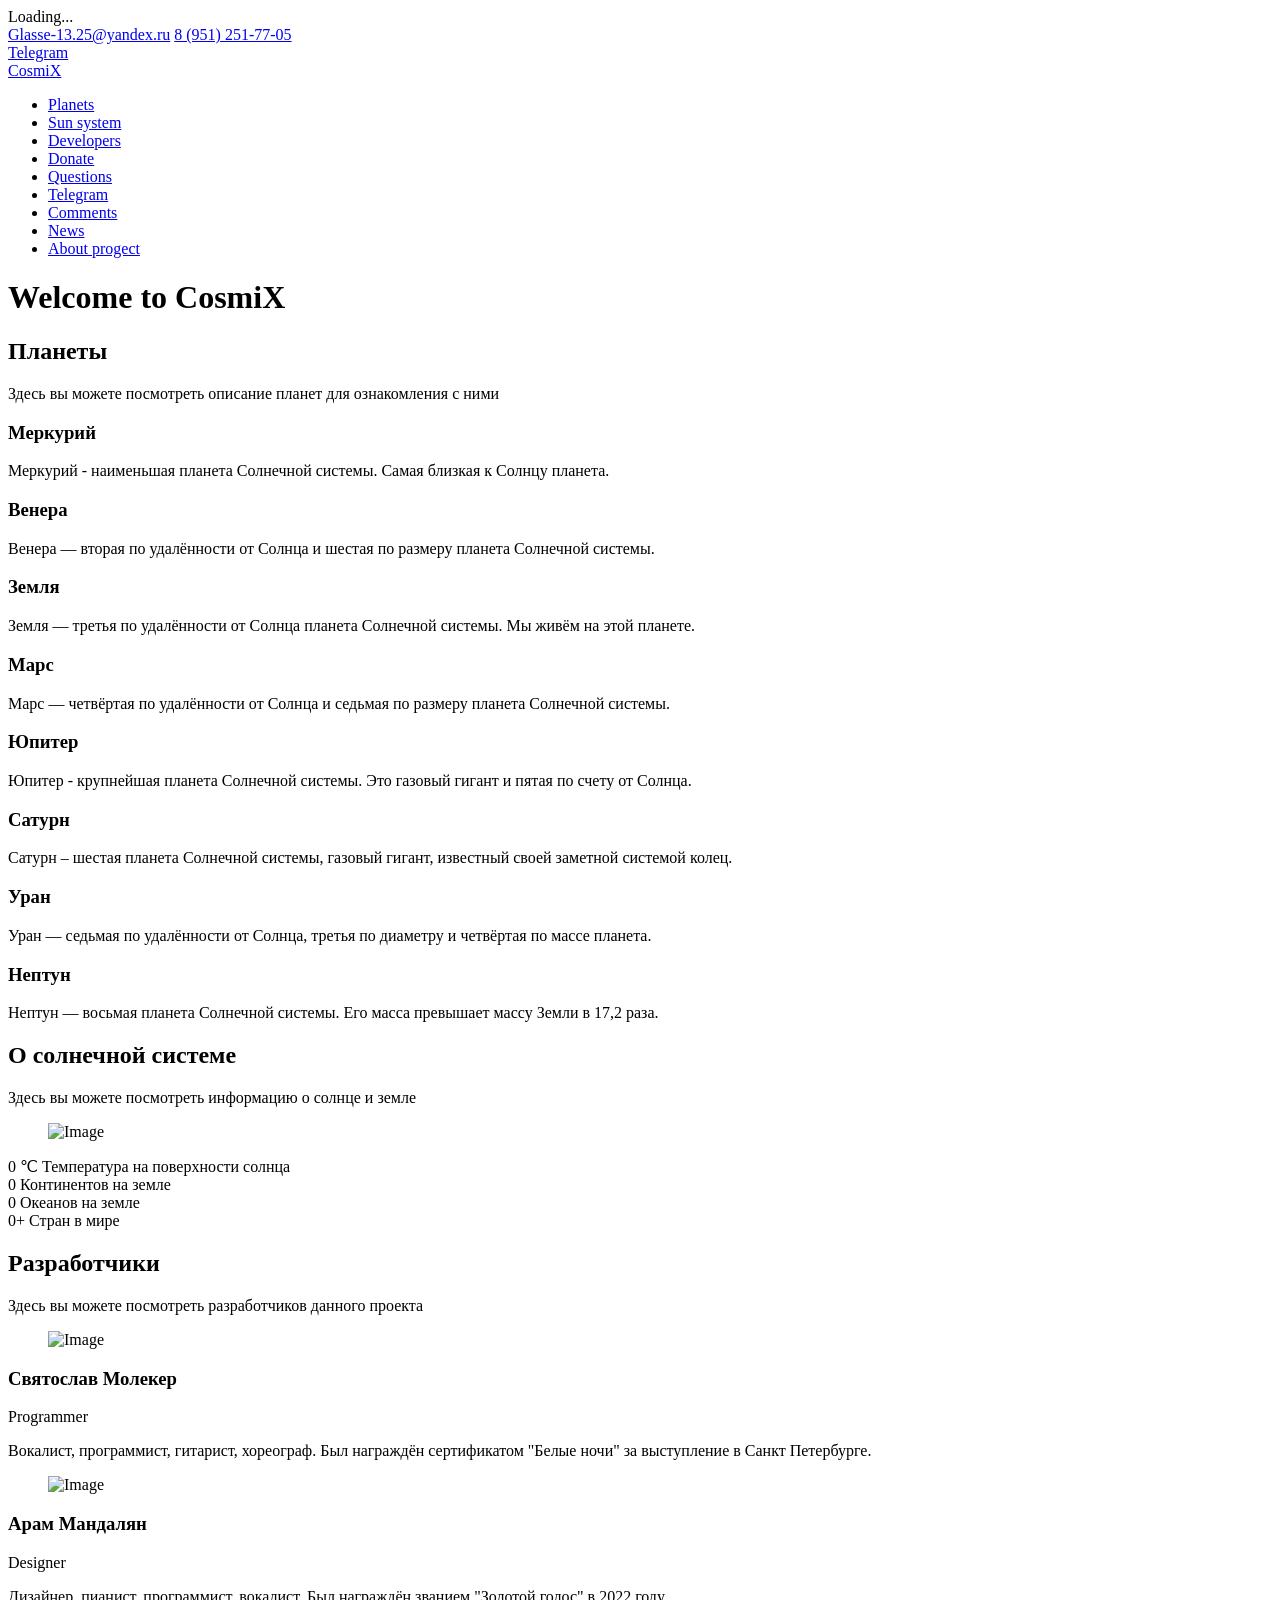
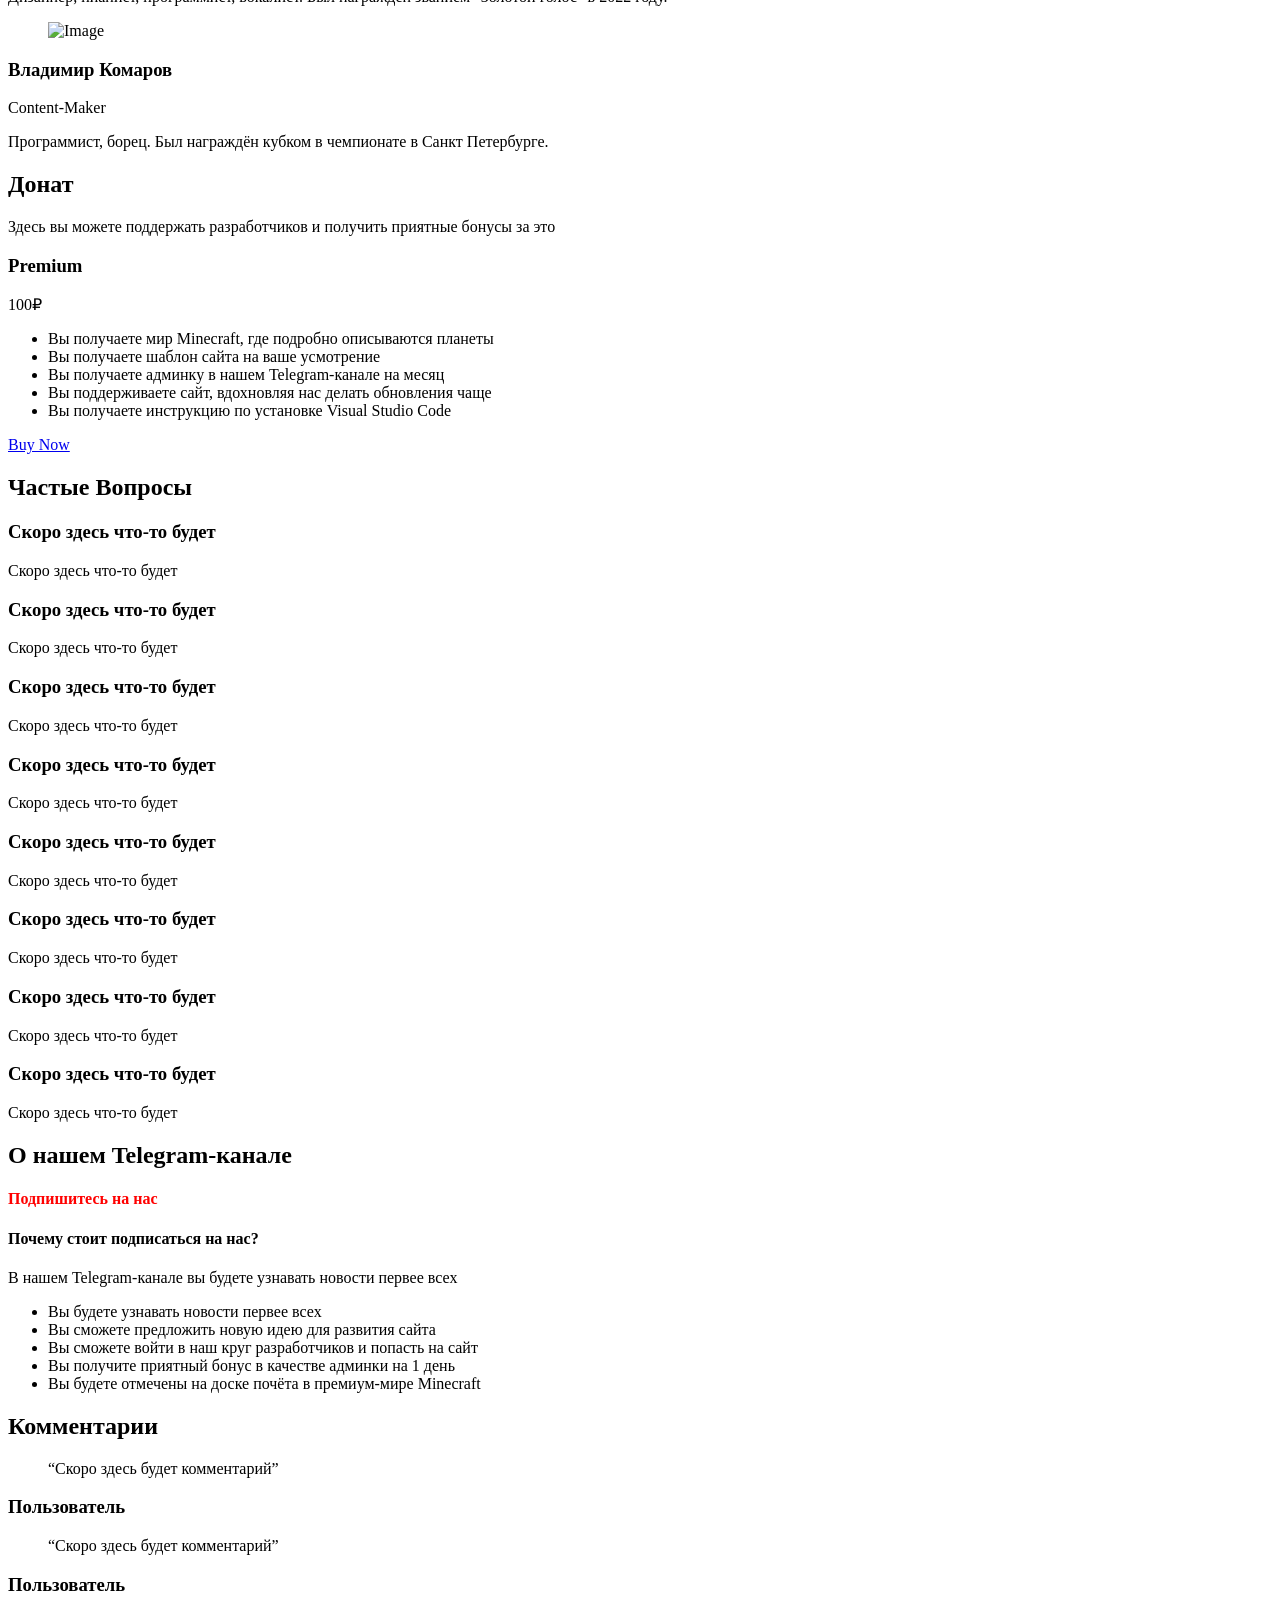
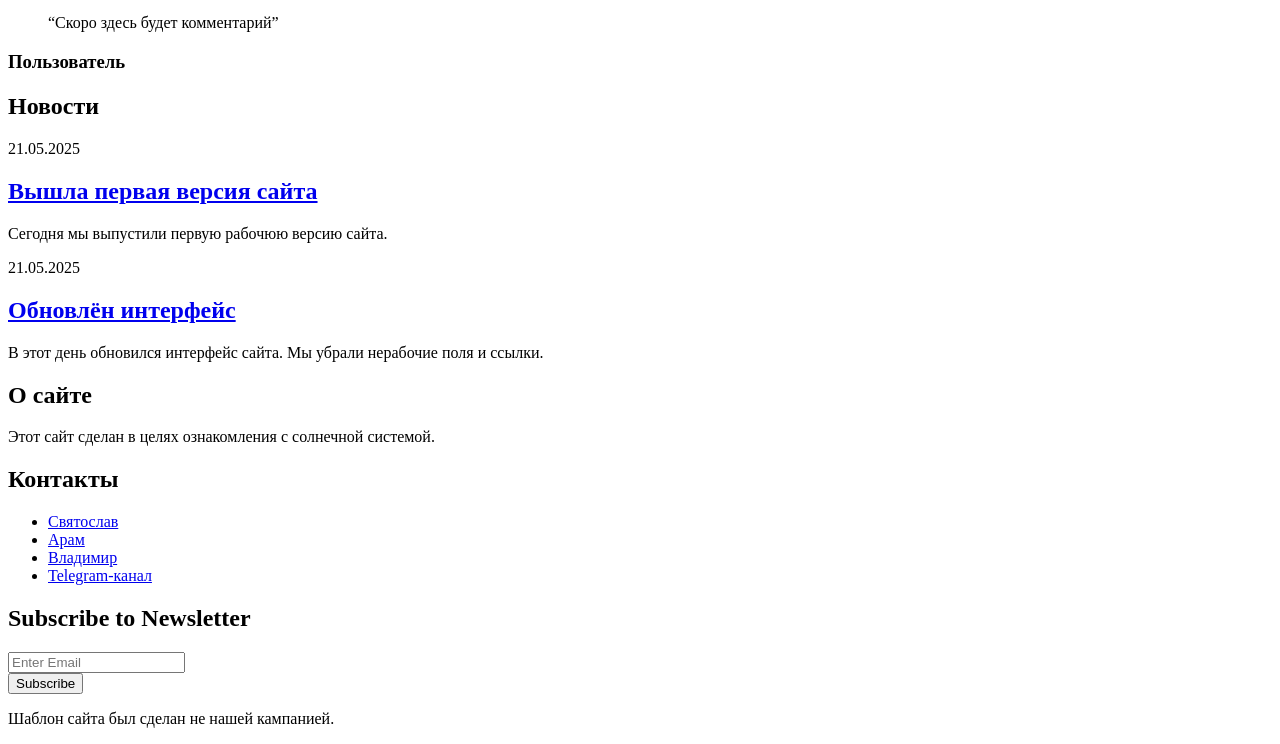
==== index.html @ 46d0bc7a "Add files via upload" ====
<!doctype html>
<html lang="en">

  <head>
    <title>CosmiX &mdash; Сайт про космос</title>
    <meta charset="utf-8">
    <meta name="viewport" content="width=device-width, initial-scale=1, shrink-to-fit=no">
    
    <link href="https://fonts.googleapis.com/css?family=Rubik:300,400,700|Oswald:400,700" rel="stylesheet">

    <link rel="stylesheet" href="fonts/icomoon/style.css">

    <link rel="stylesheet" href="css/bootstrap.min.css">
    <link rel="stylesheet" href="css/jquery.fancybox.min.css">
    <link rel="stylesheet" href="css/owl.carousel.min.css">
    <link rel="stylesheet" href="css/owl.theme.default.min.css">
    <link rel="stylesheet" href="fonts/flaticon/font/flaticon.css">
    <link rel="stylesheet" href="css/aos.css">
    <link rel="stylesheet" href="css/start.css">

    <!-- MAIN CSS -->
    <link rel="stylesheet" href="css/style.css">

  </head>

  <body data-spy="scroll" data-target=".site-navbar-target" data-offset="300">

    <div id="overlayer"></div>
    <div class="loader">
      <div class="spinner-border text-primary" role="status">
        <span class="sr-only">Loading...</span>
      </div>
    </div>

    <div class="site-wrap" id="home-section">

      <div class="site-mobile-menu site-navbar-target">
        <div class="site-mobile-menu-header" >
          <div class="site-mobile-menu-close mt-3">
            <span class="icon-close2 js-menu-toggle"></span>
          </div>
        </div>
        <div class="site-mobile-menu-body"></div>
      </div>


      <div class="top-bar">
        <div class="container">
          <div class="row">
            <div class="col-12">
              <a href="#" class=""><span class="mr-2  icon-envelope-open-o"></span> <span class="d-none d-md-inline-block">Glasse-13.25@yandex.ru</span></a>
              <span class="mx-md-2 d-inline-block"></span>
              <a href="#" class=""><span class="mr-2  icon-phone"></span> <span class="d-none d-md-inline-block">8 (951) 251-77-05</span></a>


              <div class="float-right">

                <a href="https://t.me/Glasse1325" class=""><span class="mr-2  icon-telegram"></span> <span class="d-none d-md-inline-block">Telegram</span></a>

              </div>

            </div>

          </div>

        </div>
      </div>

      <header class="site-navbar js-sticky-header site-navbar-target" role="banner">

        <div class="container">
          <div class="row align-items-center position-relative">


            <div class="site-logo">
              <a href="index.html" class="text-black"><span class="text-primary">CosmiX</a>
            </div>

            <div class="col-12">
              <nav class="site-navigation text-right ml-auto " role="navigation">

                <ul class="site-menu main-menu js-clone-nav ml-auto d-none d-lg-block">
                  <li><a href="#services-section" class="nav-link">Planets</a></li>


                    <li><a href="#about-section" class="nav-link">Sun system</a></li>

                      <li><a href="#team-section" class="nav-link">Developers</a></li>
                      <li><a href="#pricing-section" class="nav-link">Donate</a></li>
                      <li><a href="#faq-section" class="nav-link">Questions</a></li>


                  <li><a href="#why-us-section" class="nav-link">Telegram</a></li>

                  <li><a href="#testimonials-section" class="nav-link">Comments</a></li>
                  <li><a href="#blog-section" class="nav-link">News</a></li>
                  <li><a href="about_progect.html">About progect</a></li>
                </ul>
              </nav>

            </div>

            <div class="toggle-button d-inline-block d-lg-none"><a href="#" class="site-menu-toggle py-5 js-menu-toggle text-black"><span class="icon-menu h3"></span></a></div>

          </div>
        </div>

      </header>

      <div class="ftco-blocks-cover-1">
        <div class="ftco-cover-1 overlay" style="background-image: url('Cargo)">
          <div class="container">
            <div class="row align-items-center">
              <div class="col-lg-6">
                <h1>Welcome to CosmiX</h1>
                </form>
              </div>
            </div>
          </div>
        </div>
        </div>

      </div>

      <div class="site-section bg-light" id="services-section">
        <div class="container">
          <div class="row mb-5 justify-content-center">
            <div class="col-md-7 text-center">
              <div class="block-heading-1">
                <h2>Планеты</h2>
                <p>Здесь вы можете посмотреть описание планет для ознакомления с ними</p>
              </div>
            </div>
          </div>
          <div class="owl-carousel owl-all">
            <div class="block__35630">
              <div class="icon mb-0">
              </div>
              <h3 class="mb-3">Меркурий</h3>
              <p>Меркурий - наименьшая планета Солнечной системы. Самая близкая к Солнцу планета.</p>
            </div>

            <div class="block__35630">
              <div class="icon mb-0">
              </div>
              <h3 class="mb-3">Венера</h3>
              <p>Венера — вторая по удалённости от Солнца и шестая по размеру планета Солнечной системы.</p>
            </div>

            <div class="block__35630">
              <div class="icon mb-0">
              </div>
              <h3 class="mb-3">Земля</h3>
              <p>Земля — третья по удалённости от Солнца планета Солнечной системы. Мы живём на этой планете.</p>
            </div>

            <div class="block__35630">
              <div class="icon mb-0">
              </div>
              <h3 class="mb-3">Марс</h3>
              <p>Марс — четвёртая по удалённости от Солнца и седьмая по размеру планета Солнечной системы.</p>
            </div>

            <div class="block__35630">
              <div class="icon mb-0">
              </div>
              <h3 class="mb-3">Юпитер</h3>
              <p>Юпитер - крупнейшая планета Солнечной системы. Это газовый гигант и пятая по счету от Солнца.</p>
            </div>

            <div class="block__35630">
              <div class="icon mb-0">
              </div>
              <h3 class="mb-3">Сатурн</h3>
              <p>Сатурн – шестая планета Солнечной системы, газовый гигант, известный своей заметной системой колец.</p>
            </div>

            <div class="block__35630">
              <div class="icon mb-0">
              </div>
              <h3 class="mb-3">Уран</h3>
              <p>Уран —  седьмая по удалённости от Солнца, третья по диаметру и четвёртая по массе планета.</p>
            </div>

            <div></div>

            <div class="block__35630">
              <div class="icon mb-0">
              </div>
              <h3 class="mb-3">Нептун</h3>
              <p>Нептун — восьмая планета Солнечной системы. Его масса превышает массу Земли в 17,2 раза.</p>
            </div>

          </div>
        </div>
      </div>




      <div class="site-section" id="about-section">

        <div class="container">
          <div class="row mb-5 justify-content-center">
            <div class="col-md-7 text-center">
              <div class="block-heading-1" data-aos="fade-up" data-aos-delay="">
                <h2>О солнечной системе</h2>
                <p>Здесь вы можете посмотреть информацию о солнце и земле</p>
              </div>
            </div>
          </div>
        </div>

      </div>



      <div class="site-section bg-light" id="about-section">
        <div class="container">
          <div class="row justify-content-center mb-4 block-img-video-1-wrap">
            <div class="col-md-12 mb-5">
              <figure class="block-img-video-1" data-aos="fade">
                <img src="images/Video.jpg" alt="Image" class="img-fluid">
              </a>
              </figure>
            </div>
          </div>
          <div class="row">
            <div class="col-12">
              <div class="row">
                <div class="col-6 col-md-6 mb-4 col-lg-0 col-lg-3" data-aos="fade-up" data-aos-delay="">
                  <div class="block-counter-1">
                    <span class="number"><span data-number="5500">0</span> ℃</span>
                    <span class="caption">Температура на поверхности солнца</span>
                  </div>
                </div>
                <div class="col-6 col-md-6 mb-4 col-lg-0 col-lg-3" data-aos="fade-up" data-aos-delay="100">
                  <div class="block-counter-1">
                    <span class="number"><span data-number="6">0</span></span>
                    <span class="caption">Континентов на земле</span>
                  </div>
                </div>
                <div class="col-6 col-md-6 mb-4 col-lg-0 col-lg-3" data-aos="fade-up" data-aos-delay="200">
                  <div class="block-counter-1">
                    <span class="number"><span data-number="5">0</span></span>
                    <span class="caption">Океанов на земле</span>
                  </div>
                </div>
                <div class="col-6 col-md-6 mb-4 col-lg-0 col-lg-3" data-aos="fade-up" data-aos-delay="300">
                  <div class="block-counter-1">
                    <span class="number"><span data-number="195">0</span>+</span>
                    <span class="caption">Стран в мире</span>
                  </div>
                </div>
              </div>
            </div>
          </div>
        </div>
      </div>

      <div class="site-section" id="team-section">
        <div class="container">
          <div class="row mb-5 justify-content-center">
            <div class="col-md-7 text-center">
              <div class="block-heading-1" data-aos="fade-up" data-aos-delay="">
                <h2>Разработчики</h2>
                <p>Здесь вы можете посмотреть разработчиков данного проекта</p>
              </div>
            </div>
          </div>

          <div class="owl-carousel owl-all">
            <div class="block-team-member-1 text-center rounded h-100">
              <figure>
                <img src="images/Svyatoslav.jpg" alt="Image" class="img-fluid rounded-circle">
              </figure>
              <h3 class="font-size-20 text-black">Святослав Молекер</h3>
              <span class="d-block font-gray-5 letter-spacing-1 text-uppercase font-size-12 mb-3">Programmer</span>
              <p class="mb-4">Вокалист, программист, гитарист, хореограф. Был награждён сертификатом "Белые ночи" за выступление в Санкт Петербурге.</p>
              <div class="block-social-1">

                <a href="https://t.me/Glasse1325" target="_blank" class="btn border-w-2 rounded primary-primary-outline--hover"><span class="icon-telegram"></span></a>

              </div>
            </div>

            <div class="block-team-member-1 text-center rounded h-100">
              <figure>
                <img src="images/Aram.jpg" alt="Image" class="img-fluid rounded-circle">
              </figure>
              <h3 class="font-size-20 text-black">Арам Мандалян</h3>
              <span class="d-block font-gray-5 letter-spacing-1 text-uppercase font-size-12 mb-3">Designer</span>
              <p class="mb-4">Дизайнер, пианист, программист, вокалист. Был награждён званием "Золотой голос" в 2022 году.</p>
              <div class="block-social-1">

                <a href="https://t.me/@anna007555" target="_blank" class="btn border-w-2 rounded primary-primary-outline--hover"><span class="icon-telegram"></span></a>

              </div>
            </div>

            <div class="block-team-member-1 text-center rounded h-100">
              <figure>
                <img src="images/Vladimir.jpg" alt="Image" class="img-fluid rounded-circle">
              </figure>
              <h3 class="font-size-20 text-black">Владимир Комаров</h3>
              <span class="d-block font-gray-5 letter-spacing-1 text-uppercase font-size-12 mb-3">Content-Maker</span>
              <p class="mb-4">Программист, борец. Был награждён кубком в чемпионате в Санкт Петербурге.</p>
              <div class="block-social-1">

                <a href="https://t.me/Komar12355" target="_blank" class="btn border-w-2 rounded primary-primary-outline--hover"><span class="icon-telegram"></span></a>

              </div>
            </div>
          </div>



        </div>
      </div>




      <div class="site-section bg-light" id="pricing-section">
        <div class="container">
          <div class="row mb-5 justify-content-center text-center">
            <div class="col-md-7">
              <div class="block-heading-1" data-aos="fade-up" data-aos-delay="">
                <h2>Донат</h2>
                <p>Здесь вы можете поддержать разработчиков и получить приятные бонусы за это</p>
              </div>
            </div>
          </div>
          <div class="row mb-5">
            <div class="col-md-6 mb-4 mb-lg-0 col-lg-4" data-aos="fade-up">
            </div>

            <div class="col-md-6 mb-4 mb-lg-0 col-lg-4" data-aos="fade-up" data-aos-delay="100">
              <div class="pricing">
                <h3 class="text-center text-black">Premium</h3>
                <div class="price text-center mb-4 ">
                  <span><span>100₽</span></span>
                </div>
                <ul class="list-unstyled ul-check success mb-5">

                  <li>Вы получаете мир Minecraft, где подробно описываются планеты</li>
                  <li>Вы получаете шаблон сайта на ваше усмотрение</li>
                  <li>Вы получаете админку в нашем Telegram-канале на месяц</li>
                  <li>Вы поддерживаете сайт, вдохновляя нас делать обновления чаще</li>
                  <li class="remove">Вы получаете инструкцию по установке Visual Studio Code</li>
                </ul>
                <p class="text-center">
                  <a href="#" class="btn btn-primary btn-md text-white">Buy Now</a>
                </p>
              </div>
            </div>

            <div class="col-md-6 mb-4 mb-lg-0 col-lg-4" data-aos="fade-up" data-aos-delay="200">
              </div>
            </div>
          </div>


        </div>
      </div>


      <div class="site-section" id="faq-section">
        <div class="container">
          <div class="row mb-5">
            <div class="block-heading-1 col-12 text-center">
              <h2>Частые Вопросы</h2>
            </div>
          </div>
          <div class="row">
            <div class="col-lg-6">

              <div class="mb-5" data-aos="fade-up" data-aos-delay="100">
                <h3 class="text-black h4 mb-4"><span class="icon-question_answer text-primary mr-2"></span>Скоро здесь что-то будет</h3>
                <p>Скоро здесь что-то будет</p>
              </div>

              <div class="mb-5" data-aos="fade-up" data-aos-delay="100">
                <h3 class="text-black h4 mb-4"><span class="icon-question_answer text-primary mr-2"></span>Скоро здесь что-то будет</h3>
                <p>Скоро здесь что-то будет</p>
              </div>

              <div class="mb-5" data-aos="fade-up" data-aos-delay="100">
                <h3 class="text-black h4 mb-4"><span class="icon-question_answer text-primary mr-2"></span>Скоро здесь что-то будет</h3>
                <p>Скоро здесь что-то будет</p>
              </div>

              <div class="mb-5" data-aos="fade-up" data-aos-delay="100">
                <h3 class="text-black h4 mb-4"><span class="icon-question_answer text-primary mr-2"></span>Скоро здесь что-то будет</h3>
                <p>Скоро здесь что-то будет</p>
              </div>
            </div>
            <div class="col-lg-6">

              <div class="mb-5" data-aos="fade-up" data-aos-delay="100">
                <h3 class="text-black h4 mb-4"><span class="icon-question_answer text-primary mr-2"></span>Скоро здесь что-то будет</h3>
                <p>Скоро здесь что-то будет</p>
              </div>

              <div class="mb-5" data-aos="fade-up" data-aos-delay="100">
                <h3 class="text-black h4 mb-4"><span class="icon-question_answer text-primary mr-2"></span>Скоро здесь что-то будет</h3>
                <p>Скоро здесь что-то будет</p>
              </div>

              <div class="mb-5" data-aos="fade-up" data-aos-delay="100">
                <h3 class="text-black h4 mb-4"><span class="icon-question_answer text-primary mr-2"></span>Скоро здесь что-то будет</h3>
                <p>Скоро здесь что-то будет</p>
              </div>

              <div class="mb-5" data-aos="fade-up" data-aos-delay="100">
                <h3 class="text-black h4 mb-4"><span class="icon-question_answer text-primary mr-2"></span>Скоро здесь что-то будет</h3>
                <p>Скоро здесь что-то будет</p>
              </div>
            </div>
          </div>
        </div>
      </div>

      <div class="block__73694 site-section border-top" id="why-us-section">
        <div class="container">
          <div class="row d-flex no-gutters align-items-stretch">

            <div class="col-12 col-lg-6 block__73422 order-lg-2" style="background-image: url('images/Telegram.jpg')" data-aos="fade-left" data-aos-delay="">
            </div>



            <div class="col-lg-5 mr-auto p-lg-5 mt-4 mt-lg-0 order-lg-1" data-aos="fade-right" data-aos-delay="">
              <h2 class="mb-4 text-black">О нашем Telegram-канале</h2>
              <h4 class="text-primary-red" style="color: red;">Подпишитесь на нас</h4>
              <h4 style="color: black;">Почему стоит подписаться на нас?</h4>
              <p>В нашем Telegram-канале вы будете узнавать новости первее всех</p>

              <ul class="ul-check primary list-unstyled mt-5">
                <li>Вы будете узнавать новости первее всех</li>
                <li>Вы сможете предложить новую идею для развития сайта</li>
                <li>Вы сможете войти в наш круг разработчиков и попасть на сайт</li>
                <li>Вы получите приятный бонус в качестве админки на 1 день</li>
                <li>Вы будете отмечены на доске почёта в премиум-мире Minecraft</li>
              </ul>

            </div>

          </div>
        </div>
      </div>


      <div class="site-section bg-light block-13" id="testimonials-section" data-aos="fade">
        <div class="container">

          <div class="text-center mb-5">
            <div class="block-heading-1">
              <h2>Комментарии</h2>
            </div>
          </div>

          <div class="owl-carousel nonloop-block-13">
            <div>
              <div class="block-testimony-1 text-center">

                <blockquote class="mb-4">
                  <p>&ldquo;Скоро здесь будет комментарий&rdquo;</p>
                </blockquote>

                <figure>
                </figure>
                <h3 class="font-size-20 text-black">Пользователь</h3>
              </div>
            </div>

            <div>
              <div class="block-testimony-1 text-center">

                <blockquote class="mb-4">
                  <p>&ldquo;Скоро здесь будет комментарий&rdquo;</p>
                </blockquote>

                <figure>
                </figure>
                <h3 class="font-size-20 text-black">Пользователь</h3>
              </div>
            </div>

            <div>
              <div class="block-testimony-1 text-center">

                <blockquote class="mb-4">
                  <p>&ldquo;Скоро здесь будет комментарий&rdquo;</p>
                </blockquote>

                <figure>
                </figure>
                <h3 class="font-size-20 text-black">Пользователь</h3>
              </div>
            </div>



          </div>

        </div>
      </div>

      <div class="site-section py-5" id="blog-section">
        <div class="container">
          <div class="row justify-content-center text-center mb-5">
            <div class="col-lg-4 mb-5 mb-lg-0">
              <div class="block-heading-1" data-aos="fade-right" data-aos-delay="">
                <h2>Новости</h2>
              </div>
            </div>
          </div>
          <div class="row">
            <div class="col-lg-6">
              <div class="mb-5 d-flex blog-entry" data-aos="fade-right" data-aos-delay="">
                <div class="blog-excerpt">
                  <span class="d-block text-muted">21.05.2025</span>
                  <h2 class="h4  mb-3"><a href="single.html">Вышла первая версия сайта</a></h2>

                  <p>Сегодня мы выпустили первую рабочюю версию сайта.</p>
                </div>
              </div>
            </div>

            <div class="col-lg-6">
              <div class="mb-5 d-flex blog-entry" data-aos="fade-right" data-aos-delay="">
                <div class="blog-excerpt">
                  <span class="d-block text-muted">21.05.2025</span>
                  <h2 class="h4  mb-3"><a href="single.html">Обновлён интерфейс</a></h2>

                  <p>В этот день обновился интерфейс сайта. Мы убрали нерабочие поля и ссылки.</p>
                </div>
              </div>
            </div>

          </div>
        </div>
      </div>
    </div>


    <footer class="site-footer">
      <div class="container">
        <div class="row">
          <div class="col-md-6">
            <div class="row">
              <div class="col-md-7">
                <h2 class="footer-heading mb-4">О сайте</h2>
                <p>Этот сайт сделан в целях ознакомления с солнечной системой.</p>
              </div>
              <div class="col-md-4 ml-auto">
                <h2 class="footer-heading mb-4">Контакты</h2>
                <ul class="list-unstyled">
                  <li><a href="https://t.me/Glasse1325" target="_blank">Святослав</a></li>
                  <li><a href="https://t.me/anna007555" target="_blank">Арам</a></li>
                  <li><a href="https://t.me/Komar12355" target="_blank">Владимир</a></li>
                  <li><a href="#" target="_blank">Telegram-канал</a></li>
                </ul>
              </div>

            </div>
          </div>
          <div class="col-md-4 ml-auto">

            <div class="mb-5">
              <h2 class="footer-heading mb-4">Subscribe to Newsletter</h2>
              <form action="#" method="post" class="footer-suscribe-form">
                <div class="input-group mb-3">
                  <input type="text" class="form-control border-secondary text-white bg-transparent" placeholder="Enter Email" aria-label="Enter Email" aria-describedby="button-addon2">
                  <div class="input-group-append">
                    <button class="btn btn-primary text-white" type="button" id="button-addon2">Subscribe</button>
                  </div>
                </div>
            </div>
            </form>
          </div>
        </div>
        <div class="row pt-5 mt-5 text-center">
          <div class="col-md-12">
            <div class="border-top pt-5">
              <p class="copyright">
            <!-- Link back to Colorlib can't be removed. Template is licensed under CC BY 3.0. -->
            Шаблон сайта был сделан не нашей кампанией. <a style="color: white;" target="_blank" href="https://freehtmlthemes.ru/templates/bootstrap">Сайт с шаблонами</a>
            <!-- Link back to Colorlib can't be removed. Template is licensed under CC BY 3.0. -->
            </p>
            </div>
          </div>

        </div>
      </div>
    </footer>

    </div>

    <script src="js/jquery-3.3.1.min.js"></script>
    <script src="js/popper.min.js"></script>
    <script src="js/bootstrap.min.js"></script>
    <script src="js/owl.carousel.min.js"></script>
    <script src="js/jquery.sticky.js"></script>
    <script src="js/jquery.waypoints.min.js"></script>
    <script src="js/jquery.animateNumber.min.js"></script>
    <script src="js/jquery.fancybox.min.js"></script>
    <script src="js/jquery.easing.1.3.js"></script>
    <script src="js/aos.js"></script>

    <script src="js/main.js"></script>


  </body>

</html>
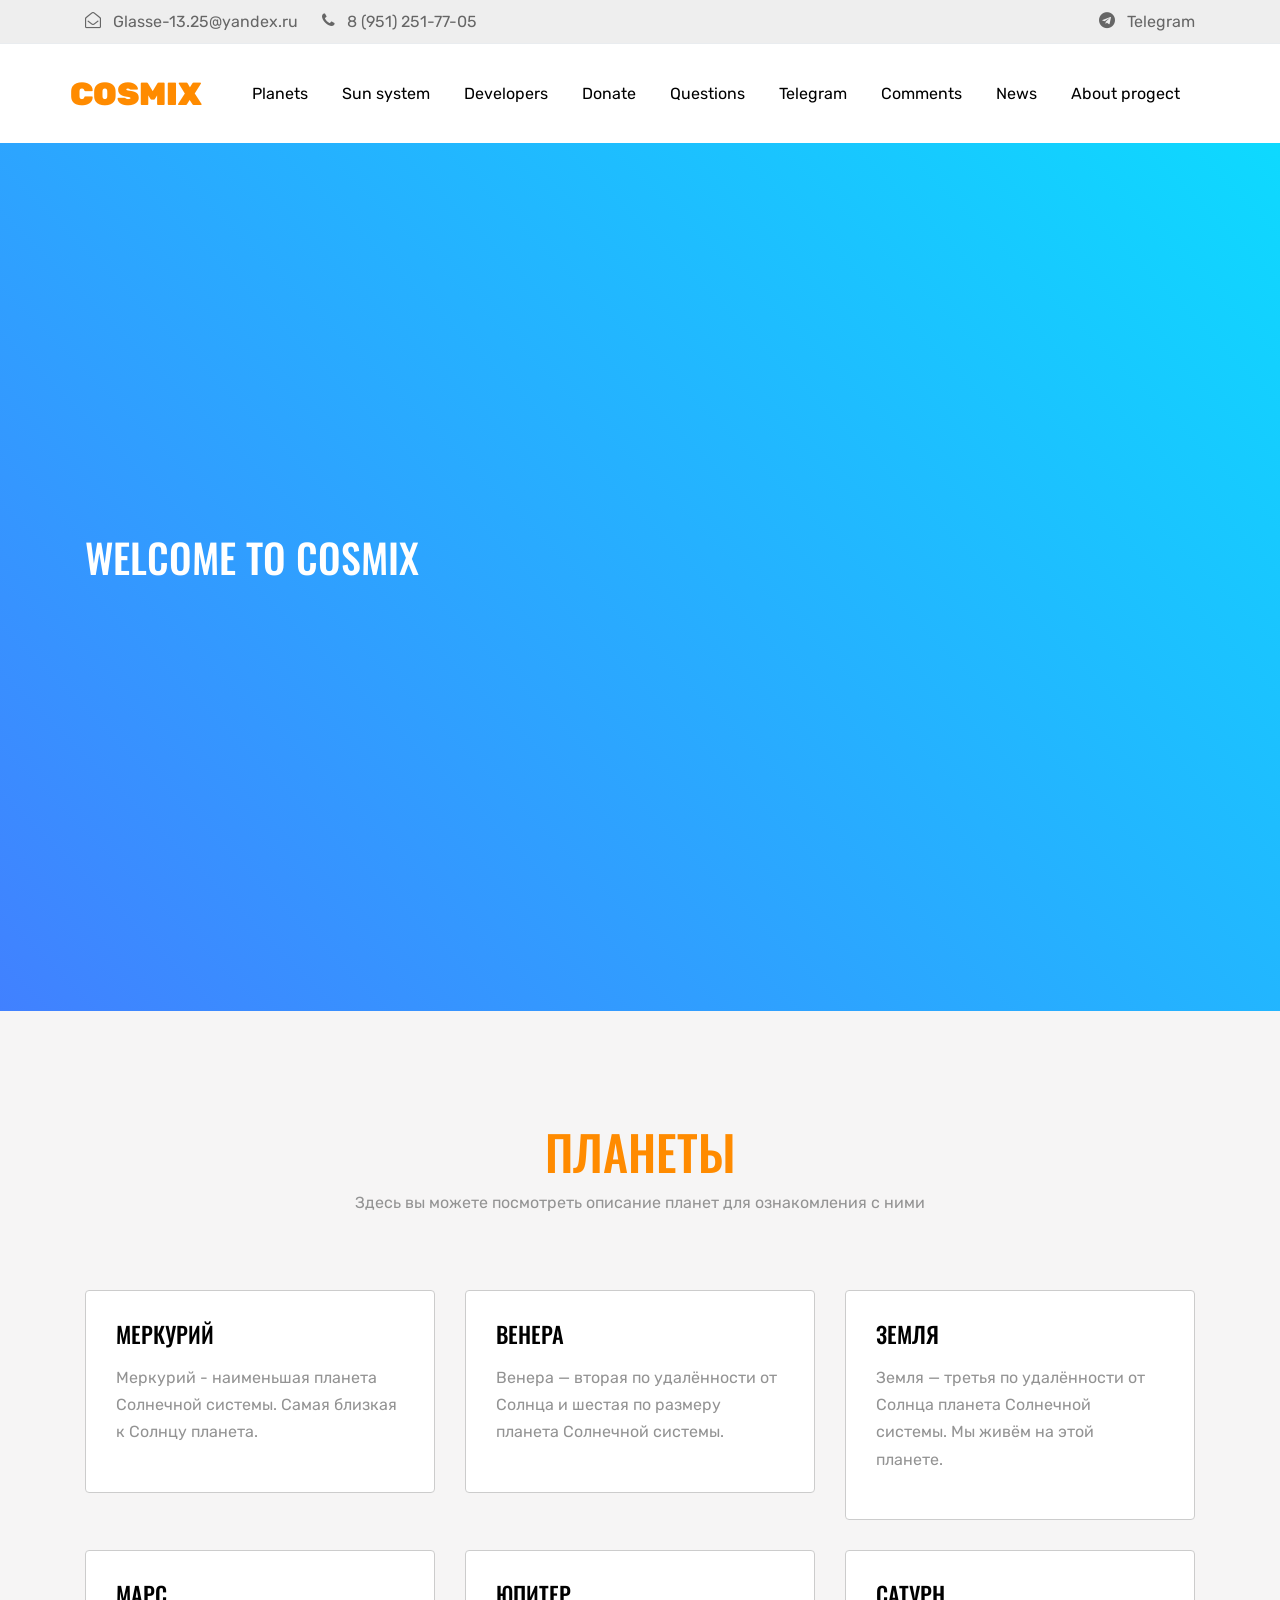
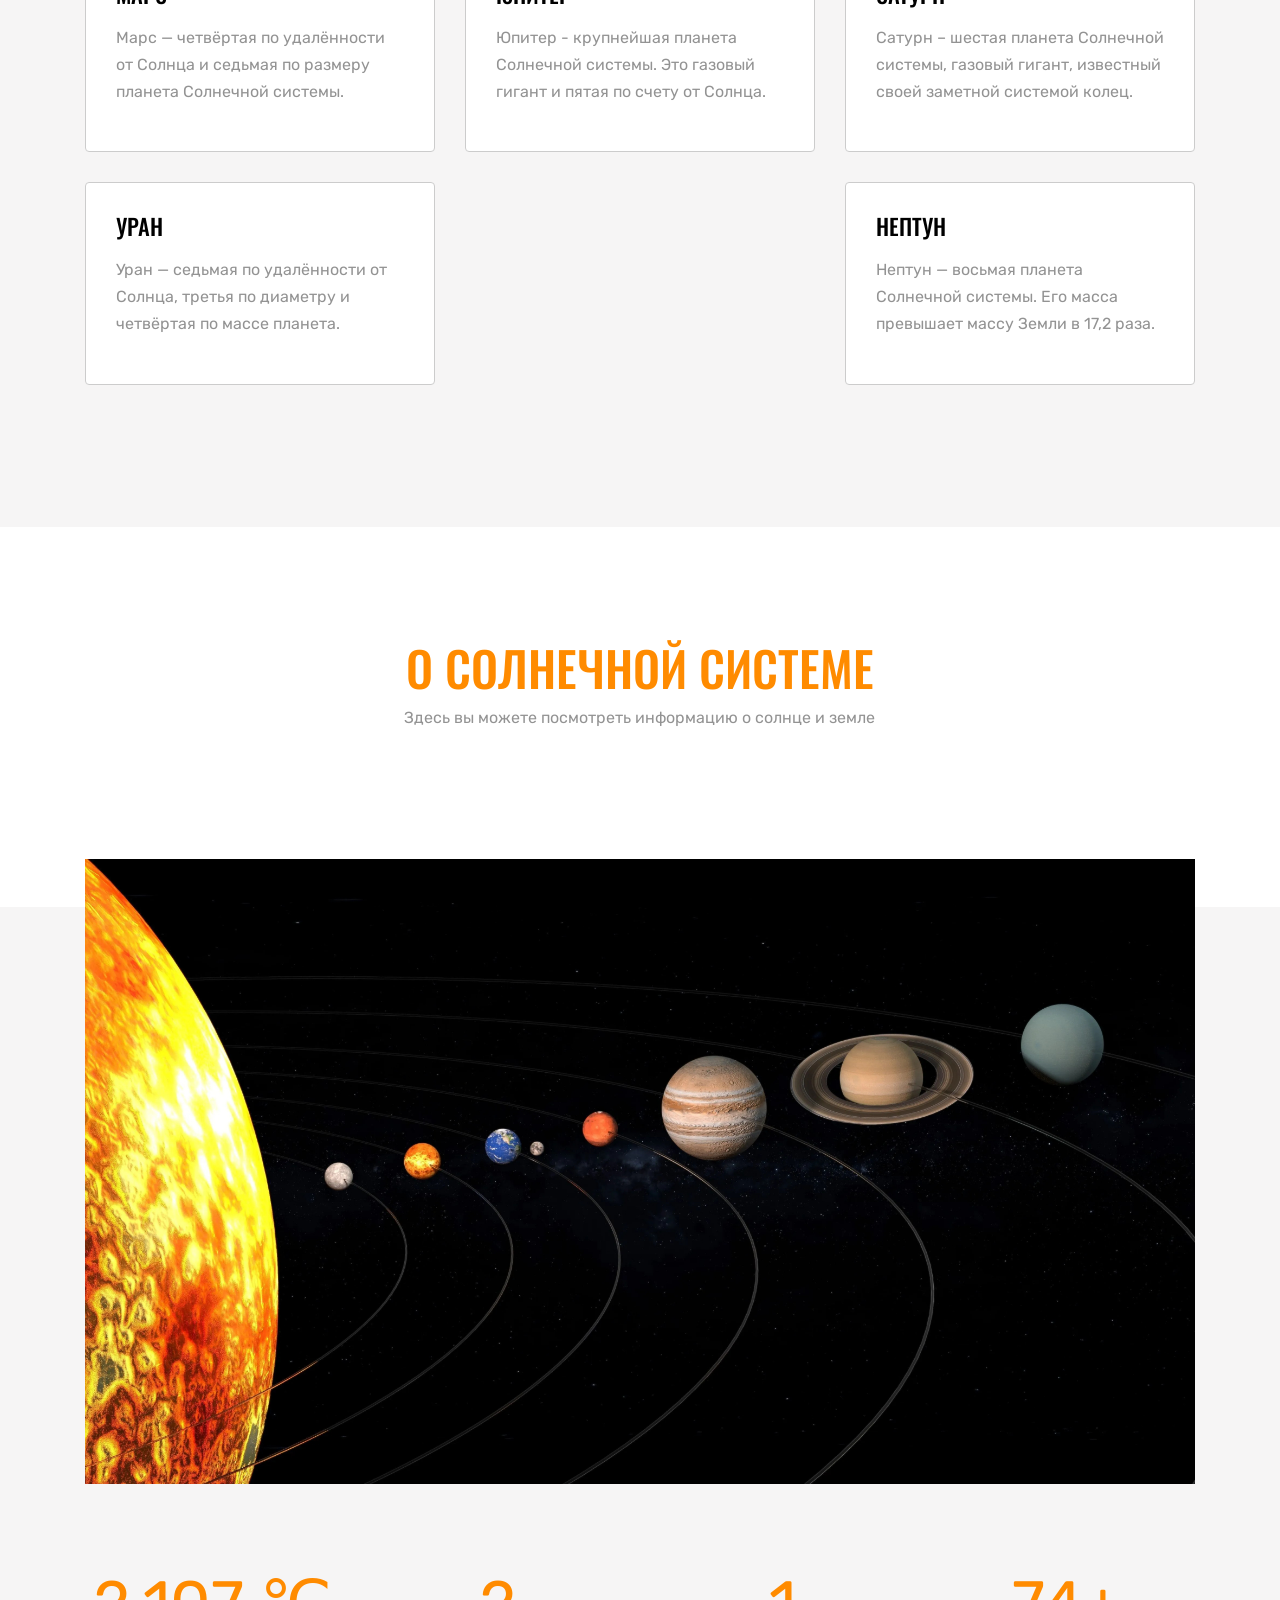
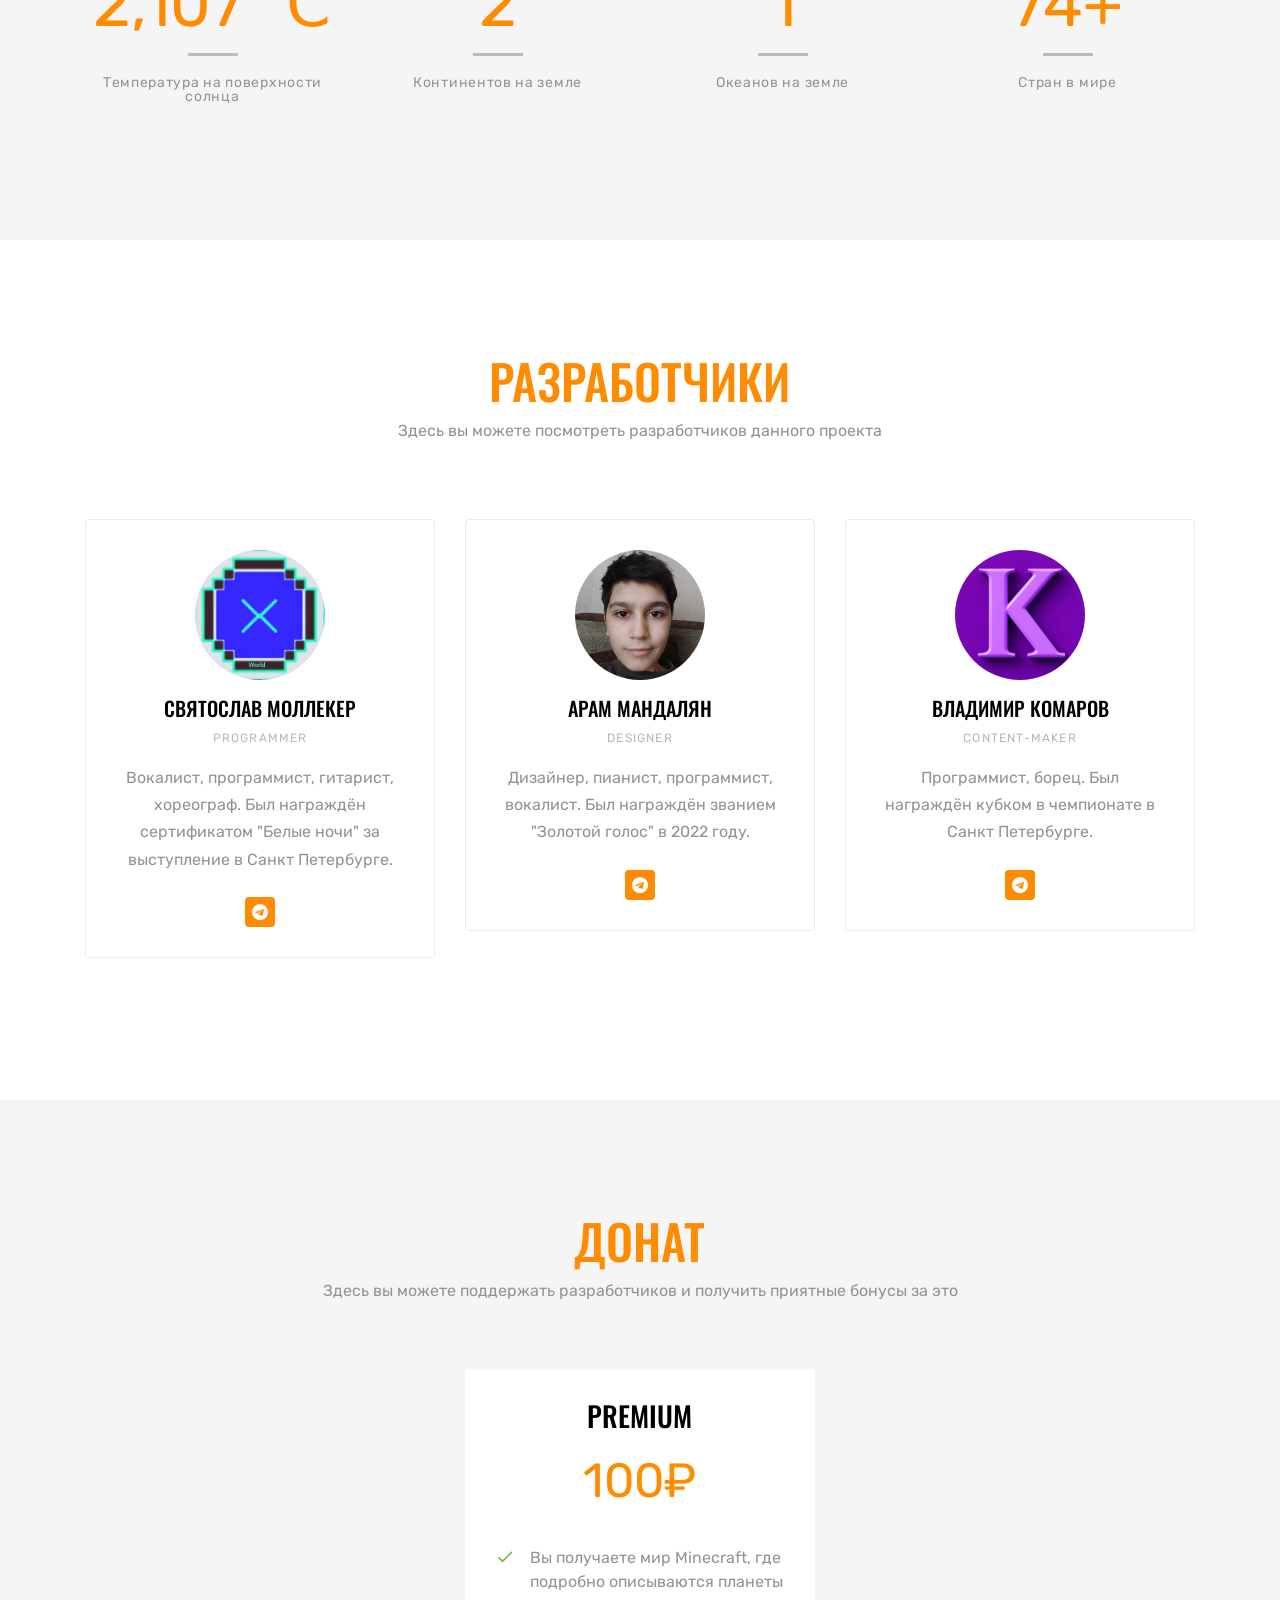
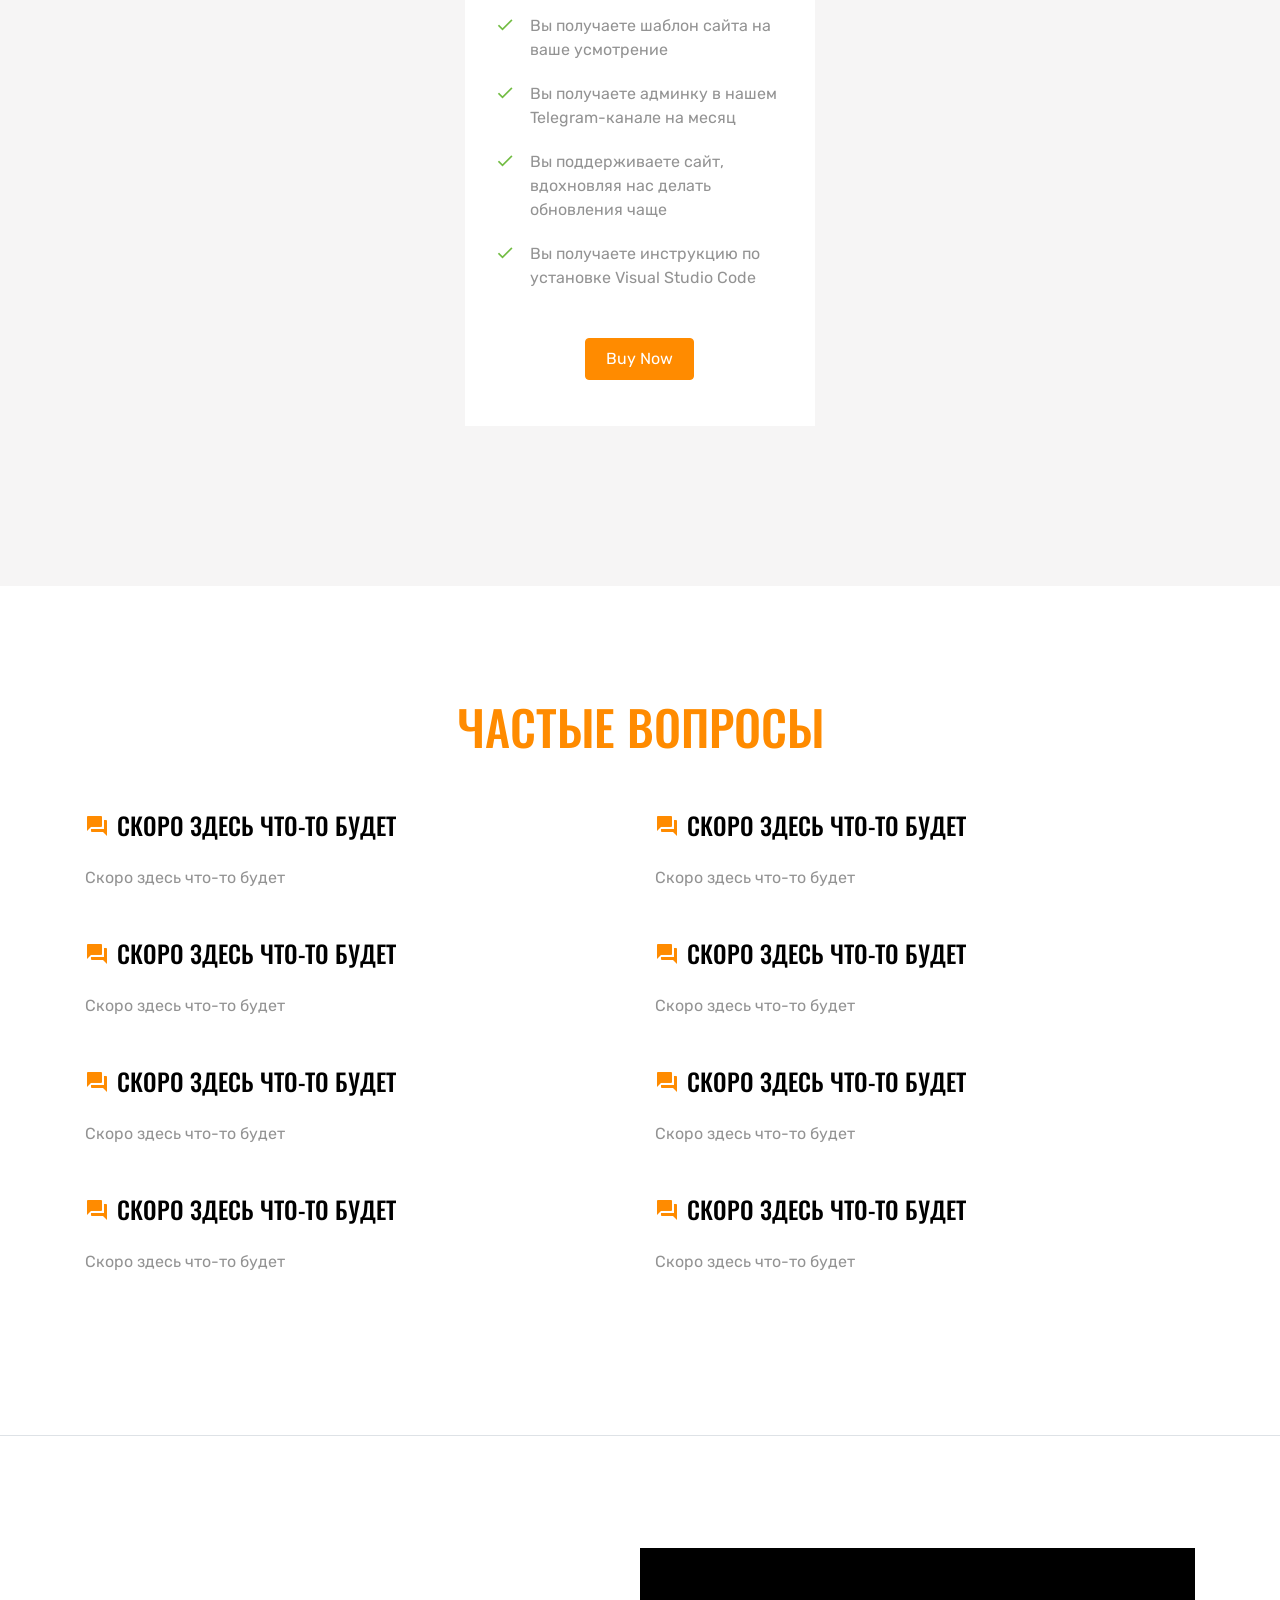
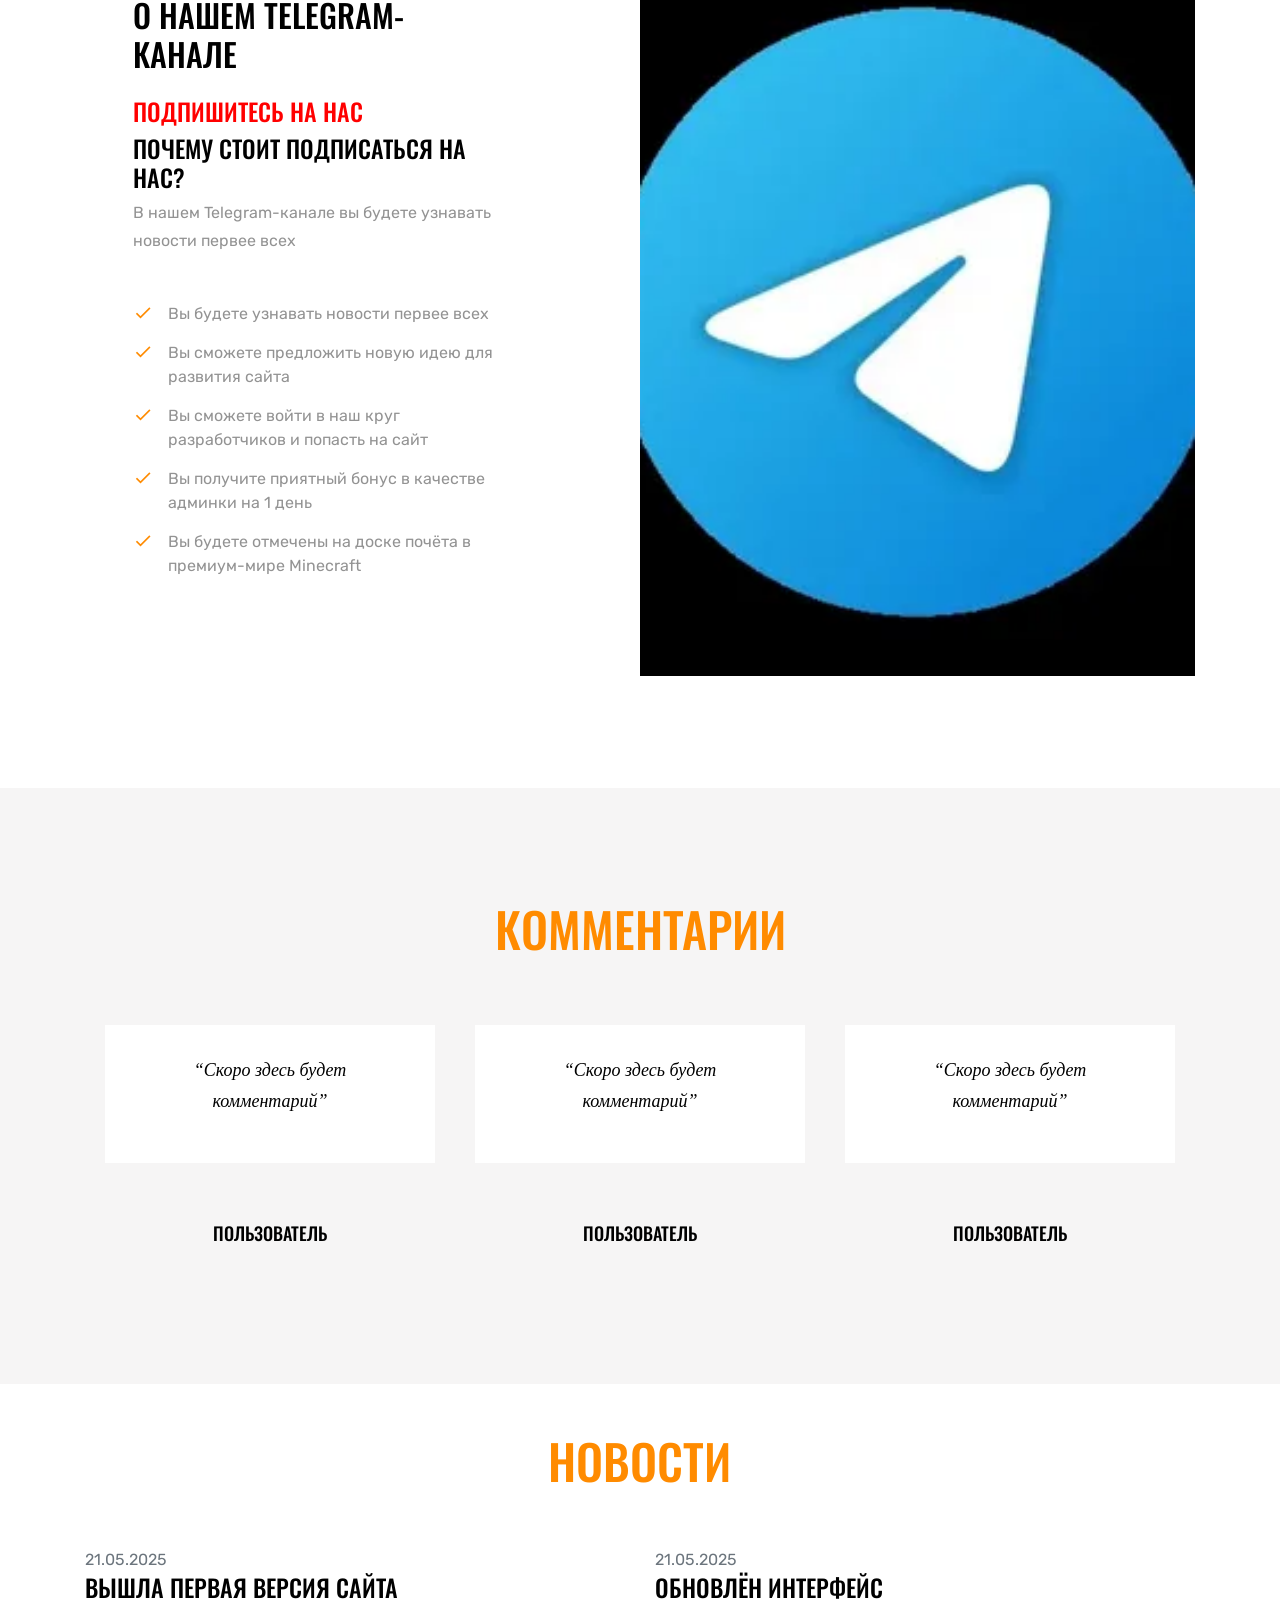
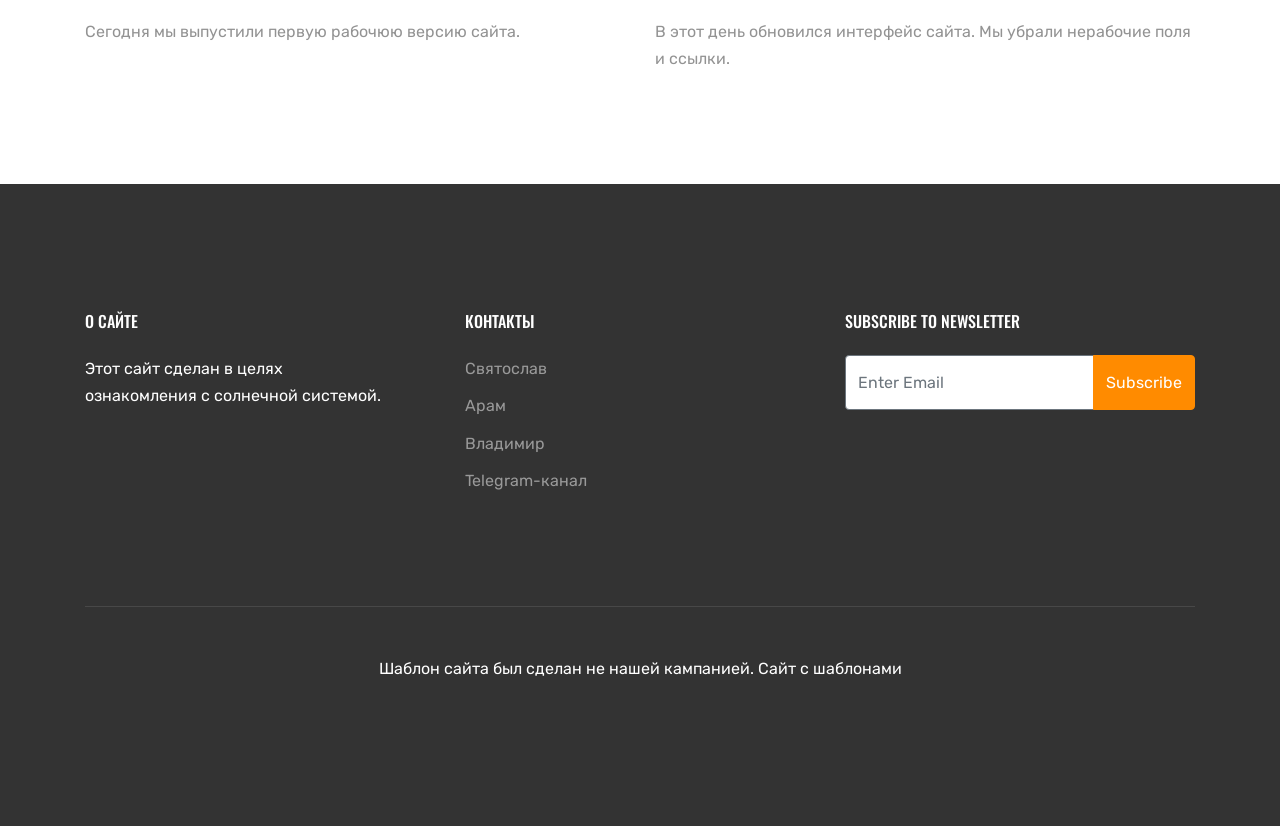
==== commit 1800d440: "Update index.html" ====
--- a/index.html
+++ b/index.html
@@ -274,7 +274,7 @@
               <figure>
                 <img src="images/Svyatoslav.jpg" alt="Image" class="img-fluid rounded-circle">
               </figure>
-              <h3 class="font-size-20 text-black">Святослав Молекер</h3>
+              <h3 class="font-size-20 text-black">Святослав Моллекер</h3>
               <span class="d-block font-gray-5 letter-spacing-1 text-uppercase font-size-12 mb-3">Programmer</span>
               <p class="mb-4">Вокалист, программист, гитарист, хореограф. Был награждён сертификатом "Белые ночи" за выступление в Санкт Петербурге.</p>
               <div class="block-social-1">
--- a/fonts/icomoon/style.css
+++ b/fonts/icomoon/style.css
@@ -0,0 +1,4919 @@
+@font-face {
+  font-family: 'icomoon';
+  src:  url('fonts/icomoon.eot?10si43');
+  src:  url('fonts/icomoon.eot?10si43#iefix') format('embedded-opentype'),
+    url('fonts/icomoon.ttf?10si43') format('truetype'),
+    url('fonts/icomoon.woff?10si43') format('woff'),
+    url('fonts/icomoon.svg?10si43#icomoon') format('svg');
+  font-weight: normal;
+  font-style: normal;
+}
+
+[class^="icon-"], [class*=" icon-"] {
+  /* use !important to prevent issues with browser extensions that change fonts */
+  font-family: 'icomoon' !important;
+  speak: none;
+  font-style: normal;
+  font-weight: normal;
+  font-variant: normal;
+  text-transform: none;
+  line-height: 1;
+
+  /* Better Font Rendering =========== */
+  -webkit-font-smoothing: antialiased;
+  -moz-osx-font-smoothing: grayscale;
+}
+
+.icon-asterisk:before {
+  content: "\f069";
+}
+.icon-plus:before {
+  content: "\f067";
+}
+.icon-question:before {
+  content: "\f128";
+}
+.icon-minus:before {
+  content: "\f068";
+}
+.icon-glass:before {
+  content: "\f000";
+}
+.icon-music:before {
+  content: "\f001";
+}
+.icon-search:before {
+  content: "\f002";
+}
+.icon-envelope-o:before {
+  content: "\f003";
+}
+.icon-heart:before {
+  content: "\f004";
+}
+.icon-star:before {
+  content: "\f005";
+}
+.icon-star-o:before {
+  content: "\f006";
+}
+.icon-user:before {
+  content: "\f007";
+}
+.icon-film:before {
+  content: "\f008";
+}
+.icon-th-large:before {
+  content: "\f009";
+}
+.icon-th:before {
+  content: "\f00a";
+}
+.icon-th-list:before {
+  content: "\f00b";
+}
+.icon-check:before {
+  content: "\f00c";
+}
+.icon-close:before {
+  content: "\f00d";
+}
+.icon-remove:before {
+  content: "\f00d";
+}
+.icon-times:before {
+  content: "\f00d";
+}
+.icon-search-plus:before {
+  content: "\f00e";
+}
+.icon-search-minus:before {
+  content: "\f010";
+}
+.icon-power-off:before {
+  content: "\f011";
+}
+.icon-signal:before {
+  content: "\f012";
+}
+.icon-cog:before {
+  content: "\f013";
+}
+.icon-gear:before {
+  content: "\f013";
+}
+.icon-trash-o:before {
+  content: "\f014";
+}
+.icon-home:before {
+  content: "\f015";
+}
+.icon-file-o:before {
+  content: "\f016";
+}
+.icon-clock-o:before {
+  content: "\f017";
+}
+.icon-road:before {
+  content: "\f018";
+}
+.icon-download:before {
+  content: "\f019";
+}
+.icon-arrow-circle-o-down:before {
+  content: "\f01a";
+}
+.icon-arrow-circle-o-up:before {
+  content: "\f01b";
+}
+.icon-inbox:before {
+  content: "\f01c";
+}
+.icon-play-circle-o:before {
+  content: "\f01d";
+}
+.icon-repeat:before {
+  content: "\f01e";
+}
+.icon-rotate-right:before {
+  content: "\f01e";
+}
+.icon-refresh:before {
+  content: "\f021";
+}
+.icon-list-alt:before {
+  content: "\f022";
+}
+.icon-lock:before {
+  content: "\f023";
+}
+.icon-flag:before {
+  content: "\f024";
+}
+.icon-headphones:before {
+  content: "\f025";
+}
+.icon-volume-off:before {
+  content: "\f026";
+}
+.icon-volume-down:before {
+  content: "\f027";
+}
+.icon-volume-up:before {
+  content: "\f028";
+}
+.icon-qrcode:before {
+  content: "\f029";
+}
+.icon-barcode:before {
+  content: "\f02a";
+}
+.icon-tag:before {
+  content: "\f02b";
+}
+.icon-tags:before {
+  content: "\f02c";
+}
+.icon-book:before {
+  content: "\f02d";
+}
+.icon-bookmark:before {
+  content: "\f02e";
+}
+.icon-print:before {
+  content: "\f02f";
+}
+.icon-camera:before {
+  content: "\f030";
+}
+.icon-font:before {
+  content: "\f031";
+}
+.icon-bold:before {
+  content: "\f032";
+}
+.icon-italic:before {
+  content: "\f033";
+}
+.icon-text-height:before {
+  content: "\f034";
+}
+.icon-text-width:before {
+  content: "\f035";
+}
+.icon-align-left:before {
+  content: "\f036";
+}
+.icon-align-center:before {
+  content: "\f037";
+}
+.icon-align-right:before {
+  content: "\f038";
+}
+.icon-align-justify:before {
+  content: "\f039";
+}
+.icon-list:before {
+  content: "\f03a";
+}
+.icon-dedent:before {
+  content: "\f03b";
+}
+.icon-outdent:before {
+  content: "\f03b";
+}
+.icon-indent:before {
+  content: "\f03c";
+}
+.icon-video-camera:before {
+  content: "\f03d";
+}
+.icon-image:before {
+  content: "\f03e";
+}
+.icon-photo:before {
+  content: "\f03e";
+}
+.icon-picture-o:before {
+  content: "\f03e";
+}
+.icon-pencil:before {
+  content: "\f040";
+}
+.icon-map-marker:before {
+  content: "\f041";
+}
+.icon-adjust:before {
+  content: "\f042";
+}
+.icon-tint:before {
+  content: "\f043";
+}
+.icon-edit:before {
+  content: "\f044";
+}
+.icon-pencil-square-o:before {
+  content: "\f044";
+}
+.icon-share-square-o:before {
+  content: "\f045";
+}
+.icon-check-square-o:before {
+  content: "\f046";
+}
+.icon-arrows:before {
+  content: "\f047";
+}
+.icon-step-backward:before {
+  content: "\f048";
+}
+.icon-fast-backward:before {
+  content: "\f049";
+}
+.icon-backward:before {
+  content: "\f04a";
+}
+.icon-play:before {
+  content: "\f04b";
+}
+.icon-pause:before {
+  content: "\f04c";
+}
+.icon-stop:before {
+  content: "\f04d";
+}
+.icon-forward:before {
+  content: "\f04e";
+}
+.icon-fast-forward:before {
+  content: "\f050";
+}
+.icon-step-forward:before {
+  content: "\f051";
+}
+.icon-eject:before {
+  content: "\f052";
+}
+.icon-chevron-left:before {
+  content: "\f053";
+}
+.icon-chevron-right:before {
+  content: "\f054";
+}
+.icon-plus-circle:before {
+  content: "\f055";
+}
+.icon-minus-circle:before {
+  content: "\f056";
+}
+.icon-times-circle:before {
+  content: "\f057";
+}
+.icon-check-circle:before {
+  content: "\f058";
+}
+.icon-question-circle:before {
+  content: "\f059";
+}
+.icon-info-circle:before {
+  content: "\f05a";
+}
+.icon-crosshairs:before {
+  content: "\f05b";
+}
+.icon-times-circle-o:before {
+  content: "\f05c";
+}
+.icon-check-circle-o:before {
+  content: "\f05d";
+}
+.icon-ban:before {
+  content: "\f05e";
+}
+.icon-arrow-left:before {
+  content: "\f060";
+}
+.icon-arrow-right:before {
+  content: "\f061";
+}
+.icon-arrow-up:before {
+  content: "\f062";
+}
+.icon-arrow-down:before {
+  content: "\f063";
+}
+.icon-mail-forward:before {
+  content: "\f064";
+}
+.icon-share:before {
+  content: "\f064";
+}
+.icon-expand:before {
+  content: "\f065";
+}
+.icon-compress:before {
+  content: "\f066";
+}
+.icon-exclamation-circle:before {
+  content: "\f06a";
+}
+.icon-gift:before {
+  content: "\f06b";
+}
+.icon-leaf:before {
+  content: "\f06c";
+}
+.icon-fire:before {
+  content: "\f06d";
+}
+.icon-eye:before {
+  content: "\f06e";
+}
+.icon-eye-slash:before {
+  content: "\f070";
+}
+.icon-exclamation-triangle:before {
+  content: "\f071";
+}
+.icon-warning:before {
+  content: "\f071";
+}
+.icon-plane:before {
+  content: "\f072";
+}
+.icon-calendar:before {
+  content: "\f073";
+}
+.icon-random:before {
+  content: "\f074";
+}
+.icon-comment:before {
+  content: "\f075";
+}
+.icon-magnet:before {
+  content: "\f076";
+}
+.icon-chevron-up:before {
+  content: "\f077";
+}
+.icon-chevron-down:before {
+  content: "\f078";
+}
+.icon-retweet:before {
+  content: "\f079";
+}
+.icon-shopping-cart:before {
+  content: "\f07a";
+}
+.icon-folder:before {
+  content: "\f07b";
+}
+.icon-folder-open:before {
+  content: "\f07c";
+}
+.icon-arrows-v:before {
+  content: "\f07d";
+}
+.icon-arrows-h:before {
+  content: "\f07e";
+}
+.icon-bar-chart:before {
+  content: "\f080";
+}
+.icon-bar-chart-o:before {
+  content: "\f080";
+}
+.icon-twitter-square:before {
+  content: "\f081";
+}
+.icon-facebook-square:before {
+  content: "\f082";
+}
+.icon-camera-retro:before {
+  content: "\f083";
+}
+.icon-key:before {
+  content: "\f084";
+}
+.icon-cogs:before {
+  content: "\f085";
+}
+.icon-gears:before {
+  content: "\f085";
+}
+.icon-comments:before {
+  content: "\f086";
+}
+.icon-thumbs-o-up:before {
+  content: "\f087";
+}
+.icon-thumbs-o-down:before {
+  content: "\f088";
+}
+.icon-star-half:before {
+  content: "\f089";
+}
+.icon-heart-o:before {
+  content: "\f08a";
+}
+.icon-sign-out:before {
+  content: "\f08b";
+}
+.icon-linkedin-square:before {
+  content: "\f08c";
+}
+.icon-thumb-tack:before {
+  content: "\f08d";
+}
+.icon-external-link:before {
+  content: "\f08e";
+}
+.icon-sign-in:before {
+  content: "\f090";
+}
+.icon-trophy:before {
+  content: "\f091";
+}
+.icon-github-square:before {
+  content: "\f092";
+}
+.icon-upload:before {
+  content: "\f093";
+}
+.icon-lemon-o:before {
+  content: "\f094";
+}
+.icon-phone:before {
+  content: "\f095";
+}
+.icon-square-o:before {
+  content: "\f096";
+}
+.icon-bookmark-o:before {
+  content: "\f097";
+}
+.icon-phone-square:before {
+  content: "\f098";
+}
+.icon-twitter:before {
+  content: "\f099";
+}
+.icon-facebook:before {
+  content: "\f09a";
+}
+.icon-facebook-f:before {
+  content: "\f09a";
+}
+.icon-github:before {
+  content: "\f09b";
+}
+.icon-unlock:before {
+  content: "\f09c";
+}
+.icon-credit-card:before {
+  content: "\f09d";
+}
+.icon-feed:before {
+  content: "\f09e";
+}
+.icon-rss:before {
+  content: "\f09e";
+}
+.icon-hdd-o:before {
+  content: "\f0a0";
+}
+.icon-bullhorn:before {
+  content: "\f0a1";
+}
+.icon-bell-o:before {
+  content: "\f0a2";
+}
+.icon-certificate:before {
+  content: "\f0a3";
+}
+.icon-hand-o-right:before {
+  content: "\f0a4";
+}
+.icon-hand-o-left:before {
+  content: "\f0a5";
+}
+.icon-hand-o-up:before {
+  content: "\f0a6";
+}
+.icon-hand-o-down:before {
+  content: "\f0a7";
+}
+.icon-arrow-circle-left:before {
+  content: "\f0a8";
+}
+.icon-arrow-circle-right:before {
+  content: "\f0a9";
+}
+.icon-arrow-circle-up:before {
+  content: "\f0aa";
+}
+.icon-arrow-circle-down:before {
+  content: "\f0ab";
+}
+.icon-globe:before {
+  content: "\f0ac";
+}
+.icon-wrench:before {
+  content: "\f0ad";
+}
+.icon-tasks:before {
+  content: "\f0ae";
+}
+.icon-filter:before {
+  content: "\f0b0";
+}
+.icon-briefcase:before {
+  content: "\f0b1";
+}
+.icon-arrows-alt:before {
+  content: "\f0b2";
+}
+.icon-group:before {
+  content: "\f0c0";
+}
+.icon-users:before {
+  content: "\f0c0";
+}
+.icon-chain:before {
+  content: "\f0c1";
+}
+.icon-link:before {
+  content: "\f0c1";
+}
+.icon-cloud:before {
+  content: "\f0c2";
+}
+.icon-flask:before {
+  content: "\f0c3";
+}
+.icon-cut:before {
+  content: "\f0c4";
+}
+.icon-scissors:before {
+  content: "\f0c4";
+}
+.icon-copy:before {
+  content: "\f0c5";
+}
+.icon-files-o:before {
+  content: "\f0c5";
+}
+.icon-paperclip:before {
+  content: "\f0c6";
+}
+.icon-floppy-o:before {
+  content: "\f0c7";
+}
+.icon-save:before {
+  content: "\f0c7";
+}
+.icon-square:before {
+  content: "\f0c8";
+}
+.icon-bars:before {
+  content: "\f0c9";
+}
+.icon-navicon:before {
+  content: "\f0c9";
+}
+.icon-reorder:before {
+  content: "\f0c9";
+}
+.icon-list-ul:before {
+  content: "\f0ca";
+}
+.icon-list-ol:before {
+  content: "\f0cb";
+}
+.icon-strikethrough:before {
+  content: "\f0cc";
+}
+.icon-underline:before {
+  content: "\f0cd";
+}
+.icon-table:before {
+  content: "\f0ce";
+}
+.icon-magic:before {
+  content: "\f0d0";
+}
+.icon-truck:before {
+  content: "\f0d1";
+}
+.icon-pinterest:before {
+  content: "\f0d2";
+}
+.icon-pinterest-square:before {
+  content: "\f0d3";
+}
+.icon-google-plus-square:before {
+  content: "\f0d4";
+}
+.icon-google-plus:before {
+  content: "\f0d5";
+}
+.icon-money:before {
+  content: "\f0d6";
+}
+.icon-caret-down:before {
+  content: "\f0d7";
+}
+.icon-caret-up:before {
+  content: "\f0d8";
+}
+.icon-caret-left:before {
+  content: "\f0d9";
+}
+.icon-caret-right:before {
+  content: "\f0da";
+}
+.icon-columns:before {
+  content: "\f0db";
+}
+.icon-sort:before {
+  content: "\f0dc";
+}
+.icon-unsorted:before {
+  content: "\f0dc";
+}
+.icon-sort-desc:before {
+  content: "\f0dd";
+}
+.icon-sort-down:before {
+  content: "\f0dd";
+}
+.icon-sort-asc:before {
+  content: "\f0de";
+}
+.icon-sort-up:before {
+  content: "\f0de";
+}
+.icon-envelope:before {
+  content: "\f0e0";
+}
+.icon-linkedin:before {
+  content: "\f0e1";
+}
+.icon-rotate-left:before {
+  content: "\f0e2";
+}
+.icon-undo:before {
+  content: "\f0e2";
+}
+.icon-gavel:before {
+  content: "\f0e3";
+}
+.icon-legal:before {
+  content: "\f0e3";
+}
+.icon-dashboard:before {
+  content: "\f0e4";
+}
+.icon-tachometer:before {
+  content: "\f0e4";
+}
+.icon-comment-o:before {
+  content: "\f0e5";
+}
+.icon-comments-o:before {
+  content: "\f0e6";
+}
+.icon-bolt:before {
+  content: "\f0e7";
+}
+.icon-flash:before {
+  content: "\f0e7";
+}
+.icon-sitemap:before {
+  content: "\f0e8";
+}
+.icon-umbrella:before {
+  content: "\f0e9";
+}
+.icon-clipboard:before {
+  content: "\f0ea";
+}
+.icon-paste:before {
+  content: "\f0ea";
+}
+.icon-lightbulb-o:before {
+  content: "\f0eb";
+}
+.icon-exchange:before {
+  content: "\f0ec";
+}
+.icon-cloud-download:before {
+  content: "\f0ed";
+}
+.icon-cloud-upload:before {
+  content: "\f0ee";
+}
+.icon-user-md:before {
+  content: "\f0f0";
+}
+.icon-stethoscope:before {
+  content: "\f0f1";
+}
+.icon-suitcase:before {
+  content: "\f0f2";
+}
+.icon-bell:before {
+  content: "\f0f3";
+}
+.icon-coffee:before {
+  content: "\f0f4";
+}
+.icon-cutlery:before {
+  content: "\f0f5";
+}
+.icon-file-text-o:before {
+  content: "\f0f6";
+}
+.icon-building-o:before {
+  content: "\f0f7";
+}
+.icon-hospital-o:before {
+  content: "\f0f8";
+}
+.icon-ambulance:before {
+  content: "\f0f9";
+}
+.icon-medkit:before {
+  content: "\f0fa";
+}
+.icon-fighter-jet:before {
+  content: "\f0fb";
+}
+.icon-beer:before {
+  content: "\f0fc";
+}
+.icon-h-square:before {
+  content: "\f0fd";
+}
+.icon-plus-square:before {
+  content: "\f0fe";
+}
+.icon-angle-double-left:before {
+  content: "\f100";
+}
+.icon-angle-double-right:before {
+  content: "\f101";
+}
+.icon-angle-double-up:before {
+  content: "\f102";
+}
+.icon-angle-double-down:before {
+  content: "\f103";
+}
+.icon-angle-left:before {
+  content: "\f104";
+}
+.icon-angle-right:before {
+  content: "\f105";
+}
+.icon-angle-up:before {
+  content: "\f106";
+}
+.icon-angle-down:before {
+  content: "\f107";
+}
+.icon-desktop:before {
+  content: "\f108";
+}
+.icon-laptop:before {
+  content: "\f109";
+}
+.icon-tablet:before {
+  content: "\f10a";
+}
+.icon-mobile:before {
+  content: "\f10b";
+}
+.icon-mobile-phone:before {
+  content: "\f10b";
+}
+.icon-circle-o:before {
+  content: "\f10c";
+}
+.icon-quote-left:before {
+  content: "\f10d";
+}
+.icon-quote-right:before {
+  content: "\f10e";
+}
+.icon-spinner:before {
+  content: "\f110";
+}
+.icon-circle:before {
+  content: "\f111";
+}
+.icon-mail-reply:before {
+  content: "\f112";
+}
+.icon-reply:before {
+  content: "\f112";
+}
+.icon-github-alt:before {
+  content: "\f113";
+}
+.icon-folder-o:before {
+  content: "\f114";
+}
+.icon-folder-open-o:before {
+  content: "\f115";
+}
+.icon-smile-o:before {
+  content: "\f118";
+}
+.icon-frown-o:before {
+  content: "\f119";
+}
+.icon-meh-o:before {
+  content: "\f11a";
+}
+.icon-gamepad:before {
+  content: "\f11b";
+}
+.icon-keyboard-o:before {
+  content: "\f11c";
+}
+.icon-flag-o:before {
+  content: "\f11d";
+}
+.icon-flag-checkered:before {
+  content: "\f11e";
+}
+.icon-terminal:before {
+  content: "\f120";
+}
+.icon-code:before {
+  content: "\f121";
+}
+.icon-mail-reply-all:before {
+  content: "\f122";
+}
+.icon-reply-all:before {
+  content: "\f122";
+}
+.icon-star-half-empty:before {
+  content: "\f123";
+}
+.icon-star-half-full:before {
+  content: "\f123";
+}
+.icon-star-half-o:before {
+  content: "\f123";
+}
+.icon-location-arrow:before {
+  content: "\f124";
+}
+.icon-crop:before {
+  content: "\f125";
+}
+.icon-code-fork:before {
+  content: "\f126";
+}
+.icon-chain-broken:before {
+  content: "\f127";
+}
+.icon-unlink:before {
+  content: "\f127";
+}
+.icon-info:before {
+  content: "\f129";
+}
+.icon-exclamation:before {
+  content: "\f12a";
+}
+.icon-superscript:before {
+  content: "\f12b";
+}
+.icon-subscript:before {
+  content: "\f12c";
+}
+.icon-eraser:before {
+  content: "\f12d";
+}
+.icon-puzzle-piece:before {
+  content: "\f12e";
+}
+.icon-microphone:before {
+  content: "\f130";
+}
+.icon-microphone-slash:before {
+  content: "\f131";
+}
+.icon-shield:before {
+  content: "\f132";
+}
+.icon-calendar-o:before {
+  content: "\f133";
+}
+.icon-fire-extinguisher:before {
+  content: "\f134";
+}
+.icon-rocket:before {
+  content: "\f135";
+}
+.icon-maxcdn:before {
+  content: "\f136";
+}
+.icon-chevron-circle-left:before {
+  content: "\f137";
+}
+.icon-chevron-circle-right:before {
+  content: "\f138";
+}
+.icon-chevron-circle-up:before {
+  content: "\f139";
+}
+.icon-chevron-circle-down:before {
+  content: "\f13a";
+}
+.icon-html5:before {
+  content: "\f13b";
+}
+.icon-css3:before {
+  content: "\f13c";
+}
+.icon-anchor:before {
+  content: "\f13d";
+}
+.icon-unlock-alt:before {
+  content: "\f13e";
+}
+.icon-bullseye:before {
+  content: "\f140";
+}
+.icon-ellipsis-h:before {
+  content: "\f141";
+}
+.icon-ellipsis-v:before {
+  content: "\f142";
+}
+.icon-rss-square:before {
+  content: "\f143";
+}
+.icon-play-circle:before {
+  content: "\f144";
+}
+.icon-ticket:before {
+  content: "\f145";
+}
+.icon-minus-square:before {
+  content: "\f146";
+}
+.icon-minus-square-o:before {
+  content: "\f147";
+}
+.icon-level-up:before {
+  content: "\f148";
+}
+.icon-level-down:before {
+  content: "\f149";
+}
+.icon-check-square:before {
+  content: "\f14a";
+}
+.icon-pencil-square:before {
+  content: "\f14b";
+}
+.icon-external-link-square:before {
+  content: "\f14c";
+}
+.icon-share-square:before {
+  content: "\f14d";
+}
+.icon-compass:before {
+  content: "\f14e";
+}
+.icon-caret-square-o-down:before {
+  content: "\f150";
+}
+.icon-toggle-down:before {
+  content: "\f150";
+}
+.icon-caret-square-o-up:before {
+  content: "\f151";
+}
+.icon-toggle-up:before {
+  content: "\f151";
+}
+.icon-caret-square-o-right:before {
+  content: "\f152";
+}
+.icon-toggle-right:before {
+  content: "\f152";
+}
+.icon-eur:before {
+  content: "\f153";
+}
+.icon-euro:before {
+  content: "\f153";
+}
+.icon-gbp:before {
+  content: "\f154";
+}
+.icon-dollar:before {
+  content: "\f155";
+}
+.icon-usd:before {
+  content: "\f155";
+}
+.icon-inr:before {
+  content: "\f156";
+}
+.icon-rupee:before {
+  content: "\f156";
+}
+.icon-cny:before {
+  content: "\f157";
+}
+.icon-jpy:before {
+  content: "\f157";
+}
+.icon-rmb:before {
+  content: "\f157";
+}
+.icon-yen:before {
+  content: "\f157";
+}
+.icon-rouble:before {
+  content: "\f158";
+}
+.icon-rub:before {
+  content: "\f158";
+}
+.icon-ruble:before {
+  content: "\f158";
+}
+.icon-krw:before {
+  content: "\f159";
+}
+.icon-won:before {
+  content: "\f159";
+}
+.icon-bitcoin:before {
+  content: "\f15a";
+}
+.icon-btc:before {
+  content: "\f15a";
+}
+.icon-file:before {
+  content: "\f15b";
+}
+.icon-file-text:before {
+  content: "\f15c";
+}
+.icon-sort-alpha-asc:before {
+  content: "\f15d";
+}
+.icon-sort-alpha-desc:before {
+  content: "\f15e";
+}
+.icon-sort-amount-asc:before {
+  content: "\f160";
+}
+.icon-sort-amount-desc:before {
+  content: "\f161";
+}
+.icon-sort-numeric-asc:before {
+  content: "\f162";
+}
+.icon-sort-numeric-desc:before {
+  content: "\f163";
+}
+.icon-thumbs-up:before {
+  content: "\f164";
+}
+.icon-thumbs-down:before {
+  content: "\f165";
+}
+.icon-youtube-square:before {
+  content: "\f166";
+}
+.icon-youtube:before {
+  content: "\f167";
+}
+.icon-xing:before {
+  content: "\f168";
+}
+.icon-xing-square:before {
+  content: "\f169";
+}
+.icon-youtube-play:before {
+  content: "\f16a";
+}
+.icon-dropbox:before {
+  content: "\f16b";
+}
+.icon-stack-overflow:before {
+  content: "\f16c";
+}
+.icon-instagram:before {
+  content: "\f16d";
+}
+.icon-flickr:before {
+  content: "\f16e";
+}
+.icon-adn:before {
+  content: "\f170";
+}
+.icon-bitbucket:before {
+  content: "\f171";
+}
+.icon-bitbucket-square:before {
+  content: "\f172";
+}
+.icon-tumblr:before {
+  content: "\f173";
+}
+.icon-tumblr-square:before {
+  content: "\f174";
+}
+.icon-long-arrow-down:before {
+  content: "\f175";
+}
+.icon-long-arrow-up:before {
+  content: "\f176";
+}
+.icon-long-arrow-left:before {
+  content: "\f177";
+}
+.icon-long-arrow-right:before {
+  content: "\f178";
+}
+.icon-apple:before {
+  content: "\f179";
+}
+.icon-windows:before {
+  content: "\f17a";
+}
+.icon-android:before {
+  content: "\f17b";
+}
+.icon-linux:before {
+  content: "\f17c";
+}
+.icon-dribbble:before {
+  content: "\f17d";
+}
+.icon-skype:before {
+  content: "\f17e";
+}
+.icon-foursquare:before {
+  content: "\f180";
+}
+.icon-trello:before {
+  content: "\f181";
+}
+.icon-female:before {
+  content: "\f182";
+}
+.icon-male:before {
+  content: "\f183";
+}
+.icon-gittip:before {
+  content: "\f184";
+}
+.icon-gratipay:before {
+  content: "\f184";
+}
+.icon-sun-o:before {
+  content: "\f185";
+}
+.icon-moon-o:before {
+  content: "\f186";
+}
+.icon-archive:before {
+  content: "\f187";
+}
+.icon-bug:before {
+  content: "\f188";
+}
+.icon-vk:before {
+  content: "\f189";
+}
+.icon-weibo:before {
+  content: "\f18a";
+}
+.icon-renren:before {
+  content: "\f18b";
+}
+.icon-pagelines:before {
+  content: "\f18c";
+}
+.icon-stack-exchange:before {
+  content: "\f18d";
+}
+.icon-arrow-circle-o-right:before {
+  content: "\f18e";
+}
+.icon-arrow-circle-o-left:before {
+  content: "\f190";
+}
+.icon-caret-square-o-left:before {
+  content: "\f191";
+}
+.icon-toggle-left:before {
+  content: "\f191";
+}
+.icon-dot-circle-o:before {
+  content: "\f192";
+}
+.icon-wheelchair:before {
+  content: "\f193";
+}
+.icon-vimeo-square:before {
+  content: "\f194";
+}
+.icon-try:before {
+  content: "\f195";
+}
+.icon-turkish-lira:before {
+  content: "\f195";
+}
+.icon-plus-square-o:before {
+  content: "\f196";
+}
+.icon-space-shuttle:before {
+  content: "\f197";
+}
+.icon-slack:before {
+  content: "\f198";
+}
+.icon-envelope-square:before {
+  content: "\f199";
+}
+.icon-wordpress:before {
+  content: "\f19a";
+}
+.icon-openid:before {
+  content: "\f19b";
+}
+.icon-bank:before {
+  content: "\f19c";
+}
+.icon-institution:before {
+  content: "\f19c";
+}
+.icon-university:before {
+  content: "\f19c";
+}
+.icon-graduation-cap:before {
+  content: "\f19d";
+}
+.icon-mortar-board:before {
+  content: "\f19d";
+}
+.icon-yahoo:before {
+  content: "\f19e";
+}
+.icon-google:before {
+  content: "\f1a0";
+}
+.icon-reddit:before {
+  content: "\f1a1";
+}
+.icon-reddit-square:before {
+  content: "\f1a2";
+}
+.icon-stumbleupon-circle:before {
+  content: "\f1a3";
+}
+.icon-stumbleupon:before {
+  content: "\f1a4";
+}
+.icon-delicious:before {
+  content: "\f1a5";
+}
+.icon-digg:before {
+  content: "\f1a6";
+}
+.icon-pied-piper-pp:before {
+  content: "\f1a7";
+}
+.icon-pied-piper-alt:before {
+  content: "\f1a8";
+}
+.icon-drupal:before {
+  content: "\f1a9";
+}
+.icon-joomla:before {
+  content: "\f1aa";
+}
+.icon-language:before {
+  content: "\f1ab";
+}
+.icon-fax:before {
+  content: "\f1ac";
+}
+.icon-building:before {
+  content: "\f1ad";
+}
+.icon-child:before {
+  content: "\f1ae";
+}
+.icon-paw:before {
+  content: "\f1b0";
+}
+.icon-spoon:before {
+  content: "\f1b1";
+}
+.icon-cube:before {
+  content: "\f1b2";
+}
+.icon-cubes:before {
+  content: "\f1b3";
+}
+.icon-behance:before {
+  content: "\f1b4";
+}
+.icon-behance-square:before {
+  content: "\f1b5";
+}
+.icon-steam:before {
+  content: "\f1b6";
+}
+.icon-steam-square:before {
+  content: "\f1b7";
+}
+.icon-recycle:before {
+  content: "\f1b8";
+}
+.icon-automobile:before {
+  content: "\f1b9";
+}
+.icon-car:before {
+  content: "\f1b9";
+}
+.icon-cab:before {
+  content: "\f1ba";
+}
+.icon-taxi:before {
+  content: "\f1ba";
+}
+.icon-tree:before {
+  content: "\f1bb";
+}
+.icon-spotify:before {
+  content: "\f1bc";
+}
+.icon-deviantart:before {
+  content: "\f1bd";
+}
+.icon-soundcloud:before {
+  content: "\f1be";
+}
+.icon-database:before {
+  content: "\f1c0";
+}
+.icon-file-pdf-o:before {
+  content: "\f1c1";
+}
+.icon-file-word-o:before {
+  content: "\f1c2";
+}
+.icon-file-excel-o:before {
+  content: "\f1c3";
+}
+.icon-file-powerpoint-o:before {
+  content: "\f1c4";
+}
+.icon-file-image-o:before {
+  content: "\f1c5";
+}
+.icon-file-photo-o:before {
+  content: "\f1c5";
+}
+.icon-file-picture-o:before {
+  content: "\f1c5";
+}
+.icon-file-archive-o:before {
+  content: "\f1c6";
+}
+.icon-file-zip-o:before {
+  content: "\f1c6";
+}
+.icon-file-audio-o:before {
+  content: "\f1c7";
+}
+.icon-file-sound-o:before {
+  content: "\f1c7";
+}
+.icon-file-movie-o:before {
+  content: "\f1c8";
+}
+.icon-file-video-o:before {
+  content: "\f1c8";
+}
+.icon-file-code-o:before {
+  content: "\f1c9";
+}
+.icon-vine:before {
+  content: "\f1ca";
+}
+.icon-codepen:before {
+  content: "\f1cb";
+}
+.icon-jsfiddle:before {
+  content: "\f1cc";
+}
+.icon-life-bouy:before {
+  content: "\f1cd";
+}
+.icon-life-buoy:before {
+  content: "\f1cd";
+}
+.icon-life-ring:before {
+  content: "\f1cd";
+}
+.icon-life-saver:before {
+  content: "\f1cd";
+}
+.icon-support:before {
+  content: "\f1cd";
+}
+.icon-circle-o-notch:before {
+  content: "\f1ce";
+}
+.icon-ra:before {
+  content: "\f1d0";
+}
+.icon-rebel:before {
+  content: "\f1d0";
+}
+.icon-resistance:before {
+  content: "\f1d0";
+}
+.icon-empire:before {
+  content: "\f1d1";
+}
+.icon-ge:before {
+  content: "\f1d1";
+}
+.icon-git-square:before {
+  content: "\f1d2";
+}
+.icon-git:before {
+  content: "\f1d3";
+}
+.icon-hacker-news:before {
+  content: "\f1d4";
+}
+.icon-y-combinator-square:before {
+  content: "\f1d4";
+}
+.icon-yc-square:before {
+  content: "\f1d4";
+}
+.icon-tencent-weibo:before {
+  content: "\f1d5";
+}
+.icon-qq:before {
+  content: "\f1d6";
+}
+.icon-wechat:before {
+  content: "\f1d7";
+}
+.icon-weixin:before {
+  content: "\f1d7";
+}
+.icon-paper-plane:before {
+  content: "\f1d8";
+}
+.icon-send:before {
+  content: "\f1d8";
+}
+.icon-paper-plane-o:before {
+  content: "\f1d9";
+}
+.icon-send-o:before {
+  content: "\f1d9";
+}
+.icon-history:before {
+  content: "\f1da";
+}
+.icon-circle-thin:before {
+  content: "\f1db";
+}
+.icon-header:before {
+  content: "\f1dc";
+}
+.icon-paragraph:before {
+  content: "\f1dd";
+}
+.icon-sliders:before {
+  content: "\f1de";
+}
+.icon-share-alt:before {
+  content: "\f1e0";
+}
+.icon-share-alt-square:before {
+  content: "\f1e1";
+}
+.icon-bomb:before {
+  content: "\f1e2";
+}
+.icon-futbol-o:before {
+  content: "\f1e3";
+}
+.icon-soccer-ball-o:before {
+  content: "\f1e3";
+}
+.icon-tty:before {
+  content: "\f1e4";
+}
+.icon-binoculars:before {
+  content: "\f1e5";
+}
+.icon-plug:before {
+  content: "\f1e6";
+}
+.icon-slideshare:before {
+  content: "\f1e7";
+}
+.icon-twitch:before {
+  content: "\f1e8";
+}
+.icon-yelp:before {
+  content: "\f1e9";
+}
+.icon-newspaper-o:before {
+  content: "\f1ea";
+}
+.icon-wifi:before {
+  content: "\f1eb";
+}
+.icon-calculator:before {
+  content: "\f1ec";
+}
+.icon-paypal:before {
+  content: "\f1ed";
+}
+.icon-google-wallet:before {
+  content: "\f1ee";
+}
+.icon-cc-visa:before {
+  content: "\f1f0";
+}
+.icon-cc-mastercard:before {
+  content: "\f1f1";
+}
+.icon-cc-discover:before {
+  content: "\f1f2";
+}
+.icon-cc-amex:before {
+  content: "\f1f3";
+}
+.icon-cc-paypal:before {
+  content: "\f1f4";
+}
+.icon-cc-stripe:before {
+  content: "\f1f5";
+}
+.icon-bell-slash:before {
+  content: "\f1f6";
+}
+.icon-bell-slash-o:before {
+  content: "\f1f7";
+}
+.icon-trash:before {
+  content: "\f1f8";
+}
+.icon-copyright:before {
+  content: "\f1f9";
+}
+.icon-at:before {
+  content: "\f1fa";
+}
+.icon-eyedropper:before {
+  content: "\f1fb";
+}
+.icon-paint-brush:before {
+  content: "\f1fc";
+}
+.icon-birthday-cake:before {
+  content: "\f1fd";
+}
+.icon-area-chart:before {
+  content: "\f1fe";
+}
+.icon-pie-chart:before {
+  content: "\f200";
+}
+.icon-line-chart:before {
+  content: "\f201";
+}
+.icon-lastfm:before {
+  content: "\f202";
+}
+.icon-lastfm-square:before {
+  content: "\f203";
+}
+.icon-toggle-off:before {
+  content: "\f204";
+}
+.icon-toggle-on:before {
+  content: "\f205";
+}
+.icon-bicycle:before {
+  content: "\f206";
+}
+.icon-bus:before {
+  content: "\f207";
+}
+.icon-ioxhost:before {
+  content: "\f208";
+}
+.icon-angellist:before {
+  content: "\f209";
+}
+.icon-cc:before {
+  content: "\f20a";
+}
+.icon-ils:before {
+  content: "\f20b";
+}
+.icon-shekel:before {
+  content: "\f20b";
+}
+.icon-sheqel:before {
+  content: "\f20b";
+}
+.icon-meanpath:before {
+  content: "\f20c";
+}
+.icon-buysellads:before {
+  content: "\f20d";
+}
+.icon-connectdevelop:before {
+  content: "\f20e";
+}
+.icon-dashcube:before {
+  content: "\f210";
+}
+.icon-forumbee:before {
+  content: "\f211";
+}
+.icon-leanpub:before {
+  content: "\f212";
+}
+.icon-sellsy:before {
+  content: "\f213";
+}
+.icon-shirtsinbulk:before {
+  content: "\f214";
+}
+.icon-simplybuilt:before {
+  content: "\f215";
+}
+.icon-skyatlas:before {
+  content: "\f216";
+}
+.icon-cart-plus:before {
+  content: "\f217";
+}
+.icon-cart-arrow-down:before {
+  content: "\f218";
+}
+.icon-diamond:before {
+  content: "\f219";
+}
+.icon-ship:before {
+  content: "\f21a";
+}
+.icon-user-secret:before {
+  content: "\f21b";
+}
+.icon-motorcycle:before {
+  content: "\f21c";
+}
+.icon-street-view:before {
+  content: "\f21d";
+}
+.icon-heartbeat:before {
+  content: "\f21e";
+}
+.icon-venus:before {
+  content: "\f221";
+}
+.icon-mars:before {
+  content: "\f222";
+}
+.icon-mercury:before {
+  content: "\f223";
+}
+.icon-intersex:before {
+  content: "\f224";
+}
+.icon-transgender:before {
+  content: "\f224";
+}
+.icon-transgender-alt:before {
+  content: "\f225";
+}
+.icon-venus-double:before {
+  content: "\f226";
+}
+.icon-mars-double:before {
+  content: "\f227";
+}
+.icon-venus-mars:before {
+  content: "\f228";
+}
+.icon-mars-stroke:before {
+  content: "\f229";
+}
+.icon-mars-stroke-v:before {
+  content: "\f22a";
+}
+.icon-mars-stroke-h:before {
+  content: "\f22b";
+}
+.icon-neuter:before {
+  content: "\f22c";
+}
+.icon-genderless:before {
+  content: "\f22d";
+}
+.icon-facebook-official:before {
+  content: "\f230";
+}
+.icon-pinterest-p:before {
+  content: "\f231";
+}
+.icon-whatsapp:before {
+  content: "\f232";
+}
+.icon-server:before {
+  content: "\f233";
+}
+.icon-user-plus:before {
+  content: "\f234";
+}
+.icon-user-times:before {
+  content: "\f235";
+}
+.icon-bed:before {
+  content: "\f236";
+}
+.icon-hotel:before {
+  content: "\f236";
+}
+.icon-viacoin:before {
+  content: "\f237";
+}
+.icon-train:before {
+  content: "\f238";
+}
+.icon-subway:before {
+  content: "\f239";
+}
+.icon-medium:before {
+  content: "\f23a";
+}
+.icon-y-combinator:before {
+  content: "\f23b";
+}
+.icon-yc:before {
+  content: "\f23b";
+}
+.icon-optin-monster:before {
+  content: "\f23c";
+}
+.icon-opencart:before {
+  content: "\f23d";
+}
+.icon-expeditedssl:before {
+  content: "\f23e";
+}
+.icon-battery:before {
+  content: "\f240";
+}
+.icon-battery-4:before {
+  content: "\f240";
+}
+.icon-battery-full:before {
+  content: "\f240";
+}
+.icon-battery-3:before {
+  content: "\f241";
+}
+.icon-battery-three-quarters:before {
+  content: "\f241";
+}
+.icon-battery-2:before {
+  content: "\f242";
+}
+.icon-battery-half:before {
+  content: "\f242";
+}
+.icon-battery-1:before {
+  content: "\f243";
+}
+.icon-battery-quarter:before {
+  content: "\f243";
+}
+.icon-battery-0:before {
+  content: "\f244";
+}
+.icon-battery-empty:before {
+  content: "\f244";
+}
+.icon-mouse-pointer:before {
+  content: "\f245";
+}
+.icon-i-cursor:before {
+  content: "\f246";
+}
+.icon-object-group:before {
+  content: "\f247";
+}
+.icon-object-ungroup:before {
+  content: "\f248";
+}
+.icon-sticky-note:before {
+  content: "\f249";
+}
+.icon-sticky-note-o:before {
+  content: "\f24a";
+}
+.icon-cc-jcb:before {
+  content: "\f24b";
+}
+.icon-cc-diners-club:before {
+  content: "\f24c";
+}
+.icon-clone:before {
+  content: "\f24d";
+}
+.icon-balance-scale:before {
+  content: "\f24e";
+}
+.icon-hourglass-o:before {
+  content: "\f250";
+}
+.icon-hourglass-1:before {
+  content: "\f251";
+}
+.icon-hourglass-start:before {
+  content: "\f251";
+}
+.icon-hourglass-2:before {
+  content: "\f252";
+}
+.icon-hourglass-half:before {
+  content: "\f252";
+}
+.icon-hourglass-3:before {
+  content: "\f253";
+}
+.icon-hourglass-end:before {
+  content: "\f253";
+}
+.icon-hourglass:before {
+  content: "\f254";
+}
+.icon-hand-grab-o:before {
+  content: "\f255";
+}
+.icon-hand-rock-o:before {
+  content: "\f255";
+}
+.icon-hand-paper-o:before {
+  content: "\f256";
+}
+.icon-hand-stop-o:before {
+  content: "\f256";
+}
+.icon-hand-scissors-o:before {
+  content: "\f257";
+}
+.icon-hand-lizard-o:before {
+  content: "\f258";
+}
+.icon-hand-spock-o:before {
+  content: "\f259";
+}
+.icon-hand-pointer-o:before {
+  content: "\f25a";
+}
+.icon-hand-peace-o:before {
+  content: "\f25b";
+}
+.icon-trademark:before {
+  content: "\f25c";
+}
+.icon-registered:before {
+  content: "\f25d";
+}
+.icon-creative-commons:before {
+  content: "\f25e";
+}
+.icon-gg:before {
+  content: "\f260";
+}
+.icon-gg-circle:before {
+  content: "\f261";
+}
+.icon-tripadvisor:before {
+  content: "\f262";
+}
+.icon-odnoklassniki:before {
+  content: "\f263";
+}
+.icon-odnoklassniki-square:before {
+  content: "\f264";
+}
+.icon-get-pocket:before {
+  content: "\f265";
+}
+.icon-wikipedia-w:before {
+  content: "\f266";
+}
+.icon-safari:before {
+  content: "\f267";
+}
+.icon-chrome:before {
+  content: "\f268";
+}
+.icon-firefox:before {
+  content: "\f269";
+}
+.icon-opera:before {
+  content: "\f26a";
+}
+.icon-internet-explorer:before {
+  content: "\f26b";
+}
+.icon-television:before {
+  content: "\f26c";
+}
+.icon-tv:before {
+  content: "\f26c";
+}
+.icon-contao:before {
+  content: "\f26d";
+}
+.icon-500px:before {
+  content: "\f26e";
+}
+.icon-amazon:before {
+  content: "\f270";
+}
+.icon-calendar-plus-o:before {
+  content: "\f271";
+}
+.icon-calendar-minus-o:before {
+  content: "\f272";
+}
+.icon-calendar-times-o:before {
+  content: "\f273";
+}
+.icon-calendar-check-o:before {
+  content: "\f274";
+}
+.icon-industry:before {
+  content: "\f275";
+}
+.icon-map-pin:before {
+  content: "\f276";
+}
+.icon-map-signs:before {
+  content: "\f277";
+}
+.icon-map-o:before {
+  content: "\f278";
+}
+.icon-map:before {
+  content: "\f279";
+}
+.icon-commenting:before {
+  content: "\f27a";
+}
+.icon-commenting-o:before {
+  content: "\f27b";
+}
+.icon-houzz:before {
+  content: "\f27c";
+}
+.icon-vimeo:before {
+  content: "\f27d";
+}
+.icon-black-tie:before {
+  content: "\f27e";
+}
+.icon-fonticons:before {
+  content: "\f280";
+}
+.icon-reddit-alien:before {
+  content: "\f281";
+}
+.icon-edge:before {
+  content: "\f282";
+}
+.icon-credit-card-alt:before {
+  content: "\f283";
+}
+.icon-codiepie:before {
+  content: "\f284";
+}
+.icon-modx:before {
+  content: "\f285";
+}
+.icon-fort-awesome:before {
+  content: "\f286";
+}
+.icon-usb:before {
+  content: "\f287";
+}
+.icon-product-hunt:before {
+  content: "\f288";
+}
+.icon-mixcloud:before {
+  content: "\f289";
+}
+.icon-scribd:before {
+  content: "\f28a";
+}
+.icon-pause-circle:before {
+  content: "\f28b";
+}
+.icon-pause-circle-o:before {
+  content: "\f28c";
+}
+.icon-stop-circle:before {
+  content: "\f28d";
+}
+.icon-stop-circle-o:before {
+  content: "\f28e";
+}
+.icon-shopping-bag:before {
+  content: "\f290";
+}
+.icon-shopping-basket:before {
+  content: "\f291";
+}
+.icon-hashtag:before {
+  content: "\f292";
+}
+.icon-bluetooth:before {
+  content: "\f293";
+}
+.icon-bluetooth-b:before {
+  content: "\f294";
+}
+.icon-percent:before {
+  content: "\f295";
+}
+.icon-gitlab:before {
+  content: "\f296";
+}
+.icon-wpbeginner:before {
+  content: "\f297";
+}
+.icon-wpforms:before {
+  content: "\f298";
+}
+.icon-envira:before {
+  content: "\f299";
+}
+.icon-universal-access:before {
+  content: "\f29a";
+}
+.icon-wheelchair-alt:before {
+  content: "\f29b";
+}
+.icon-question-circle-o:before {
+  content: "\f29c";
+}
+.icon-blind:before {
+  content: "\f29d";
+}
+.icon-audio-description:before {
+  content: "\f29e";
+}
+.icon-volume-control-phone:before {
+  content: "\f2a0";
+}
+.icon-braille:before {
+  content: "\f2a1";
+}
+.icon-assistive-listening-systems:before {
+  content: "\f2a2";
+}
+.icon-american-sign-language-interpreting:before {
+  content: "\f2a3";
+}
+.icon-asl-interpreting:before {
+  content: "\f2a3";
+}
+.icon-deaf:before {
+  content: "\f2a4";
+}
+.icon-deafness:before {
+  content: "\f2a4";
+}
+.icon-hard-of-hearing:before {
+  content: "\f2a4";
+}
+.icon-glide:before {
+  content: "\f2a5";
+}
+.icon-glide-g:before {
+  content: "\f2a6";
+}
+.icon-sign-language:before {
+  content: "\f2a7";
+}
+.icon-signing:before {
+  content: "\f2a7";
+}
+.icon-low-vision:before {
+  content: "\f2a8";
+}
+.icon-viadeo:before {
+  content: "\f2a9";
+}
+.icon-viadeo-square:before {
+  content: "\f2aa";
+}
+.icon-snapchat:before {
+  content: "\f2ab";
+}
+.icon-snapchat-ghost:before {
+  content: "\f2ac";
+}
+.icon-snapchat-square:before {
+  content: "\f2ad";
+}
+.icon-pied-piper:before {
+  content: "\f2ae";
+}
+.icon-first-order:before {
+  content: "\f2b0";
+}
+.icon-yoast:before {
+  content: "\f2b1";
+}
+.icon-themeisle:before {
+  content: "\f2b2";
+}
+.icon-google-plus-circle:before {
+  content: "\f2b3";
+}
+.icon-google-plus-official:before {
+  content: "\f2b3";
+}
+.icon-fa:before {
+  content: "\f2b4";
+}
+.icon-font-awesome:before {
+  content: "\f2b4";
+}
+.icon-handshake-o:before {
+  content: "\f2b5";
+}
+.icon-envelope-open:before {
+  content: "\f2b6";
+}
+.icon-envelope-open-o:before {
+  content: "\f2b7";
+}
+.icon-linode:before {
+  content: "\f2b8";
+}
+.icon-address-book:before {
+  content: "\f2b9";
+}
+.icon-address-book-o:before {
+  content: "\f2ba";
+}
+.icon-address-card:before {
+  content: "\f2bb";
+}
+.icon-vcard:before {
+  content: "\f2bb";
+}
+.icon-address-card-o:before {
+  content: "\f2bc";
+}
+.icon-vcard-o:before {
+  content: "\f2bc";
+}
+.icon-user-circle:before {
+  content: "\f2bd";
+}
+.icon-user-circle-o:before {
+  content: "\f2be";
+}
+.icon-user-o:before {
+  content: "\f2c0";
+}
+.icon-id-badge:before {
+  content: "\f2c1";
+}
+.icon-drivers-license:before {
+  content: "\f2c2";
+}
+.icon-id-card:before {
+  content: "\f2c2";
+}
+.icon-drivers-license-o:before {
+  content: "\f2c3";
+}
+.icon-id-card-o:before {
+  content: "\f2c3";
+}
+.icon-quora:before {
+  content: "\f2c4";
+}
+.icon-free-code-camp:before {
+  content: "\f2c5";
+}
+.icon-telegram:before {
+  content: "\f2c6";
+}
+.icon-thermometer:before {
+  content: "\f2c7";
+}
+.icon-thermometer-4:before {
+  content: "\f2c7";
+}
+.icon-thermometer-full:before {
+  content: "\f2c7";
+}
+.icon-thermometer-3:before {
+  content: "\f2c8";
+}
+.icon-thermometer-three-quarters:before {
+  content: "\f2c8";
+}
+.icon-thermometer-2:before {
+  content: "\f2c9";
+}
+.icon-thermometer-half:before {
+  content: "\f2c9";
+}
+.icon-thermometer-1:before {
+  content: "\f2ca";
+}
+.icon-thermometer-quarter:before {
+  content: "\f2ca";
+}
+.icon-thermometer-0:before {
+  content: "\f2cb";
+}
+.icon-thermometer-empty:before {
+  content: "\f2cb";
+}
+.icon-shower:before {
+  content: "\f2cc";
+}
+.icon-bath:before {
+  content: "\f2cd";
+}
+.icon-bathtub:before {
+  content: "\f2cd";
+}
+.icon-s15:before {
+  content: "\f2cd";
+}
+.icon-podcast:before {
+  content: "\f2ce";
+}
+.icon-window-maximize:before {
+  content: "\f2d0";
+}
+.icon-window-minimize:before {
+  content: "\f2d1";
+}
+.icon-window-restore:before {
+  content: "\f2d2";
+}
+.icon-times-rectangle:before {
+  content: "\f2d3";
+}
+.icon-window-close:before {
+  content: "\f2d3";
+}
+.icon-times-rectangle-o:before {
+  content: "\f2d4";
+}
+.icon-window-close-o:before {
+  content: "\f2d4";
+}
+.icon-bandcamp:before {
+  content: "\f2d5";
+}
+.icon-grav:before {
+  content: "\f2d6";
+}
+.icon-etsy:before {
+  content: "\f2d7";
+}
+.icon-imdb:before {
+  content: "\f2d8";
+}
+.icon-ravelry:before {
+  content: "\f2d9";
+}
+.icon-eercast:before {
+  content: "\f2da";
+}
+.icon-microchip:before {
+  content: "\f2db";
+}
+.icon-snowflake-o:before {
+  content: "\f2dc";
+}
+.icon-superpowers:before {
+  content: "\f2dd";
+}
+.icon-wpexplorer:before {
+  content: "\f2de";
+}
+.icon-meetup:before {
+  content: "\f2e0";
+}
+.icon-3d_rotation:before {
+  content: "\e84d";
+}
+.icon-ac_unit:before {
+  content: "\eb3b";
+}
+.icon-alarm:before {
+  content: "\e855";
+}
+.icon-access_alarms:before {
+  content: "\e191";
+}
+.icon-schedule:before {
+  content: "\e8b5";
+}
+.icon-accessibility:before {
+  content: "\e84e";
+}
+.icon-accessible:before {
+  content: "\e914";
+}
+.icon-account_balance:before {
+  content: "\e84f";
+}
+.icon-account_balance_wallet:before {
+  content: "\e850";
+}
+.icon-account_box:before {
+  content: "\e851";
+}
+.icon-account_circle:before {
+  content: "\e853";
+}
+.icon-adb:before {
+  content: "\e60e";
+}
+.icon-add:before {
+  content: "\e145";
+}
+.icon-add_a_photo:before {
+  content: "\e439";
+}
+.icon-alarm_add:before {
+  content: "\e856";
+}
+.icon-add_alert:before {
+  content: "\e003";
+}
+.icon-add_box:before {
+  content: "\e146";
+}
+.icon-add_circle:before {
+  content: "\e147";
+}
+.icon-control_point:before {
+  content: "\e3ba";
+}
+.icon-add_location:before {
+  content: "\e567";
+}
+.icon-add_shopping_cart:before {
+  content: "\e854";
+}
+.icon-queue:before {
+  content: "\e03c";
+}
+.icon-add_to_queue:before {
+  content: "\e05c";
+}
+.icon-adjust2:before {
+  content: "\e39e";
+}
+.icon-airline_seat_flat:before {
+  content: "\e630";
+}
+.icon-airline_seat_flat_angled:before {
+  content: "\e631";
+}
+.icon-airline_seat_individual_suite:before {
+  content: "\e632";
+}
+.icon-airline_seat_legroom_extra:before {
+  content: "\e633";
+}
+.icon-airline_seat_legroom_normal:before {
+  content: "\e634";
+}
+.icon-airline_seat_legroom_reduced:before {
+  content: "\e635";
+}
+.icon-airline_seat_recline_extra:before {
+  content: "\e636";
+}
+.icon-airline_seat_recline_normal:before {
+  content: "\e637";
+}
+.icon-flight:before {
+  content: "\e539";
+}
+.icon-airplanemode_inactive:before {
+  content: "\e194";
+}
+.icon-airplay:before {
+  content: "\e055";
+}
+.icon-airport_shuttle:before {
+  content: "\eb3c";
+}
+.icon-alarm_off:before {
+  content: "\e857";
+}
+.icon-alarm_on:before {
+  content: "\e858";
+}
+.icon-album:before {
+  content: "\e019";
+}
+.icon-all_inclusive:before {
+  content: "\eb3d";
+}
+.icon-all_out:before {
+  content: "\e90b";
+}
+.icon-android2:before {
+  content: "\e859";
+}
+.icon-announcement:before {
+  content: "\e85a";
+}
+.icon-apps:before {
+  content: "\e5c3";
+}
+.icon-archive2:before {
+  content: "\e149";
+}
+.icon-arrow_back:before {
+  content: "\e5c4";
+}
+.icon-arrow_downward:before {
+  content: "\e5db";
+}
+.icon-arrow_drop_down:before {
+  content: "\e5c5";
+}
+.icon-arrow_drop_down_circle:before {
+  content: "\e5c6";
+}
+.icon-arrow_drop_up:before {
+  content: "\e5c7";
+}
+.icon-arrow_forward:before {
+  content: "\e5c8";
+}
+.icon-arrow_upward:before {
+  content: "\e5d8";
+}
+.icon-art_track:before {
+  content: "\e060";
+}
+.icon-aspect_ratio:before {
+  content: "\e85b";
+}
+.icon-poll:before {
+  content: "\e801";
+}
+.icon-assignment:before {
+  content: "\e85d";
+}
+.icon-assignment_ind:before {
+  content: "\e85e";
+}
+.icon-assignment_late:before {
+  content: "\e85f";
+}
+.icon-assignment_return:before {
+  content: "\e860";
+}
+.icon-assignment_returned:before {
+  content: "\e861";
+}
+.icon-assignment_turned_in:before {
+  content: "\e862";
+}
+.icon-assistant:before {
+  content: "\e39f";
+}
+.icon-flag2:before {
+  content: "\e153";
+}
+.icon-attach_file:before {
+  content: "\e226";
+}
+.icon-attach_money:before {
+  content: "\e227";
+}
+.icon-attachment:before {
+  content: "\e2bc";
+}
+.icon-audiotrack:before {
+  content: "\e3a1";
+}
+.icon-autorenew:before {
+  content: "\e863";
+}
+.icon-av_timer:before {
+  content: "\e01b";
+}
+.icon-backspace:before {
+  content: "\e14a";
+}
+.icon-cloud_upload:before {
+  content: "\e2c3";
+}
+.icon-battery_alert:before {
+  content: "\e19c";
+}
+.icon-battery_charging_full:before {
+  content: "\e1a3";
+}
+.icon-battery_std:before {
+  content: "\e1a5";
+}
+.icon-battery_unknown:before {
+  content: "\e1a6";
+}
+.icon-beach_access:before {
+  content: "\eb3e";
+}
+.icon-beenhere:before {
+  content: "\e52d";
+}
+.icon-block:before {
+  content: "\e14b";
+}
+.icon-bluetooth2:before {
+  content: "\e1a7";
+}
+.icon-bluetooth_searching:before {
+  content: "\e1aa";
+}
+.icon-bluetooth_connected:before {
+  content: "\e1a8";
+}
+.icon-bluetooth_disabled:before {
+  content: "\e1a9";
+}
+.icon-blur_circular:before {
+  content: "\e3a2";
+}
+.icon-blur_linear:before {
+  content: "\e3a3";
+}
+.icon-blur_off:before {
+  content: "\e3a4";
+}
+.icon-blur_on:before {
+  content: "\e3a5";
+}
+.icon-class:before {
+  content: "\e86e";
+}
+.icon-turned_in:before {
+  content: "\e8e6";
+}
+.icon-turned_in_not:before {
+  content: "\e8e7";
+}
+.icon-border_all:before {
+  content: "\e228";
+}
+.icon-border_bottom:before {
+  content: "\e229";
+}
+.icon-border_clear:before {
+  content: "\e22a";
+}
+.icon-border_color:before {
+  content: "\e22b";
+}
+.icon-border_horizontal:before {
+  content: "\e22c";
+}
+.icon-border_inner:before {
+  content: "\e22d";
+}
+.icon-border_left:before {
+  content: "\e22e";
+}
+.icon-border_outer:before {
+  content: "\e22f";
+}
+.icon-border_right:before {
+  content: "\e230";
+}
+.icon-border_style:before {
+  content: "\e231";
+}
+.icon-border_top:before {
+  content: "\e232";
+}
+.icon-border_vertical:before {
+  content: "\e233";
+}
+.icon-branding_watermark:before {
+  content: "\e06b";
+}
+.icon-brightness_1:before {
+  content: "\e3a6";
+}
+.icon-brightness_2:before {
+  content: "\e3a7";
+}
+.icon-brightness_3:before {
+  content: "\e3a8";
+}
+.icon-brightness_4:before {
+  content: "\e3a9";
+}
+.icon-brightness_low:before {
+  content: "\e1ad";
+}
+.icon-brightness_medium:before {
+  content: "\e1ae";
+}
+.icon-brightness_high:before {
+  content: "\e1ac";
+}
+.icon-brightness_auto:before {
+  content: "\e1ab";
+}
+.icon-broken_image:before {
+  content: "\e3ad";
+}
+.icon-brush:before {
+  content: "\e3ae";
+}
+.icon-bubble_chart:before {
+  content: "\e6dd";
+}
+.icon-bug_report:before {
+  content: "\e868";
+}
+.icon-build:before {
+  content: "\e869";
+}
+.icon-burst_mode:before {
+  content: "\e43c";
+}
+.icon-domain:before {
+  content: "\e7ee";
+}
+.icon-business_center:before {
+  content: "\eb3f";
+}
+.icon-cached:before {
+  content: "\e86a";
+}
+.icon-cake:before {
+  content: "\e7e9";
+}
+.icon-phone2:before {
+  content: "\e0cd";
+}
+.icon-call_end:before {
+  content: "\e0b1";
+}
+.icon-call_made:before {
+  content: "\e0b2";
+}
+.icon-merge_type:before {
+  content: "\e252";
+}
+.icon-call_missed:before {
+  content: "\e0b4";
+}
+.icon-call_missed_outgoing:before {
+  content: "\e0e4";
+}
+.icon-call_received:before {
+  content: "\e0b5";
+}
+.icon-call_split:before {
+  content: "\e0b6";
+}
+.icon-call_to_action:before {
+  content: "\e06c";
+}
+.icon-camera2:before {
+  content: "\e3af";
+}
+.icon-photo_camera:before {
+  content: "\e412";
+}
+.icon-camera_enhance:before {
+  content: "\e8fc";
+}
+.icon-camera_front:before {
+  content: "\e3b1";
+}
+.icon-camera_rear:before {
+  content: "\e3b2";
+}
+.icon-camera_roll:before {
+  content: "\e3b3";
+}
+.icon-cancel:before {
+  content: "\e5c9";
+}
+.icon-redeem:before {
+  content: "\e8b1";
+}
+.icon-card_membership:before {
+  content: "\e8f7";
+}
+.icon-card_travel:before {
+  content: "\e8f8";
+}
+.icon-casino:before {
+  content: "\eb40";
+}
+.icon-cast:before {
+  content: "\e307";
+}
+.icon-cast_connected:before {
+  content: "\e308";
+}
+.icon-center_focus_strong:before {
+  content: "\e3b4";
+}
+.icon-center_focus_weak:before {
+  content: "\e3b5";
+}
+.icon-change_history:before {
+  content: "\e86b";
+}
+.icon-chat:before {
+  content: "\e0b7";
+}
+.icon-chat_bubble:before {
+  content: "\e0ca";
+}
+.icon-chat_bubble_outline:before {
+  content: "\e0cb";
+}
+.icon-check2:before {
+  content: "\e5ca";
+}
+.icon-check_box:before {
+  content: "\e834";
+}
+.icon-check_box_outline_blank:before {
+  content: "\e835";
+}
+.icon-check_circle:before {
+  content: "\e86c";
+}
+.icon-navigate_before:before {
+  content: "\e408";
+}
+.icon-navigate_next:before {
+  content: "\e409";
+}
+.icon-child_care:before {
+  content: "\eb41";
+}
+.icon-child_friendly:before {
+  content: "\eb42";
+}
+.icon-chrome_reader_mode:before {
+  content: "\e86d";
+}
+.icon-close2:before {
+  content: "\e5cd";
+}
+.icon-clear_all:before {
+  content: "\e0b8";
+}
+.icon-closed_caption:before {
+  content: "\e01c";
+}
+.icon-wb_cloudy:before {
+  content: "\e42d";
+}
+.icon-cloud_circle:before {
+  content: "\e2be";
+}
+.icon-cloud_done:before {
+  content: "\e2bf";
+}
+.icon-cloud_download:before {
+  content: "\e2c0";
+}
+.icon-cloud_off:before {
+  content: "\e2c1";
+}
+.icon-cloud_queue:before {
+  content: "\e2c2";
+}
+.icon-code2:before {
+  content: "\e86f";
+}
+.icon-photo_library:before {
+  content: "\e413";
+}
+.icon-collections_bookmark:before {
+  content: "\e431";
+}
+.icon-palette:before {
+  content: "\e40a";
+}
+.icon-colorize:before {
+  content: "\e3b8";
+}
+.icon-comment2:before {
+  content: "\e0b9";
+}
+.icon-compare:before {
+  content: "\e3b9";
+}
+.icon-compare_arrows:before {
+  content: "\e915";
+}
+.icon-laptop2:before {
+  content: "\e31e";
+}
+.icon-confirmation_number:before {
+  content: "\e638";
+}
+.icon-contact_mail:before {
+  content: "\e0d0";
+}
+.icon-contact_phone:before {
+  content: "\e0cf";
+}
+.icon-contacts:before {
+  content: "\e0ba";
+}
+.icon-content_copy:before {
+  content: "\e14d";
+}
+.icon-content_cut:before {
+  content: "\e14e";
+}
+.icon-content_paste:before {
+  content: "\e14f";
+}
+.icon-control_point_duplicate:before {
+  content: "\e3bb";
+}
+.icon-copyright2:before {
+  content: "\e90c";
+}
+.icon-mode_edit:before {
+  content: "\e254";
+}
+.icon-create_new_folder:before {
+  content: "\e2cc";
+}
+.icon-payment:before {
+  content: "\e8a1";
+}
+.icon-crop2:before {
+  content: "\e3be";
+}
+.icon-crop_16_9:before {
+  content: "\e3bc";
+}
+.icon-crop_3_2:before {
+  content: "\e3bd";
+}
+.icon-crop_landscape:before {
+  content: "\e3c3";
+}
+.icon-crop_7_5:before {
+  content: "\e3c0";
+}
+.icon-crop_din:before {
+  content: "\e3c1";
+}
+.icon-crop_free:before {
+  content: "\e3c2";
+}
+.icon-crop_original:before {
+  content: "\e3c4";
+}
+.icon-crop_portrait:before {
+  content: "\e3c5";
+}
+.icon-crop_rotate:before {
+  content: "\e437";
+}
+.icon-crop_square:before {
+  content: "\e3c6";
+}
+.icon-dashboard2:before {
+  content: "\e871";
+}
+.icon-data_usage:before {
+  content: "\e1af";
+}
+.icon-date_range:before {
+  content: "\e916";
+}
+.icon-dehaze:before {
+  content: "\e3c7";
+}
+.icon-delete:before {
+  content: "\e872";
+}
+.icon-delete_forever:before {
+  content: "\e92b";
+}
+.icon-delete_sweep:before {
+  content: "\e16c";
+}
+.icon-description:before {
+  content: "\e873";
+}
+.icon-desktop_mac:before {
+  content: "\e30b";
+}
+.icon-desktop_windows:before {
+  content: "\e30c";
+}
+.icon-details:before {
+  content: "\e3c8";
+}
+.icon-developer_board:before {
+  content: "\e30d";
+}
+.icon-developer_mode:before {
+  content: "\e1b0";
+}
+.icon-device_hub:before {
+  content: "\e335";
+}
+.icon-phonelink:before {
+  content: "\e326";
+}
+.icon-devices_other:before {
+  content: "\e337";
+}
+.icon-dialer_sip:before {
+  content: "\e0bb";
+}
+.icon-dialpad:before {
+  content: "\e0bc";
+}
+.icon-directions:before {
+  content: "\e52e";
+}
+.icon-directions_bike:before {
+  content: "\e52f";
+}
+.icon-directions_boat:before {
+  content: "\e532";
+}
+.icon-directions_bus:before {
+  content: "\e530";
+}
+.icon-directions_car:before {
+  content: "\e531";
+}
+.icon-directions_railway:before {
+  content: "\e534";
+}
+.icon-directions_run:before {
+  content: "\e566";
+}
+.icon-directions_transit:before {
+  content: "\e535";
+}
+.icon-directions_walk:before {
+  content: "\e536";
+}
+.icon-disc_full:before {
+  content: "\e610";
+}
+.icon-dns:before {
+  content: "\e875";
+}
+.icon-not_interested:before {
+  content: "\e033";
+}
+.icon-do_not_disturb_alt:before {
+  content: "\e611";
+}
+.icon-do_not_disturb_off:before {
+  content: "\e643";
+}
+.icon-remove_circle:before {
+  content: "\e15c";
+}
+.icon-dock:before {
+  content: "\e30e";
+}
+.icon-done:before {
+  content: "\e876";
+}
+.icon-done_all:before {
+  content: "\e877";
+}
+.icon-donut_large:before {
+  content: "\e917";
+}
+.icon-donut_small:before {
+  content: "\e918";
+}
+.icon-drafts:before {
+  content: "\e151";
+}
+.icon-drag_handle:before {
+  content: "\e25d";
+}
+.icon-time_to_leave:before {
+  content: "\e62c";
+}
+.icon-dvr:before {
+  content: "\e1b2";
+}
+.icon-edit_location:before {
+  content: "\e568";
+}
+.icon-eject2:before {
+  content: "\e8fb";
+}
+.icon-markunread:before {
+  content: "\e159";
+}
+.icon-enhanced_encryption:before {
+  content: "\e63f";
+}
+.icon-equalizer:before {
+  content: "\e01d";
+}
+.icon-error:before {
+  content: "\e000";
+}
+.icon-error_outline:before {
+  content: "\e001";
+}
+.icon-euro_symbol:before {
+  content: "\e926";
+}
+.icon-ev_station:before {
+  content: "\e56d";
+}
+.icon-insert_invitation:before {
+  content: "\e24f";
+}
+.icon-event_available:before {
+  content: "\e614";
+}
+.icon-event_busy:before {
+  content: "\e615";
+}
+.icon-event_note:before {
+  content: "\e616";
+}
+.icon-event_seat:before {
+  content: "\e903";
+}
+.icon-exit_to_app:before {
+  content: "\e879";
+}
+.icon-expand_less:before {
+  content: "\e5ce";
+}
+.icon-expand_more:before {
+  content: "\e5cf";
+}
+.icon-explicit:before {
+  content: "\e01e";
+}
+.icon-explore:before {
+  content: "\e87a";
+}
+.icon-exposure:before {
+  content: "\e3ca";
+}
+.icon-exposure_neg_1:before {
+  content: "\e3cb";
+}
+.icon-exposure_neg_2:before {
+  content: "\e3cc";
+}
+.icon-exposure_plus_1:before {
+  content: "\e3cd";
+}
+.icon-exposure_plus_2:before {
+  content: "\e3ce";
+}
+.icon-exposure_zero:before {
+  content: "\e3cf";
+}
+.icon-extension:before {
+  content: "\e87b";
+}
+.icon-face:before {
+  content: "\e87c";
+}
+.icon-fast_forward:before {
+  content: "\e01f";
+}
+.icon-fast_rewind:before {
+  content: "\e020";
+}
+.icon-favorite:before {
+  content: "\e87d";
+}
+.icon-favorite_border:before {
+  content: "\e87e";
+}
+.icon-featured_play_list:before {
+  content: "\e06d";
+}
+.icon-featured_video:before {
+  content: "\e06e";
+}
+.icon-sms_failed:before {
+  content: "\e626";
+}
+.icon-fiber_dvr:before {
+  content: "\e05d";
+}
+.icon-fiber_manual_record:before {
+  content: "\e061";
+}
+.icon-fiber_new:before {
+  content: "\e05e";
+}
+.icon-fiber_pin:before {
+  content: "\e06a";
+}
+.icon-fiber_smart_record:before {
+  content: "\e062";
+}
+.icon-get_app:before {
+  content: "\e884";
+}
+.icon-file_upload:before {
+  content: "\e2c6";
+}
+.icon-filter2:before {
+  content: "\e3d3";
+}
+.icon-filter_1:before {
+  content: "\e3d0";
+}
+.icon-filter_2:before {
+  content: "\e3d1";
+}
+.icon-filter_3:before {
+  content: "\e3d2";
+}
+.icon-filter_4:before {
+  content: "\e3d4";
+}
+.icon-filter_5:before {
+  content: "\e3d5";
+}
+.icon-filter_6:before {
+  content: "\e3d6";
+}
+.icon-filter_7:before {
+  content: "\e3d7";
+}
+.icon-filter_8:before {
+  content: "\e3d8";
+}
+.icon-filter_9:before {
+  content: "\e3d9";
+}
+.icon-filter_9_plus:before {
+  content: "\e3da";
+}
+.icon-filter_b_and_w:before {
+  content: "\e3db";
+}
+.icon-filter_center_focus:before {
+  content: "\e3dc";
+}
+.icon-filter_drama:before {
+  content: "\e3dd";
+}
+.icon-filter_frames:before {
+  content: "\e3de";
+}
+.icon-terrain:before {
+  content: "\e564";
+}
+.icon-filter_list:before {
+  content: "\e152";
+}
+.icon-filter_none:before {
+  content: "\e3e0";
+}
+.icon-filter_tilt_shift:before {
+  content: "\e3e2";
+}
+.icon-filter_vintage:before {
+  content: "\e3e3";
+}
+.icon-find_in_page:before {
+  content: "\e880";
+}
+.icon-find_replace:before {
+  content: "\e881";
+}
+.icon-fingerprint:before {
+  content: "\e90d";
+}
+.icon-first_page:before {
+  content: "\e5dc";
+}
+.icon-fitness_center:before {
+  content: "\eb43";
+}
+.icon-flare:before {
+  content: "\e3e4";
+}
+.icon-flash_auto:before {
+  content: "\e3e5";
+}
+.icon-flash_off:before {
+  content: "\e3e6";
+}
+.icon-flash_on:before {
+  content: "\e3e7";
+}
+.icon-flight_land:before {
+  content: "\e904";
+}
+.icon-flight_takeoff:before {
+  content: "\e905";
+}
+.icon-flip:before {
+  content: "\e3e8";
+}
+.icon-flip_to_back:before {
+  content: "\e882";
+}
+.icon-flip_to_front:before {
+  content: "\e883";
+}
+.icon-folder2:before {
+  content: "\e2c7";
+}
+.icon-folder_open:before {
+  content: "\e2c8";
+}
+.icon-folder_shared:before {
+  content: "\e2c9";
+}
+.icon-folder_special:before {
+  content: "\e617";
+}
+.icon-font_download:before {
+  content: "\e167";
+}
+.icon-format_align_center:before {
+  content: "\e234";
+}
+.icon-format_align_justify:before {
+  content: "\e235";
+}
+.icon-format_align_left:before {
+  content: "\e236";
+}
+.icon-format_align_right:before {
+  content: "\e237";
+}
+.icon-format_bold:before {
+  content: "\e238";
+}
+.icon-format_clear:before {
+  content: "\e239";
+}
+.icon-format_color_fill:before {
+  content: "\e23a";
+}
+.icon-format_color_reset:before {
+  content: "\e23b";
+}
+.icon-format_color_text:before {
+  content: "\e23c";
+}
+.icon-format_indent_decrease:before {
+  content: "\e23d";
+}
+.icon-format_indent_increase:before {
+  content: "\e23e";
+}
+.icon-format_italic:before {
+  content: "\e23f";
+}
+.icon-format_line_spacing:before {
+  content: "\e240";
+}
+.icon-format_list_bulleted:before {
+  content: "\e241";
+}
+.icon-format_list_numbered:before {
+  content: "\e242";
+}
+.icon-format_paint:before {
+  content: "\e243";
+}
+.icon-format_quote:before {
+  content: "\e244";
+}
+.icon-format_shapes:before {
+  content: "\e25e";
+}
+.icon-format_size:before {
+  content: "\e245";
+}
+.icon-format_strikethrough:before {
+  content: "\e246";
+}
+.icon-format_textdirection_l_to_r:before {
+  content: "\e247";
+}
+.icon-format_textdirection_r_to_l:before {
+  content: "\e248";
+}
+.icon-format_underlined:before {
+  content: "\e249";
+}
+.icon-question_answer:before {
+  content: "\e8af";
+}
+.icon-forward2:before {
+  content: "\e154";
+}
+.icon-forward_10:before {
+  content: "\e056";
+}
+.icon-forward_30:before {
+  content: "\e057";
+}
+.icon-forward_5:before {
+  content: "\e058";
+}
+.icon-free_breakfast:before {
+  content: "\eb44";
+}
+.icon-fullscreen:before {
+  content: "\e5d0";
+}
+.icon-fullscreen_exit:before {
+  content: "\e5d1";
+}
+.icon-functions:before {
+  content: "\e24a";
+}
+.icon-g_translate:before {
+  content: "\e927";
+}
+.icon-games:before {
+  content: "\e021";
+}
+.icon-gavel2:before {
+  content: "\e90e";
+}
+.icon-gesture:before {
+  content: "\e155";
+}
+.icon-gif:before {
+  content: "\e908";
+}
+.icon-goat:before {
+  content: "\e900";
+}
+.icon-golf_course:before {
+  content: "\eb45";
+}
+.icon-my_location:before {
+  content: "\e55c";
+}
+.icon-location_searching:before {
+  content: "\e1b7";
+}
+.icon-location_disabled:before {
+  content: "\e1b6";
+}
+.icon-star2:before {
+  content: "\e838";
+}
+.icon-gradient:before {
+  content: "\e3e9";
+}
+.icon-grain:before {
+  content: "\e3ea";
+}
+.icon-graphic_eq:before {
+  content: "\e1b8";
+}
+.icon-grid_off:before {
+  content: "\e3eb";
+}
+.icon-grid_on:before {
+  content: "\e3ec";
+}
+.icon-people:before {
+  content: "\e7fb";
+}
+.icon-group_add:before {
+  content: "\e7f0";
+}
+.icon-group_work:before {
+  content: "\e886";
+}
+.icon-hd:before {
+  content: "\e052";
+}
+.icon-hdr_off:before {
+  content: "\e3ed";
+}
+.icon-hdr_on:before {
+  content: "\e3ee";
+}
+.icon-hdr_strong:before {
+  content: "\e3f1";
+}
+.icon-hdr_weak:before {
+  content: "\e3f2";
+}
+.icon-headset:before {
+  content: "\e310";
+}
+.icon-headset_mic:before {
+  content: "\e311";
+}
+.icon-healing:before {
+  content: "\e3f3";
+}
+.icon-hearing:before {
+  content: "\e023";
+}
+.icon-help:before {
+  content: "\e887";
+}
+.icon-help_outline:before {
+  content: "\e8fd";
+}
+.icon-high_quality:before {
+  content: "\e024";
+}
+.icon-highlight:before {
+  content: "\e25f";
+}
+.icon-highlight_off:before {
+  content: "\e888";
+}
+.icon-restore:before {
+  content: "\e8b3";
+}
+.icon-home2:before {
+  content: "\e88a";
+}
+.icon-hot_tub:before {
+  content: "\eb46";
+}
+.icon-local_hotel:before {
+  content: "\e549";
+}
+.icon-hourglass_empty:before {
+  content: "\e88b";
+}
+.icon-hourglass_full:before {
+  content: "\e88c";
+}
+.icon-http:before {
+  content: "\e902";
+}
+.icon-lock2:before {
+  content: "\e897";
+}
+.icon-photo2:before {
+  content: "\e410";
+}
+.icon-image_aspect_ratio:before {
+  content: "\e3f5";
+}
+.icon-import_contacts:before {
+  content: "\e0e0";
+}
+.icon-import_export:before {
+  content: "\e0c3";
+}
+.icon-important_devices:before {
+  content: "\e912";
+}
+.icon-inbox2:before {
+  content: "\e156";
+}
+.icon-indeterminate_check_box:before {
+  content: "\e909";
+}
+.icon-info2:before {
+  content: "\e88e";
+}
+.icon-info_outline:before {
+  content: "\e88f";
+}
+.icon-input:before {
+  content: "\e890";
+}
+.icon-insert_comment:before {
+  content: "\e24c";
+}
+.icon-insert_drive_file:before {
+  content: "\e24d";
+}
+.icon-tag_faces:before {
+  content: "\e420";
+}
+.icon-link2:before {
+  content: "\e157";
+}
+.icon-invert_colors:before {
+  content: "\e891";
+}
+.icon-invert_colors_off:before {
+  content: "\e0c4";
+}
+.icon-iso:before {
+  content: "\e3f6";
+}
+.icon-keyboard:before {
+  content: "\e312";
+}
+.icon-keyboard_arrow_down:before {
+  content: "\e313";
+}
+.icon-keyboard_arrow_left:before {
+  content: "\e314";
+}
+.icon-keyboard_arrow_right:before {
+  content: "\e315";
+}
+.icon-keyboard_arrow_up:before {
+  content: "\e316";
+}
+.icon-keyboard_backspace:before {
+  content: "\e317";
+}
+.icon-keyboard_capslock:before {
+  content: "\e318";
+}
+.icon-keyboard_hide:before {
+  content: "\e31a";
+}
+.icon-keyboard_return:before {
+  content: "\e31b";
+}
+.icon-keyboard_tab:before {
+  content: "\e31c";
+}
+.icon-keyboard_voice:before {
+  content: "\e31d";
+}
+.icon-kitchen:before {
+  content: "\eb47";
+}
+.icon-label:before {
+  content: "\e892";
+}
+.icon-label_outline:before {
+  content: "\e893";
+}
+.icon-language2:before {
+  content: "\e894";
+}
+.icon-laptop_chromebook:before {
+  content: "\e31f";
+}
+.icon-laptop_mac:before {
+  content: "\e320";
+}
+.icon-laptop_windows:before {
+  content: "\e321";
+}
+.icon-last_page:before {
+  content: "\e5dd";
+}
+.icon-open_in_new:before {
+  content: "\e89e";
+}
+.icon-layers:before {
+  content: "\e53b";
+}
+.icon-layers_clear:before {
+  content: "\e53c";
+}
+.icon-leak_add:before {
+  content: "\e3f8";
+}
+.icon-leak_remove:before {
+  content: "\e3f9";
+}
+.icon-lens:before {
+  content: "\e3fa";
+}
+.icon-library_books:before {
+  content: "\e02f";
+}
+.icon-library_music:before {
+  content: "\e030";
+}
+.icon-lightbulb_outline:before {
+  content: "\e90f";
+}
+.icon-line_style:before {
+  content: "\e919";
+}
+.icon-line_weight:before {
+  content: "\e91a";
+}
+.icon-linear_scale:before {
+  content: "\e260";
+}
+.icon-linked_camera:before {
+  content: "\e438";
+}
+.icon-list2:before {
+  content: "\e896";
+}
+.icon-live_help:before {
+  content: "\e0c6";
+}
+.icon-live_tv:before {
+  content: "\e639";
+}
+.icon-local_play:before {
+  content: "\e553";
+}
+.icon-local_airport:before {
+  content: "\e53d";
+}
+.icon-local_atm:before {
+  content: "\e53e";
+}
+.icon-local_bar:before {
+  content: "\e540";
+}
+.icon-local_cafe:before {
+  content: "\e541";
+}
+.icon-local_car_wash:before {
+  content: "\e542";
+}
+.icon-local_convenience_store:before {
+  content: "\e543";
+}
+.icon-restaurant_menu:before {
+  content: "\e561";
+}
+.icon-local_drink:before {
+  content: "\e544";
+}
+.icon-local_florist:before {
+  content: "\e545";
+}
+.icon-local_gas_station:before {
+  content: "\e546";
+}
+.icon-shopping_cart:before {
+  content: "\e8cc";
+}
+.icon-local_hospital:before {
+  content: "\e548";
+}
+.icon-local_laundry_service:before {
+  content: "\e54a";
+}
+.icon-local_library:before {
+  content: "\e54b";
+}
+.icon-local_mall:before {
+  content: "\e54c";
+}
+.icon-theaters:before {
+  content: "\e8da";
+}
+.icon-local_offer:before {
+  content: "\e54e";
+}
+.icon-local_parking:before {
+  content: "\e54f";
+}
+.icon-local_pharmacy:before {
+  content: "\e550";
+}
+.icon-local_pizza:before {
+  content: "\e552";
+}
+.icon-print2:before {
+  content: "\e8ad";
+}
+.icon-local_shipping:before {
+  content: "\e558";
+}
+.icon-local_taxi:before {
+  content: "\e559";
+}
+.icon-location_city:before {
+  content: "\e7f1";
+}
+.icon-location_off:before {
+  content: "\e0c7";
+}
+.icon-room:before {
+  content: "\e8b4";
+}
+.icon-lock_open:before {
+  content: "\e898";
+}
+.icon-lock_outline:before {
+  content: "\e899";
+}
+.icon-looks:before {
+  content: "\e3fc";
+}
+.icon-looks_3:before {
+  content: "\e3fb";
+}
+.icon-looks_4:before {
+  content: "\e3fd";
+}
+.icon-looks_5:before {
+  content: "\e3fe";
+}
+.icon-looks_6:before {
+  content: "\e3ff";
+}
+.icon-looks_one:before {
+  content: "\e400";
+}
+.icon-looks_two:before {
+  content: "\e401";
+}
+.icon-sync:before {
+  content: "\e627";
+}
+.icon-loupe:before {
+  content: "\e402";
+}
+.icon-low_priority:before {
+  content: "\e16d";
+}
+.icon-loyalty:before {
+  content: "\e89a";
+}
+.icon-mail_outline:before {
+  content: "\e0e1";
+}
+.icon-map2:before {
+  content: "\e55b";
+}
+.icon-markunread_mailbox:before {
+  content: "\e89b";
+}
+.icon-memory:before {
+  content: "\e322";
+}
+.icon-menu:before {
+  content: "\e5d2";
+}
+.icon-message:before {
+  content: "\e0c9";
+}
+.icon-mic:before {
+  content: "\e029";
+}
+.icon-mic_none:before {
+  content: "\e02a";
+}
+.icon-mic_off:before {
+  content: "\e02b";
+}
+.icon-mms:before {
+  content: "\e618";
+}
+.icon-mode_comment:before {
+  content: "\e253";
+}
+.icon-monetization_on:before {
+  content: "\e263";
+}
+.icon-money_off:before {
+  content: "\e25c";
+}
+.icon-monochrome_photos:before {
+  content: "\e403";
+}
+.icon-mood_bad:before {
+  content: "\e7f3";
+}
+.icon-more:before {
+  content: "\e619";
+}
+.icon-more_horiz:before {
+  content: "\e5d3";
+}
+.icon-more_vert:before {
+  content: "\e5d4";
+}
+.icon-motorcycle2:before {
+  content: "\e91b";
+}
+.icon-mouse:before {
+  content: "\e323";
+}
+.icon-move_to_inbox:before {
+  content: "\e168";
+}
+.icon-movie_creation:before {
+  content: "\e404";
+}
+.icon-movie_filter:before {
+  content: "\e43a";
+}
+.icon-multiline_chart:before {
+  content: "\e6df";
+}
+.icon-music_note:before {
+  content: "\e405";
+}
+.icon-music_video:before {
+  content: "\e063";
+}
+.icon-nature:before {
+  content: "\e406";
+}
+.icon-nature_people:before {
+  content: "\e407";
+}
+.icon-navigation:before {
+  content: "\e55d";
+}
+.icon-near_me:before {
+  content: "\e569";
+}
+.icon-network_cell:before {
+  content: "\e1b9";
+}
+.icon-network_check:before {
+  content: "\e640";
+}
+.icon-network_locked:before {
+  content: "\e61a";
+}
+.icon-network_wifi:before {
+  content: "\e1ba";
+}
+.icon-new_releases:before {
+  content: "\e031";
+}
+.icon-next_week:before {
+  content: "\e16a";
+}
+.icon-nfc:before {
+  content: "\e1bb";
+}
+.icon-no_encryption:before {
+  content: "\e641";
+}
+.icon-signal_cellular_no_sim:before {
+  content: "\e1ce";
+}
+.icon-note:before {
+  content: "\e06f";
+}
+.icon-note_add:before {
+  content: "\e89c";
+}
+.icon-notifications:before {
+  content: "\e7f4";
+}
+.icon-notifications_active:before {
+  content: "\e7f7";
+}
+.icon-notifications_none:before {
+  content: "\e7f5";
+}
+.icon-notifications_off:before {
+  content: "\e7f6";
+}
+.icon-notifications_paused:before {
+  content: "\e7f8";
+}
+.icon-offline_pin:before {
+  content: "\e90a";
+}
+.icon-ondemand_video:before {
+  content: "\e63a";
+}
+.icon-opacity:before {
+  content: "\e91c";
+}
+.icon-open_in_browser:before {
+  content: "\e89d";
+}
+.icon-open_with:before {
+  content: "\e89f";
+}
+.icon-pages:before {
+  content: "\e7f9";
+}
+.icon-pageview:before {
+  content: "\e8a0";
+}
+.icon-pan_tool:before {
+  content: "\e925";
+}
+.icon-panorama:before {
+  content: "\e40b";
+}
+.icon-radio_button_unchecked:before {
+  content: "\e836";
+}
+.icon-panorama_horizontal:before {
+  content: "\e40d";
+}
+.icon-panorama_vertical:before {
+  content: "\e40e";
+}
+.icon-panorama_wide_angle:before {
+  content: "\e40f";
+}
+.icon-party_mode:before {
+  content: "\e7fa";
+}
+.icon-pause2:before {
+  content: "\e034";
+}
+.icon-pause_circle_filled:before {
+  content: "\e035";
+}
+.icon-pause_circle_outline:before {
+  content: "\e036";
+}
+.icon-people_outline:before {
+  content: "\e7fc";
+}
+.icon-perm_camera_mic:before {
+  content: "\e8a2";
+}
+.icon-perm_contact_calendar:before {
+  content: "\e8a3";
+}
+.icon-perm_data_setting:before {
+  content: "\e8a4";
+}
+.icon-perm_device_information:before {
+  content: "\e8a5";
+}
+.icon-person_outline:before {
+  content: "\e7ff";
+}
+.icon-perm_media:before {
+  content: "\e8a7";
+}
+.icon-perm_phone_msg:before {
+  content: "\e8a8";
+}
+.icon-perm_scan_wifi:before {
+  content: "\e8a9";
+}
+.icon-person:before {
+  content: "\e7fd";
+}
+.icon-person_add:before {
+  content: "\e7fe";
+}
+.icon-person_pin:before {
+  content: "\e55a";
+}
+.icon-person_pin_circle:before {
+  content: "\e56a";
+}
+.icon-personal_video:before {
+  content: "\e63b";
+}
+.icon-pets:before {
+  content: "\e91d";
+}
+.icon-phone_android:before {
+  content: "\e324";
+}
+.icon-phone_bluetooth_speaker:before {
+  content: "\e61b";
+}
+.icon-phone_forwarded:before {
+  content: "\e61c";
+}
+.icon-phone_in_talk:before {
+  content: "\e61d";
+}
+.icon-phone_iphone:before {
+  content: "\e325";
+}
+.icon-phone_locked:before {
+  content: "\e61e";
+}
+.icon-phone_missed:before {
+  content: "\e61f";
+}
+.icon-phone_paused:before {
+  content: "\e620";
+}
+.icon-phonelink_erase:before {
+  content: "\e0db";
+}
+.icon-phonelink_lock:before {
+  content: "\e0dc";
+}
+.icon-phonelink_off:before {
+  content: "\e327";
+}
+.icon-phonelink_ring:before {
+  content: "\e0dd";
+}
+.icon-phonelink_setup:before {
+  content: "\e0de";
+}
+.icon-photo_album:before {
+  content: "\e411";
+}
+.icon-photo_filter:before {
+  content: "\e43b";
+}
+.icon-photo_size_select_actual:before {
+  content: "\e432";
+}
+.icon-photo_size_select_large:before {
+  content: "\e433";
+}
+.icon-photo_size_select_small:before {
+  content: "\e434";
+}
+.icon-picture_as_pdf:before {
+  content: "\e415";
+}
+.icon-picture_in_picture:before {
+  content: "\e8aa";
+}
+.icon-picture_in_picture_alt:before {
+  content: "\e911";
+}
+.icon-pie_chart:before {
+  content: "\e6c4";
+}
+.icon-pie_chart_outlined:before {
+  content: "\e6c5";
+}
+.icon-pin_drop:before {
+  content: "\e55e";
+}
+.icon-play_arrow:before {
+  content: "\e037";
+}
+.icon-play_circle_filled:before {
+  content: "\e038";
+}
+.icon-play_circle_outline:before {
+  content: "\e039";
+}
+.icon-play_for_work:before {
+  content: "\e906";
+}
+.icon-playlist_add:before {
+  content: "\e03b";
+}
+.icon-playlist_add_check:before {
+  content: "\e065";
+}
+.icon-playlist_play:before {
+  content: "\e05f";
+}
+.icon-plus_one:before {
+  content: "\e800";
+}
+.icon-polymer:before {
+  content: "\e8ab";
+}
+.icon-pool:before {
+  content: "\eb48";
+}
+.icon-portable_wifi_off:before {
+  content: "\e0ce";
+}
+.icon-portrait:before {
+  content: "\e416";
+}
+.icon-power:before {
+  content: "\e63c";
+}
+.icon-power_input:before {
+  content: "\e336";
+}
+.icon-power_settings_new:before {
+  content: "\e8ac";
+}
+.icon-pregnant_woman:before {
+  content: "\e91e";
+}
+.icon-present_to_all:before {
+  content: "\e0df";
+}
+.icon-priority_high:before {
+  content: "\e645";
+}
+.icon-public:before {
+  content: "\e80b";
+}
+.icon-publish:before {
+  content: "\e255";
+}
+.icon-queue_music:before {
+  content: "\e03d";
+}
+.icon-queue_play_next:before {
+  content: "\e066";
+}
+.icon-radio:before {
+  content: "\e03e";
+}
+.icon-radio_button_checked:before {
+  content: "\e837";
+}
+.icon-rate_review:before {
+  content: "\e560";
+}
+.icon-receipt:before {
+  content: "\e8b0";
+}
+.icon-recent_actors:before {
+  content: "\e03f";
+}
+.icon-record_voice_over:before {
+  content: "\e91f";
+}
+.icon-redo:before {
+  content: "\e15a";
+}
+.icon-refresh2:before {
+  content: "\e5d5";
+}
+.icon-remove2:before {
+  content: "\e15b";
+}
+.icon-remove_circle_outline:before {
+  content: "\e15d";
+}
+.icon-remove_from_queue:before {
+  content: "\e067";
+}
+.icon-visibility:before {
+  content: "\e8f4";
+}
+.icon-remove_shopping_cart:before {
+  content: "\e928";
+}
+.icon-reorder2:before {
+  content: "\e8fe";
+}
+.icon-repeat2:before {
+  content: "\e040";
+}
+.icon-repeat_one:before {
+  content: "\e041";
+}
+.icon-replay:before {
+  content: "\e042";
+}
+.icon-replay_10:before {
+  content: "\e059";
+}
+.icon-replay_30:before {
+  content: "\e05a";
+}
+.icon-replay_5:before {
+  content: "\e05b";
+}
+.icon-reply2:before {
+  content: "\e15e";
+}
+.icon-reply_all:before {
+  content: "\e15f";
+}
+.icon-report:before {
+  content: "\e160";
+}
+.icon-warning2:before {
+  content: "\e002";
+}
+.icon-restaurant:before {
+  content: "\e56c";
+}
+.icon-restore_page:before {
+  content: "\e929";
+}
+.icon-ring_volume:before {
+  content: "\e0d1";
+}
+.icon-room_service:before {
+  content: "\eb49";
+}
+.icon-rotate_90_degrees_ccw:before {
+  content: "\e418";
+}
+.icon-rotate_left:before {
+  content: "\e419";
+}
+.icon-rotate_right:before {
+  content: "\e41a";
+}
+.icon-rounded_corner:before {
+  content: "\e920";
+}
+.icon-router:before {
+  content: "\e328";
+}
+.icon-rowing:before {
+  content: "\e921";
+}
+.icon-rss_feed:before {
+  content: "\e0e5";
+}
+.icon-rv_hookup:before {
+  content: "\e642";
+}
+.icon-satellite:before {
+  content: "\e562";
+}
+.icon-save2:before {
+  content: "\e161";
+}
+.icon-scanner:before {
+  content: "\e329";
+}
+.icon-school:before {
+  content: "\e80c";
+}
+.icon-screen_lock_landscape:before {
+  content: "\e1be";
+}
+.icon-screen_lock_portrait:before {
+  content: "\e1bf";
+}
+.icon-screen_lock_rotation:before {
+  content: "\e1c0";
+}
+.icon-screen_rotation:before {
+  content: "\e1c1";
+}
+.icon-screen_share:before {
+  content: "\e0e2";
+}
+.icon-sd_storage:before {
+  content: "\e1c2";
+}
+.icon-search2:before {
+  content: "\e8b6";
+}
+.icon-security:before {
+  content: "\e32a";
+}
+.icon-select_all:before {
+  content: "\e162";
+}
+.icon-send2:before {
+  content: "\e163";
+}
+.icon-sentiment_dissatisfied:before {
+  content: "\e811";
+}
+.icon-sentiment_neutral:before {
+  content: "\e812";
+}
+.icon-sentiment_satisfied:before {
+  content: "\e813";
+}
+.icon-sentiment_very_dissatisfied:before {
+  content: "\e814";
+}
+.icon-sentiment_very_satisfied:before {
+  content: "\e815";
+}
+.icon-settings:before {
+  content: "\e8b8";
+}
+.icon-settings_applications:before {
+  content: "\e8b9";
+}
+.icon-settings_backup_restore:before {
+  content: "\e8ba";
+}
+.icon-settings_bluetooth:before {
+  content: "\e8bb";
+}
+.icon-settings_brightness:before {
+  content: "\e8bd";
+}
+.icon-settings_cell:before {
+  content: "\e8bc";
+}
+.icon-settings_ethernet:before {
+  content: "\e8be";
+}
+.icon-settings_input_antenna:before {
+  content: "\e8bf";
+}
+.icon-settings_input_composite:before {
+  content: "\e8c1";
+}
+.icon-settings_input_hdmi:before {
+  content: "\e8c2";
+}
+.icon-settings_input_svideo:before {
+  content: "\e8c3";
+}
+.icon-settings_overscan:before {
+  content: "\e8c4";
+}
+.icon-settings_phone:before {
+  content: "\e8c5";
+}
+.icon-settings_power:before {
+  content: "\e8c6";
+}
+.icon-settings_remote:before {
+  content: "\e8c7";
+}
+.icon-settings_system_daydream:before {
+  content: "\e1c3";
+}
+.icon-settings_voice:before {
+  content: "\e8c8";
+}
+.icon-share2:before {
+  content: "\e80d";
+}
+.icon-shop:before {
+  content: "\e8c9";
+}
+.icon-shop_two:before {
+  content: "\e8ca";
+}
+.icon-shopping_basket:before {
+  content: "\e8cb";
+}
+.icon-short_text:before {
+  content: "\e261";
+}
+.icon-show_chart:before {
+  content: "\e6e1";
+}
+.icon-shuffle:before {
+  content: "\e043";
+}
+.icon-signal_cellular_4_bar:before {
+  content: "\e1c8";
+}
+.icon-signal_cellular_connected_no_internet_4_bar:before {
+  content: "\e1cd";
+}
+.icon-signal_cellular_null:before {
+  content: "\e1cf";
+}
+.icon-signal_cellular_off:before {
+  content: "\e1d0";
+}
+.icon-signal_wifi_4_bar:before {
+  content: "\e1d8";
+}
+.icon-signal_wifi_4_bar_lock:before {
+  content: "\e1d9";
+}
+.icon-signal_wifi_off:before {
+  content: "\e1da";
+}
+.icon-sim_card:before {
+  content: "\e32b";
+}
+.icon-sim_card_alert:before {
+  content: "\e624";
+}
+.icon-skip_next:before {
+  content: "\e044";
+}
+.icon-skip_previous:before {
+  content: "\e045";
+}
+.icon-slideshow:before {
+  content: "\e41b";
+}
+.icon-slow_motion_video:before {
+  content: "\e068";
+}
+.icon-stay_primary_portrait:before {
+  content: "\e0d6";
+}
+.icon-smoke_free:before {
+  content: "\eb4a";
+}
+.icon-smoking_rooms:before {
+  content: "\eb4b";
+}
+.icon-textsms:before {
+  content: "\e0d8";
+}
+.icon-snooze:before {
+  content: "\e046";
+}
+.icon-sort2:before {
+  content: "\e164";
+}
+.icon-sort_by_alpha:before {
+  content: "\e053";
+}
+.icon-spa:before {
+  content: "\eb4c";
+}
+.icon-space_bar:before {
+  content: "\e256";
+}
+.icon-speaker:before {
+  content: "\e32d";
+}
+.icon-speaker_group:before {
+  content: "\e32e";
+}
+.icon-speaker_notes:before {
+  content: "\e8cd";
+}
+.icon-speaker_notes_off:before {
+  content: "\e92a";
+}
+.icon-speaker_phone:before {
+  content: "\e0d2";
+}
+.icon-spellcheck:before {
+  content: "\e8ce";
+}
+.icon-star_border:before {
+  content: "\e83a";
+}
+.icon-star_half:before {
+  content: "\e839";
+}
+.icon-stars:before {
+  content: "\e8d0";
+}
+.icon-stay_primary_landscape:before {
+  content: "\e0d5";
+}
+.icon-stop2:before {
+  content: "\e047";
+}
+.icon-stop_screen_share:before {
+  content: "\e0e3";
+}
+.icon-storage:before {
+  content: "\e1db";
+}
+.icon-store_mall_directory:before {
+  content: "\e563";
+}
+.icon-straighten:before {
+  content: "\e41c";
+}
+.icon-streetview:before {
+  content: "\e56e";
+}
+.icon-strikethrough_s:before {
+  content: "\e257";
+}
+.icon-style:before {
+  content: "\e41d";
+}
+.icon-subdirectory_arrow_left:before {
+  content: "\e5d9";
+}
+.icon-subdirectory_arrow_right:before {
+  content: "\e5da";
+}
+.icon-subject:before {
+  content: "\e8d2";
+}
+.icon-subscriptions:before {
+  content: "\e064";
+}
+.icon-subtitles:before {
+  content: "\e048";
+}
+.icon-subway2:before {
+  content: "\e56f";
+}
+.icon-supervisor_account:before {
+  content: "\e8d3";
+}
+.icon-surround_sound:before {
+  content: "\e049";
+}
+.icon-swap_calls:before {
+  content: "\e0d7";
+}
+.icon-swap_horiz:before {
+  content: "\e8d4";
+}
+.icon-swap_vert:before {
+  content: "\e8d5";
+}
+.icon-swap_vertical_circle:before {
+  content: "\e8d6";
+}
+.icon-switch_camera:before {
+  content: "\e41e";
+}
+.icon-switch_video:before {
+  content: "\e41f";
+}
+.icon-sync_disabled:before {
+  content: "\e628";
+}
+.icon-sync_problem:before {
+  content: "\e629";
+}
+.icon-system_update:before {
+  content: "\e62a";
+}
+.icon-system_update_alt:before {
+  content: "\e8d7";
+}
+.icon-tab:before {
+  content: "\e8d8";
+}
+.icon-tab_unselected:before {
+  content: "\e8d9";
+}
+.icon-tablet2:before {
+  content: "\e32f";
+}
+.icon-tablet_android:before {
+  content: "\e330";
+}
+.icon-tablet_mac:before {
+  content: "\e331";
+}
+.icon-tap_and_play:before {
+  content: "\e62b";
+}
+.icon-text_fields:before {
+  content: "\e262";
+}
+.icon-text_format:before {
+  content: "\e165";
+}
+.icon-texture:before {
+  content: "\e421";
+}
+.icon-thumb_down:before {
+  content: "\e8db";
+}
+.icon-thumb_up:before {
+  content: "\e8dc";
+}
+.icon-thumbs_up_down:before {
+  content: "\e8dd";
+}
+.icon-timelapse:before {
+  content: "\e422";
+}
+.icon-timeline:before {
+  content: "\e922";
+}
+.icon-timer:before {
+  content: "\e425";
+}
+.icon-timer_10:before {
+  content: "\e423";
+}
+.icon-timer_3:before {
+  content: "\e424";
+}
+.icon-timer_off:before {
+  content: "\e426";
+}
+.icon-title:before {
+  content: "\e264";
+}
+.icon-toc:before {
+  content: "\e8de";
+}
+.icon-today:before {
+  content: "\e8df";
+}
+.icon-toll:before {
+  content: "\e8e0";
+}
+.icon-tonality:before {
+  content: "\e427";
+}
+.icon-touch_app:before {
+  content: "\e913";
+}
+.icon-toys:before {
+  content: "\e332";
+}
+.icon-track_changes:before {
+  content: "\e8e1";
+}
+.icon-traffic:before {
+  content: "\e565";
+}
+.icon-train2:before {
+  content: "\e570";
+}
+.icon-tram:before {
+  content: "\e571";
+}
+.icon-transfer_within_a_station:before {
+  content: "\e572";
+}
+.icon-transform:before {
+  content: "\e428";
+}
+.icon-translate:before {
+  content: "\e8e2";
+}
+.icon-trending_down:before {
+  content: "\e8e3";
+}
+.icon-trending_flat:before {
+  content: "\e8e4";
+}
+.icon-trending_up:before {
+  content: "\e8e5";
+}
+.icon-tune:before {
+  content: "\e429";
+}
+.icon-tv2:before {
+  content: "\e333";
+}
+.icon-unarchive:before {
+  content: "\e169";
+}
+.icon-undo2:before {
+  content: "\e166";
+}
+.icon-unfold_less:before {
+  content: "\e5d6";
+}
+.icon-unfold_more:before {
+  content: "\e5d7";
+}
+.icon-update:before {
+  content: "\e923";
+}
+.icon-usb2:before {
+  content: "\e1e0";
+}
+.icon-verified_user:before {
+  content: "\e8e8";
+}
+.icon-vertical_align_bottom:before {
+  content: "\e258";
+}
+.icon-vertical_align_center:before {
+  content: "\e259";
+}
+.icon-vertical_align_top:before {
+  content: "\e25a";
+}
+.icon-vibration:before {
+  content: "\e62d";
+}
+.icon-video_call:before {
+  content: "\e070";
+}
+.icon-video_label:before {
+  content: "\e071";
+}
+.icon-video_library:before {
+  content: "\e04a";
+}
+.icon-videocam:before {
+  content: "\e04b";
+}
+.icon-videocam_off:before {
+  content: "\e04c";
+}
+.icon-videogame_asset:before {
+  content: "\e338";
+}
+.icon-view_agenda:before {
+  content: "\e8e9";
+}
+.icon-view_array:before {
+  content: "\e8ea";
+}
+.icon-view_carousel:before {
+  content: "\e8eb";
+}
+.icon-view_column:before {
+  content: "\e8ec";
+}
+.icon-view_comfy:before {
+  content: "\e42a";
+}
+.icon-view_compact:before {
+  content: "\e42b";
+}
+.icon-view_day:before {
+  content: "\e8ed";
+}
+.icon-view_headline:before {
+  content: "\e8ee";
+}
+.icon-view_list:before {
+  content: "\e8ef";
+}
+.icon-view_module:before {
+  content: "\e8f0";
+}
+.icon-view_quilt:before {
+  content: "\e8f1";
+}
+.icon-view_stream:before {
+  content: "\e8f2";
+}
+.icon-view_week:before {
+  content: "\e8f3";
+}
+.icon-vignette:before {
+  content: "\e435";
+}
+.icon-visibility_off:before {
+  content: "\e8f5";
+}
+.icon-voice_chat:before {
+  content: "\e62e";
+}
+.icon-voicemail:before {
+  content: "\e0d9";
+}
+.icon-volume_down:before {
+  content: "\e04d";
+}
+.icon-volume_mute:before {
+  content: "\e04e";
+}
+.icon-volume_off:before {
+  content: "\e04f";
+}
+.icon-volume_up:before {
+  content: "\e050";
+}
+.icon-vpn_key:before {
+  content: "\e0da";
+}
+.icon-vpn_lock:before {
+  content: "\e62f";
+}
+.icon-wallpaper:before {
+  content: "\e1bc";
+}
+.icon-watch:before {
+  content: "\e334";
+}
+.icon-watch_later:before {
+  content: "\e924";
+}
+.icon-wb_auto:before {
+  content: "\e42c";
+}
+.icon-wb_incandescent:before {
+  content: "\e42e";
+}
+.icon-wb_iridescent:before {
+  content: "\e436";
+}
+.icon-wb_sunny:before {
+  content: "\e430";
+}
+.icon-wc:before {
+  content: "\e63d";
+}
+.icon-web:before {
+  content: "\e051";
+}
+.icon-web_asset:before {
+  content: "\e069";
+}
+.icon-weekend:before {
+  content: "\e16b";
+}
+.icon-whatshot:before {
+  content: "\e80e";
+}
+.icon-widgets:before {
+  content: "\e1bd";
+}
+.icon-wifi2:before {
+  content: "\e63e";
+}
+.icon-wifi_lock:before {
+  content: "\e1e1";
+}
+.icon-wifi_tethering:before {
+  content: "\e1e2";
+}
+.icon-work:before {
+  content: "\e8f9";
+}
+.icon-wrap_text:before {
+  content: "\e25b";
+}
+.icon-youtube_searched_for:before {
+  content: "\e8fa";
+}
+.icon-zoom_in:before {
+  content: "\e8ff";
+}
+.icon-zoom_out:before {
+  content: "\e901";
+}
+.icon-zoom_out_map:before {
+  content: "\e56b";
+}
--- a/fonts/flaticon/font/flaticon.css
+++ b/fonts/flaticon/font/flaticon.css
@@ -0,0 +1,43 @@
+	/*
+  	Flaticon icon font: Flaticon
+  	Creation date: 06/05/2019 12:06
+  	*/
+
+@font-face {
+  font-family: "Flaticon";
+  src: url("./Flaticon.eot");
+  src: url("./Flaticon.eot?#iefix") format("embedded-opentype"),
+       url("./Flaticon.woff2") format("woff2"),
+       url("./Flaticon.woff") format("woff"),
+       url("./Flaticon.ttf") format("truetype"),
+       url("./Flaticon.svg#Flaticon") format("svg");
+  font-weight: normal;
+  font-style: normal;
+}
+
+@media screen and (-webkit-min-device-pixel-ratio:0) {
+  @font-face {
+    font-family: "Flaticon";
+    src: url("./Flaticon.svg#Flaticon") format("svg");
+  }
+}
+
+[class^="flaticon-"]:before, [class*=" flaticon-"]:before,
+[class^="flaticon-"]:after, [class*=" flaticon-"]:after {   
+  font-family: Flaticon;
+        font-weight: normal;
+  font-variant: normal;
+  text-transform: none;
+  line-height: 1;
+
+  /* Better Font Rendering =========== */
+  -webkit-font-smoothing: antialiased;
+  -moz-osx-font-smoothing: grayscale;
+}
+
+.flaticon-airplane:before { content: "\f100"; }
+.flaticon-add:before { content: "\f101"; }
+.flaticon-ferry:before { content: "\f102"; }
+.flaticon-box:before { content: "\f103"; }
+.flaticon-lorry:before { content: "\f104"; }
+.flaticon-warehouse:before { content: "\f105"; }
--- a/css/start.css
+++ b/css/start.css
@@ -0,0 +1,7 @@
+start {
+    background: #000 url(images/start.webp);
+    background-repeat: no-repeat;
+    background-attachment: fixed;
+    background-position: center center;
+    background-size: cover;
+}
--- a/css/style.css
+++ b/css/style.css
@@ -0,0 +1,1398 @@
+/* Base */
+.font-size-10 {
+  font-size: 10px; }
+
+.font-size-11 {
+  font-size: 11px; }
+
+.font-size-12 {
+  font-size: 12px; }
+
+.font-size-13 {
+  font-size: 13px; }
+
+.font-size-14 {
+  font-size: 14px; }
+
+.font-size-15 {
+  font-size: 15px; }
+
+.font-size-16 {
+  font-size: 16px; }
+
+.font-size-17 {
+  font-size: 17px; }
+
+.font-size-18 {
+  font-size: 18px; }
+
+.font-size-19 {
+  font-size: 19px; }
+
+.font-size-20 {
+  font-size: 20px; }
+
+.font-size-21 {
+  font-size: 21px; }
+
+.font-size-22 {
+  font-size: 22px; }
+
+.font-size-23 {
+  font-size: 23px; }
+
+.font-size-24 {
+  font-size: 24px; }
+
+.font-size-25 {
+  font-size: 25px; }
+
+.font-size-26 {
+  font-size: 26px; }
+
+.font-size-27 {
+  font-size: 27px; }
+
+.font-size-28 {
+  font-size: 28px; }
+
+.font-size-29 {
+  font-size: 29px; }
+
+.font-size-30 {
+  font-size: 30px; }
+
+.font-gray-1 {
+  color: #f7f7f7; }
+
+.font-gray-2 {
+  color: #e9e9e9; }
+
+.font-gray-3 {
+  color: #d9d9d9; }
+
+.font-gray-4 {
+  color: #c9c9c9; }
+
+.font-gray-5, .block-heading-1 span {
+  color: #b8b8b8; }
+
+.font-gray-6 {
+  color: #a8a8a8; }
+
+.font-gray-7, body {
+  color: #939393; }
+
+.font-gray-8 {
+  color: #7b7b7b; }
+
+.font-gray-9 {
+  color: #636363 #4d4d4d; }
+
+.font-gray-10 {
+  color: #353535; }
+
+.border-gray-1 {
+  border-color: #f7f7f7; }
+
+.border-gray-2 {
+  border-color: #e9e9e9; }
+
+.border-gray-3 {
+  border-color: #d9d9d9; }
+
+.border-gray-4 {
+  border-color: #c9c9c9; }
+
+.border-gray-5 {
+  border-color: #b8b8b8; }
+
+.border-gray-6 {
+  border-color: #a8a8a8; }
+
+.border-gray-7 {
+  border-color: #939393; }
+
+.border-gray-8 {
+  border-color: #7b7b7b; }
+
+.border-gray-9 {
+  border-color: #636363 #4d4d4d; }
+
+.border-gray-10 {
+  border-color: #353535; }
+
+.bg-gray-1 {
+  border-color: #f7f7f7; }
+
+.bg-gray-2 {
+  border-color: #e9e9e9; }
+
+.bg-gray-3 {
+  border-color: #d9d9d9; }
+
+.bg-gray-4 {
+  border-color: #c9c9c9; }
+
+.bg-gray-5 {
+  border-color: #b8b8b8; }
+
+.bg-gray-6 {
+  border-color: #a8a8a8; }
+
+.bg-gray-7 {
+  border-color: #939393; }
+
+.bg-gray-8 {
+  border-color: #7b7b7b; }
+
+.bg-gray-9 {
+  border-color: #636363 #4d4d4d; }
+
+.bg-gray-10 {
+  border-color: #353535; }
+
+.letter-spacing-1 {
+  letter-spacing: 0.1em; }
+
+.letter-spacing-2 {
+  letter-spacing: 0.2em; }
+
+.border-w-1 {
+  border-width: 1px; }
+
+.border-w-2 {
+  border-width: 2px; }
+
+.border-w-3 {
+  border-width: 3px; }
+
+.border-w-4 {
+  border-width: 4px; }
+
+.border-w-5 {
+  border-width: 5px; }
+
+.primary-black--hover {
+  background: #ff8b00;
+  color: #fff; }
+  .primary-black--hover:hover {
+    background: #000;
+    color: #fff; }
+
+.primary-dark--hover {
+  background: #ff8b00;
+  color: #fff; }
+  .primary-dark--hover:hover {
+    background: gray;
+    color: #fff; }
+
+.primary-primary-outline--hover {
+  background: #ff8b00;
+  color: #fff; }
+  .primary-primary-outline--hover:hover {
+    border-color: #ff8b00;
+    background: transparent; }
+
+.primary-outline-primary--hover {
+  background: transparent;
+  border-color: #ff8b00; }
+  .primary-outline-primary--hover:hover {
+    color: #fff;
+    background: #ff8b00; }
+
+body {
+  line-height: 1.7;
+  font-weight: 400;
+  font-size: 1rem; }
+  body:before {
+    position: absolute;
+    content: "";
+    left: 0;
+    right: 0;
+    bottom: 0;
+    top: 0;
+    background: rgba(0, 0, 0, 0.3);
+    -webkit-transition: .3s all ease;
+    -o-transition: .3s all ease;
+    transition: .3s all ease;
+    opacity: 0;
+    visibility: hidden;
+    z-index: 399; }
+  body.offcanvas-menu {
+    position: relative; }
+    body.offcanvas-menu:before {
+      opacity: 1;
+      visibility: visible; }
+
+::-moz-selection {
+  background: #000;
+  color: #fff; }
+
+::selection {
+  background: #000;
+  color: #fff; }
+
+a {
+  -webkit-transition: .3s all ease;
+  -o-transition: .3s all ease;
+  transition: .3s all ease; }
+  a:hover {
+    text-decoration: none; }
+
+h1, h2, h3, h4, h5,
+.h1, .h2, .h3, .h4, .h5 {
+  font-family: "Oswald", sans-serif;
+  text-transform: uppercase; }
+
+.border-2 {
+  border-width: 2px; }
+
+.text-black {
+  color: #000 !important; }
+
+.bg-black {
+  background: #000 !important; }
+
+.color-black-opacity-5 {
+  color: rgba(0, 0, 0, 0.5); }
+
+.color-white-opacity-5 {
+  color: rgba(255, 255, 255, 0.5); }
+
+.btn.btn-outline-white {
+  border-color: #fff;
+  background: transparent;
+  color: #fff; }
+  .btn.btn-outline-white:hover {
+    background: #fff;
+    border-color: #fff;
+    color: #000; }
+
+.line-height-1 {
+  line-height: 1 !important; }
+
+.bg-black {
+  background: #000; }
+
+.form-control {
+  height: 55px;
+  background: #fff !important;
+  font-family: "Rubik", -apple-system, BlinkMacSystemFont, "Segoe UI", Roboto, "Helvetica Neue", Arial, "Noto Sans", sans-serif, "Apple Color Emoji", "Segoe UI Emoji", "Segoe UI Symbol", "Noto Color Emoji"; }
+  .form-control:active, .form-control:focus {
+    border-color: #ff8b00; }
+  .form-control:hover, .form-control:active, .form-control:focus {
+    -webkit-box-shadow: none !important;
+    box-shadow: none !important; }
+
+.site-section {
+  padding: 2.5em 0; }
+  @media (min-width: 768px) {
+    .site-section {
+      padding: 5em 0; } }
+  .site-section.site-section-sm {
+    padding: 4em 0; }
+
+.site-footer {
+  padding: 4em 0;
+  background: #333333; }
+  @media (min-width: 768px) {
+    .site-footer {
+      padding: 8em 0; } }
+  .site-footer .border-top {
+    border-top: 1px solid rgba(255, 255, 255, 0.1) !important; }
+  .site-footer p {
+    color: #fff; }
+  .site-footer h2, .site-footer h3, .site-footer h4, .site-footer h5 {
+    color: #fff; }
+  .site-footer a {
+    color: rgba(255, 255, 255, 0.5); }
+    .site-footer a:hover {
+      color: white; }
+  .site-footer ul li {
+    margin-bottom: 10px; }
+  .site-footer .footer-heading {
+    font-size: 16px;
+    color: #fff; }
+
+.bg-text-line {
+  display: inline;
+  background: #000;
+  -webkit-box-shadow: 20px 0 0 #000, -20px 0 0 #000;
+  box-shadow: 20px 0 0 #000, -20px 0 0 #000; }
+
+.text-white-opacity-05 {
+  color: rgba(255, 255, 255, 0.5); }
+
+.text-black-opacity-05 {
+  color: rgba(0, 0, 0, 0.5); }
+
+.hover-bg-enlarge {
+  overflow: hidden;
+  position: relative; }
+  @media (max-width: 991.98px) {
+    .hover-bg-enlarge {
+      height: auto !important; } }
+  .hover-bg-enlarge > div {
+    -webkit-transform: scale(1);
+    -ms-transform: scale(1);
+    transform: scale(1);
+    -webkit-transition: .8s all ease-in-out;
+    -o-transition: .8s all ease-in-out;
+    transition: .8s all ease-in-out; }
+  .hover-bg-enlarge:hover > div, .hover-bg-enlarge:focus > div, .hover-bg-enlarge:active > div {
+    -webkit-transform: scale(1.2);
+    -ms-transform: scale(1.2);
+    transform: scale(1.2); }
+  @media (max-width: 991.98px) {
+    .hover-bg-enlarge .bg-image-md-height {
+      height: 300px !important; } }
+
+.bg-image {
+  background-size: cover;
+  background-position: center center;
+  background-repeat: no-repeat;
+  background-attachment: fixed; }
+  .bg-image.overlay {
+    position: relative; }
+    .bg-image.overlay:after {
+      position: absolute;
+      content: "";
+      top: 0;
+      left: 0;
+      right: 0;
+      bottom: 0;
+      z-index: 0;
+      width: 100%;
+      background: rgba(0, 0, 0, 0.7); }
+  .bg-image > .container {
+    position: relative;
+    z-index: 1; }
+
+@media (max-width: 991.98px) {
+  .img-md-fluid {
+    max-width: 100%; } }
+
+@media (max-width: 991.98px) {
+  .display-1, .display-3 {
+    font-size: 3rem; } }
+
+.play-single-big {
+  width: 90px;
+  height: 90px;
+  display: inline-block;
+  border: 2px solid #fff;
+  color: #fff !important;
+  border-radius: 50%;
+  position: relative;
+  -webkit-transition: .3s all ease-in-out;
+  -o-transition: .3s all ease-in-out;
+  transition: .3s all ease-in-out; }
+  .play-single-big > span {
+    font-size: 50px;
+    position: absolute;
+    top: 50%;
+    left: 50%;
+    -webkit-transform: translate(-40%, -50%);
+    -ms-transform: translate(-40%, -50%);
+    transform: translate(-40%, -50%); }
+  .play-single-big:hover {
+    width: 120px;
+    height: 120px; }
+
+.overlap-to-top {
+  margin-top: -150px; }
+
+.ul-check {
+  margin-bottom: 50px; }
+  .ul-check li {
+    position: relative;
+    padding-left: 35px;
+    margin-bottom: 15px;
+    line-height: 1.5; }
+    .ul-check li:before {
+      left: 0;
+      font-size: 20px;
+      top: -.3rem;
+      font-family: "icomoon";
+      content: "\e5ca";
+      position: absolute; }
+  .ul-check.white li:before {
+    color: #fff; }
+  .ul-check.success li:before {
+    color: #71bc42; }
+  .ul-check.primary li:before {
+    color: #ff8b00; }
+
+.select-wrap, .wrap-icon {
+  position: relative; }
+  .select-wrap .icon, .wrap-icon .icon {
+    position: absolute;
+    right: 10px;
+    top: 50%;
+    -webkit-transform: translateY(-50%);
+    -ms-transform: translateY(-50%);
+    transform: translateY(-50%);
+    font-size: 22px; }
+  .select-wrap select, .wrap-icon select {
+    -webkit-appearance: none;
+    -moz-appearance: none;
+    appearance: none;
+    width: 100%; }
+
+.top-bar {
+  border-bottom: 1px solid #e9ecef !important; }
+
+/* Navbar */
+.site-navbar {
+  margin-bottom: 0px;
+  z-index: 1999;
+  position: relative;
+  width: 100%;
+  padding: 1rem; }
+  @media (max-width: 991.98px) {
+    .site-navbar {
+      padding-top: 3rem;
+      padding-bottom: 3rem; } }
+  .site-navbar .toggle-button {
+    position: absolute;
+    right: 0px; }
+  .site-navbar .site-logo {
+    position: absolute;
+    font-size: 2rem;
+    text-transform: uppercase;
+    font-weight: 900;
+    line-height: 0;
+    margin: 0;
+    padding: 0;
+    z-index: 3; }
+    @media (max-width: 991.98px) {
+      .site-navbar .site-logo {
+        float: left;
+        position: relative; } }
+  .site-navbar .site-navigation.border-bottom {
+    border-bottom: 1px solid white !important; }
+  .site-navbar .site-navigation .site-menu {
+    margin-bottom: 0; }
+    .site-navbar .site-navigation .site-menu .active {
+      color: #ff8b00 !important; }
+    .site-navbar .site-navigation .site-menu a {
+      text-decoration: none !important;
+      display: inline-block; }
+    .site-navbar .site-navigation .site-menu > li {
+      display: inline-block; }
+      .site-navbar .site-navigation .site-menu > li > a {
+        margin-left: 15px;
+        margin-right: 15px;
+        padding: 20px 0px;
+        color: #000 !important;
+        display: inline-block;
+        text-decoration: none !important; }
+        .site-navbar .site-navigation .site-menu > li > a:hover {
+          color: #ff8b00; }
+    .site-navbar .site-navigation .site-menu .has-children {
+      position: relative; }
+      .site-navbar .site-navigation .site-menu .has-children > a {
+        position: relative;
+        padding-right: 20px; }
+        .site-navbar .site-navigation .site-menu .has-children > a:before {
+          position: absolute;
+          content: "\e313";
+          font-size: 16px;
+          top: 50%;
+          right: 0;
+          -webkit-transform: translateY(-50%);
+          -ms-transform: translateY(-50%);
+          transform: translateY(-50%);
+          font-family: 'icomoon'; }
+      .site-navbar .site-navigation .site-menu .has-children .dropdown {
+        visibility: hidden;
+        opacity: 0;
+        top: 100%;
+        position: absolute;
+        text-align: left;
+        border-top: 2px solid #ff8b00;
+        -webkit-box-shadow: 0 2px 10px -2px rgba(0, 0, 0, 0.1);
+        box-shadow: 0 2px 10px -2px rgba(0, 0, 0, 0.1);
+        padding: 0px 0;
+        margin-top: 20px;
+        margin-left: 0px;
+        background: #fff;
+        -webkit-transition: 0.2s 0s;
+        -o-transition: 0.2s 0s;
+        transition: 0.2s 0s; }
+        .site-navbar .site-navigation .site-menu .has-children .dropdown.arrow-top {
+          position: absolute; }
+          .site-navbar .site-navigation .site-menu .has-children .dropdown.arrow-top:before {
+            display: none;
+            bottom: 100%;
+            left: 20%;
+            border: solid transparent;
+            content: " ";
+            height: 0;
+            width: 0;
+            position: absolute;
+            pointer-events: none; }
+          .site-navbar .site-navigation .site-menu .has-children .dropdown.arrow-top:before {
+            border-color: rgba(136, 183, 213, 0);
+            border-bottom-color: #fff;
+            border-width: 10px;
+            margin-left: -10px; }
+        .site-navbar .site-navigation .site-menu .has-children .dropdown a {
+          text-transform: none;
+          letter-spacing: normal;
+          -webkit-transition: 0s all;
+          -o-transition: 0s all;
+          transition: 0s all;
+          color: #000 !important; }
+          .site-navbar .site-navigation .site-menu .has-children .dropdown a.active {
+            color: #ff8b00 !important;
+            background: #f8f9fa; }
+        .site-navbar .site-navigation .site-menu .has-children .dropdown > li {
+          list-style: none;
+          padding: 0;
+          margin: 0;
+          min-width: 200px; }
+          .site-navbar .site-navigation .site-menu .has-children .dropdown > li > a {
+            padding: 9px 20px;
+            display: block; }
+            .site-navbar .site-navigation .site-menu .has-children .dropdown > li > a:hover {
+              background: #f8f9fa;
+              color: #ced4da; }
+          .site-navbar .site-navigation .site-menu .has-children .dropdown > li.has-children > a:before {
+            content: "\e315";
+            right: 20px; }
+          .site-navbar .site-navigation .site-menu .has-children .dropdown > li.has-children > .dropdown, .site-navbar .site-navigation .site-menu .has-children .dropdown > li.has-children > ul {
+            left: 100%;
+            top: 0; }
+          .site-navbar .site-navigation .site-menu .has-children .dropdown > li.has-children:hover > a, .site-navbar .site-navigation .site-menu .has-children .dropdown > li.has-children:active > a, .site-navbar .site-navigation .site-menu .has-children .dropdown > li.has-children:focus > a {
+            background: #f8f9fa;
+            color: #ced4da; }
+      .site-navbar .site-navigation .site-menu .has-children:hover > a, .site-navbar .site-navigation .site-menu .has-children:focus > a, .site-navbar .site-navigation .site-menu .has-children:active > a {
+        color: #ff8b00; }
+      .site-navbar .site-navigation .site-menu .has-children:hover, .site-navbar .site-navigation .site-menu .has-children:focus, .site-navbar .site-navigation .site-menu .has-children:active {
+        cursor: pointer; }
+        .site-navbar .site-navigation .site-menu .has-children:hover > .dropdown, .site-navbar .site-navigation .site-menu .has-children:focus > .dropdown, .site-navbar .site-navigation .site-menu .has-children:active > .dropdown {
+          -webkit-transition-delay: 0s;
+          -o-transition-delay: 0s;
+          transition-delay: 0s;
+          margin-top: 0px;
+          visibility: visible;
+          opacity: 1; }
+
+.site-mobile-menu {
+  width: 300px;
+  position: fixed;
+  right: 0;
+  z-index: 2000;
+  padding-top: 20px;
+  background: #fff;
+  height: calc(100vh);
+  -webkit-transform: translateX(110%);
+  -ms-transform: translateX(110%);
+  transform: translateX(110%);
+  -webkit-box-shadow: -10px 0 20px -10px rgba(0, 0, 0, 0.1);
+  box-shadow: -10px 0 20px -10px rgba(0, 0, 0, 0.1);
+  -webkit-transition: .3s all ease-in-out;
+  -o-transition: .3s all ease-in-out;
+  transition: .3s all ease-in-out; }
+  .offcanvas-menu .site-mobile-menu {
+    -webkit-transform: translateX(0%);
+    -ms-transform: translateX(0%);
+    transform: translateX(0%); }
+  .site-mobile-menu .site-mobile-menu-header {
+    width: 100%;
+    float: left;
+    padding-left: 20px;
+    padding-right: 20px; }
+    .site-mobile-menu .site-mobile-menu-header .site-mobile-menu-close {
+      float: right;
+      margin-top: 8px; }
+      .site-mobile-menu .site-mobile-menu-header .site-mobile-menu-close span {
+        font-size: 30px;
+        display: inline-block;
+        padding-left: 10px;
+        padding-right: 0px;
+        line-height: 1;
+        cursor: pointer;
+        -webkit-transition: .3s all ease;
+        -o-transition: .3s all ease;
+        transition: .3s all ease; }
+        .site-mobile-menu .site-mobile-menu-header .site-mobile-menu-close span:hover {
+          color: #ced4da; }
+    .site-mobile-menu .site-mobile-menu-header .site-mobile-menu-logo {
+      float: left;
+      margin-top: 10px;
+      margin-left: 0px; }
+      .site-mobile-menu .site-mobile-menu-header .site-mobile-menu-logo a {
+        display: inline-block;
+        text-transform: uppercase; }
+        .site-mobile-menu .site-mobile-menu-header .site-mobile-menu-logo a img {
+          max-width: 70px; }
+        .site-mobile-menu .site-mobile-menu-header .site-mobile-menu-logo a:hover {
+          text-decoration: none; }
+  .site-mobile-menu .site-mobile-menu-body {
+    overflow-y: scroll;
+    -webkit-overflow-scrolling: touch;
+    position: relative;
+    padding: 0 20px 20px 20px;
+    height: calc(100vh - 52px);
+    padding-bottom: 150px; }
+  .site-mobile-menu .site-nav-wrap {
+    padding: 0;
+    margin: 0;
+    list-style: none;
+    position: relative; }
+    .site-mobile-menu .site-nav-wrap a {
+      padding: 10px 20px;
+      display: block;
+      position: relative;
+      color: #212529; }
+      .site-mobile-menu .site-nav-wrap a:hover {
+        color: #ff8b00; }
+    .site-mobile-menu .site-nav-wrap li {
+      position: relative;
+      display: block; }
+      .site-mobile-menu .site-nav-wrap li .nav-link.active {
+        color: #ff8b00; }
+    .site-mobile-menu .site-nav-wrap .arrow-collapse {
+      position: absolute;
+      right: 0px;
+      top: 10px;
+      z-index: 20;
+      width: 36px;
+      height: 36px;
+      text-align: center;
+      cursor: pointer;
+      border-radius: 50%; }
+      .site-mobile-menu .site-nav-wrap .arrow-collapse:hover {
+        background: #f8f9fa; }
+      .site-mobile-menu .site-nav-wrap .arrow-collapse:before {
+        font-size: 12px;
+        z-index: 20;
+        font-family: "icomoon";
+        content: "\f078";
+        position: absolute;
+        top: 50%;
+        left: 50%;
+        -webkit-transform: translate(-50%, -50%) rotate(-180deg);
+        -ms-transform: translate(-50%, -50%) rotate(-180deg);
+        transform: translate(-50%, -50%) rotate(-180deg);
+        -webkit-transition: .3s all ease;
+        -o-transition: .3s all ease;
+        transition: .3s all ease; }
+      .site-mobile-menu .site-nav-wrap .arrow-collapse.collapsed:before {
+        -webkit-transform: translate(-50%, -50%);
+        -ms-transform: translate(-50%, -50%);
+        transform: translate(-50%, -50%); }
+    .site-mobile-menu .site-nav-wrap > li {
+      display: block;
+      position: relative;
+      float: left;
+      width: 100%; }
+      .site-mobile-menu .site-nav-wrap > li > a {
+        padding-left: 20px;
+        font-size: 20px; }
+      .site-mobile-menu .site-nav-wrap > li > ul {
+        padding: 0;
+        margin: 0;
+        list-style: none; }
+        .site-mobile-menu .site-nav-wrap > li > ul > li {
+          display: block; }
+          .site-mobile-menu .site-nav-wrap > li > ul > li > a {
+            padding-left: 40px;
+            font-size: 16px; }
+          .site-mobile-menu .site-nav-wrap > li > ul > li > ul {
+            padding: 0;
+            margin: 0; }
+            .site-mobile-menu .site-nav-wrap > li > ul > li > ul > li {
+              display: block; }
+              .site-mobile-menu .site-nav-wrap > li > ul > li > ul > li > a {
+                font-size: 16px;
+                padding-left: 60px; }
+    .site-mobile-menu .site-nav-wrap[data-class="social"] {
+      float: left;
+      width: 100%;
+      margin-top: 30px;
+      padding-bottom: 5em; }
+      .site-mobile-menu .site-nav-wrap[data-class="social"] > li {
+        width: auto; }
+        .site-mobile-menu .site-nav-wrap[data-class="social"] > li:first-child a {
+          padding-left: 15px !important; }
+
+.sticky-wrapper {
+  position: relative;
+  z-index: 100;
+  width: 100%; }
+  .sticky-wrapper .site-navbar {
+    -webkit-transition: .3s all ease;
+    -o-transition: .3s all ease;
+    transition: .3s all ease; }
+  .sticky-wrapper .site-navbar {
+    background: #fff; }
+    .sticky-wrapper .site-navbar .site-logo a {
+      color: #fff; }
+    .sticky-wrapper .site-navbar ul li a {
+      color: rgba(255, 255, 255, 0.7) !important; }
+      .sticky-wrapper .site-navbar ul li a.active {
+        color: #fff !important; }
+  .sticky-wrapper.is-sticky .site-navbar {
+    background: #fff;
+    -webkit-box-shadow: 4px 0 20px -5px rgba(0, 0, 0, 0.2);
+    box-shadow: 4px 0 20px -5px rgba(0, 0, 0, 0.2); }
+    .sticky-wrapper.is-sticky .site-navbar .site-logo a {
+      color: #ff8b00; }
+    .sticky-wrapper.is-sticky .site-navbar ul li a {
+      color: #000 !important; }
+      .sticky-wrapper.is-sticky .site-navbar ul li a.active {
+        color: #ff8b00 !important; }
+  .sticky-wrapper .shrink {
+    padding-top: 0px !important;
+    padding-bottom: 0px !important; }
+    @media (max-width: 991.98px) {
+      .sticky-wrapper .shrink {
+        padding-top: 30px !important;
+        padding-bottom: 30px !important; } }
+
+/* Blocks */
+.site-section-cover {
+  position: relative;
+  background-size: cover;
+  background-repeat: no-repeat;
+  background-position: center center; }
+  .site-section-cover,
+  .site-section-cover .container {
+    position: relative;
+    z-index: 2; }
+  .site-section-cover,
+  .site-section-cover .container > .row {
+    height: calc(100vh - 196px);
+    min-height: 577px; }
+    @media (max-width: 991.98px) {
+      .site-section-cover,
+      .site-section-cover .container > .row {
+        height: calc(70vh - 196px);
+        min-height: 400px; } }
+  .site-section-cover.overlay {
+    position: relative; }
+    .site-section-cover.overlay:before {
+      position: absolute;
+      content: "";
+      top: 0;
+      left: 0;
+      right: 0;
+      bottom: 0;
+      background: rgba(0, 0, 0, 0.3);
+      z-index: 1; }
+  .site-section-cover.inner-page,
+  .site-section-cover.inner-page .container > .row {
+    height: auto;
+    min-height: auto;
+    padding: 2em 0; }
+  .site-section-cover.img-bg-section {
+    background-size: cover;
+    background-repeat: no-repeat; }
+  .site-section-cover h1 {
+    font-size: 4.5rem;
+    color: #fff;
+    line-height: 1; }
+    @media (max-width: 991.98px) {
+      .site-section-cover h1 {
+        font-size: 2rem; } }
+  .site-section-cover p {
+    font-size: 18px;
+    color: #fff; }
+
+.site-section {
+  padding: 7rem 0; }
+  @media (max-width: 991.98px) {
+    .site-section {
+      padding: 3rem 0; } }
+
+.block-heading-1 span {
+  text-transform: uppercase;
+  font-size: 12px;
+  letter-spacing: .1em;
+  font-weight: bold; }
+
+.block-heading-1 h2 {
+  font-size: 3rem;
+  color: #ff8b00; }
+  @media (max-width: 991.98px) {
+    .block-heading-1 h2 {
+      font-size: 2rem; } }
+
+.block-feature-1-wrap {
+  margin-bottom: 7rem; }
+  .block-feature-1-wrap > .container > .row {
+    margin-left: -18px;
+    margin-right: -18px; }
+    .block-feature-1-wrap > .container > .row > .col,
+    .block-feature-1-wrap > .container > .row > [class*="col-"] {
+      padding-right: 36px;
+      padding-left: 36px; }
+
+.block-feature-1 {
+  background: #f2f2f2;
+  padding: 30px 30px 30px 50px;
+  position: relative; }
+  .block-feature-1 h2 {
+    font-size: 18px; }
+  .block-feature-1 .icon {
+    width: 80px;
+    height: 80px;
+    display: inline-block;
+    border-radius: 50%;
+    position: absolute;
+    left: -40px;
+    top: 50%;
+    border: 4px solid #fff;
+    -webkit-transform: translateY(-50%);
+    -ms-transform: translateY(-50%);
+    transform: translateY(-50%);
+    text-align: center; }
+    .block-feature-1 .icon > span {
+      font-size: 40px;
+      color: #fff;
+      position: absolute;
+      top: 50%;
+      left: 50%;
+      -webkit-transform: translate(-50%, -50%);
+      -ms-transform: translate(-50%, -50%);
+      transform: translate(-50%, -50%); }
+
+.block-img-video-1-wrap .block-img-video-1 {
+  position: relative;
+  margin-top: -10rem; }
+  @media (max-width: 991.98px) {
+    .block-img-video-1-wrap .block-img-video-1 {
+      margin-top: -6rem; } }
+
+.block-img-video-1 > a {
+  display: block;
+  position: relative;
+  cursor: pointer; }
+  .block-img-video-1 > a .icon {
+    position: absolute;
+    width: 80px;
+    height: 80px;
+    border-radius: 50%;
+    display: inline-block;
+    top: 50%;
+    left: 50%;
+    -webkit-transform: translate(-50%, -50%);
+    -ms-transform: translate(-50%, -50%);
+    transform: translate(-50%, -50%);
+    background: #fff;
+    -webkit-transition: .3s all ease-in-out;
+    -o-transition: .3s all ease-in-out;
+    transition: .3s all ease-in-out; }
+    .block-img-video-1 > a .icon > span {
+      position: absolute;
+      top: 50%;
+      font-size: .8rem;
+      left: 50%;
+      -webkit-transform: translate(-50%, -50%);
+      -ms-transform: translate(-50%, -50%);
+      transform: translate(-50%, -50%);
+      color: #000; }
+  .block-img-video-1 > a:hover .icon {
+    background: #fff;
+    width: 90px;
+    height: 90px; }
+
+.block-counter-1 {
+  text-align: center; }
+  .block-counter-1 .number,
+  .block-counter-1 .caption {
+    display: block;
+    line-height: 1; }
+  .block-counter-1 .number {
+    color: #ff8b00;
+    font-size: 4rem;
+    position: relative;
+    padding-bottom: 20px;
+    margin-bottom: 20px; }
+    @media (max-width: 991.98px) {
+      .block-counter-1 .number {
+        font-size: 2rem; } }
+    .block-counter-1 .number:after {
+      position: absolute;
+      content: "";
+      width: 50px;
+      height: 3px;
+      left: 50%;
+      bottom: 0;
+      -webkit-transform: translateX(-50%);
+      -ms-transform: translateX(-50%);
+      transform: translateX(-50%);
+      background: rgba(52, 58, 64, 0.3); }
+  .block-counter-1 .caption {
+    font-size: 14px;
+    letter-spacing: .05em; }
+
+.block-team-member-1 {
+  padding: 30px;
+  border: 1px solid #e9ecef;
+  background: #fff;
+  position: relative;
+  top: 0;
+  -webkit-transition: .15s all ease-in-out;
+  -o-transition: .15s all ease-in-out;
+  transition: .15s all ease-in-out; }
+  .block-team-member-1 figure img {
+    max-width: 130px !important;
+    margin-left: auto;
+    margin-right: auto; }
+
+.block-social-1 > a {
+  display: inline-block;
+  width: 30px;
+  height: 30px;
+  position: relative; }
+  .block-social-1 > a span {
+    position: absolute;
+    top: 50%;
+    left: 50%;
+    -webkit-transform: translate(-50%, -50%);
+    -ms-transform: translate(-50%, -50%);
+    transform: translate(-50%, -50%); }
+
+.block-testimony-1 {
+  padding: 20px;
+  position: relative; }
+  .block-testimony-1 blockquote {
+    background: #fff;
+    padding: 30px;
+    font-style: italic;
+    font-size: 18px;
+    color: #000;
+    font-family: 'Georgia', Times, serif;
+    position: relative; }
+  .block-testimony-1 figure {
+    position: relative;
+    padding-top: 20px; }
+    .block-testimony-1 figure:before {
+      position: absolute;
+      content: "";
+      width: 50px;
+      left: 50%;
+      display: none;
+      top: 0;
+      -webkit-transform: translateX(-50%);
+      -ms-transform: translateX(-50%);
+      transform: translateX(-50%);
+      background: #ff8b00;
+      height: 2px; }
+    .block-testimony-1 figure img {
+      max-width: 60px; }
+  .block-testimony-1 h3 {
+    font-size: 18px; }
+
+.block-13 .owl-nav {
+  display: none; }
+
+.block-13 .owl-dots {
+  text-align: center;
+  position: relative;
+  bottom: -30px; }
+  .block-13 .owl-dots .owl-dot {
+    display: inline-block; }
+    .block-13 .owl-dots .owl-dot span {
+      display: inline-block;
+      width: 7px;
+      height: 7px;
+      border-radius: 4px;
+      background: #cccccc;
+      -webkit-transition: 0.3s all cubic-bezier(0.32, 0.71, 0.53, 0.53);
+      -o-transition: 0.3s all cubic-bezier(0.32, 0.71, 0.53, 0.53);
+      transition: 0.3s all cubic-bezier(0.32, 0.71, 0.53, 0.53);
+      margin: 3px; }
+    .block-13 .owl-dots .owl-dot.active span {
+      background: #ff8b00; }
+
+.post-entry {
+  background: #fff;
+  padding: 30px;
+  border: 1px solid #e6e6e6;
+  border-radius: 4px;
+  -webkit-transition: .3s all ease;
+  -o-transition: .3s all ease;
+  transition: .3s all ease; }
+  .post-entry:hover {
+    -webkit-box-shadow: 0 5px 15px -5px rgba(0, 0, 0, 0.1);
+    box-shadow: 0 5px 15px -5px rgba(0, 0, 0, 0.1); }
+  .post-entry h2 {
+    font-size: 20px; }
+  .post-entry *:last-child {
+    margin-bottom: 0; }
+
+.by {
+  color: #000;
+  border-bottom: 1px dotted #ccc; }
+  .by:hover {
+    border-bottom: 1px dotted #ff8b00; }
+
+.form-control {
+  border: none;
+  border: 1px solid #e6e6e6; }
+  .form-control:hover, .form-control:active, .form-control:focus {
+    border: 1px solid #666666; }
+
+.sidebar-box {
+  margin-bottom: 30px;
+  padding: 25px;
+  font-size: 15px;
+  width: 100%;
+  float: left;
+  background: #fff; }
+  .sidebar-box *:last-child {
+    margin-bottom: 0; }
+  .sidebar-box h3 {
+    font-size: 18px;
+    margin-bottom: 15px; }
+
+.categories li,
+.sidelink li {
+  position: relative;
+  margin-bottom: 10px;
+  padding-bottom: 10px;
+  border-bottom: 1px dotted #dee2e6;
+  list-style: none; }
+  .categories li:last-child,
+  .sidelink li:last-child {
+    margin-bottom: 0;
+    border-bottom: none;
+    padding-bottom: 0; }
+  .categories li a,
+  .sidelink li a {
+    display: block; }
+    .categories li a span,
+    .sidelink li a span {
+      position: absolute;
+      right: 0;
+      top: 0;
+      color: #ccc; }
+  .categories li.active a,
+  .sidelink li.active a {
+    color: #000;
+    font-style: italic; }
+
+.comment-form-wrap {
+  clear: both; }
+
+.comment-list {
+  padding: 0;
+  margin: 0; }
+  .comment-list .children {
+    padding: 50px 0 0 40px;
+    margin: 0;
+    float: left;
+    width: 100%; }
+  .comment-list li {
+    padding: 0;
+    margin: 0 0 30px 0;
+    float: left;
+    width: 100%;
+    clear: both;
+    list-style: none; }
+    .comment-list li .vcard {
+      width: 80px;
+      float: left; }
+      .comment-list li .vcard img {
+        width: 50px;
+        border-radius: 50%; }
+    .comment-list li .comment-body {
+      float: right;
+      width: calc(100% - 80px); }
+      .comment-list li .comment-body h3 {
+        font-size: 20px;
+        color: #000; }
+      .comment-list li .comment-body .meta {
+        text-transform: uppercase;
+        font-size: 13px;
+        letter-spacing: .1em;
+        color: #ccc; }
+      .comment-list li .comment-body .reply {
+        padding: 5px 10px;
+        background: #e6e6e6;
+        color: #000;
+        text-transform: uppercase;
+        font-size: 14px; }
+        .comment-list li .comment-body .reply:hover {
+          color: #000;
+          background: #e3e3e3; }
+
+.search-form {
+  background: #f7f7f7;
+  padding: 10px; }
+  .search-form .form-group {
+    position: relative; }
+    .search-form .form-group input {
+      padding-right: 50px; }
+  .search-form .icon {
+    position: absolute;
+    top: 50%;
+    right: 20px;
+    -webkit-transform: translateY(-50%);
+    -ms-transform: translateY(-50%);
+    transform: translateY(-50%); }
+
+.post-meta {
+  font-size: 13px;
+  text-transform: uppercase;
+  letter-spacing: .2em; }
+  .post-meta a {
+    color: #fff;
+    border-bottom: 1px solid rgba(255, 255, 255, 0.5); }
+
+.slide {
+  height: 100vh;
+  min-height: 900px;
+  background-size: cover; }
+
+.btn-md {
+  padding: 8px 20px; }
+
+.border-w-2 {
+  border-width: 2px !important; }
+
+.block__73694 .block__73422 {
+  background-size: cover;
+  background-position: center center;
+  background-repeat: no-repeat; }
+  @media (max-width: 991.98px) {
+    .block__73694 .block__73422 {
+      height: 400px; } }
+
+@media (max-width: 991.98px) {
+  .slide-one-item .owl-nav {
+    display: none; } }
+
+.slide-one-item .owl-nav .owl-prev,
+.slide-one-item .owl-nav .owl-next {
+  position: absolute;
+  top: 50%;
+  -webkit-transform: translateY(-50%);
+  -ms-transform: translateY(-50%);
+  transform: translateY(-50%);
+  font-size: 2rem;
+  color: rgba(255, 255, 255, 0.4); }
+  .slide-one-item .owl-nav .owl-prev:hover,
+  .slide-one-item .owl-nav .owl-next:hover {
+    color: #fff; }
+
+.slide-one-item .owl-nav .owl-prev {
+  left: 20px; }
+
+.slide-one-item .owl-nav .owl-next {
+  right: 20px; }
+
+.slide-one-item .owl-dots {
+  position: absolute;
+  bottom: 20px;
+  width: 100%;
+  text-align: center;
+  z-index: 2; }
+  .slide-one-item .owl-dots .owl-dot {
+    display: inline-block; }
+    .slide-one-item .owl-dots .owl-dot > span {
+      -webkit-transition: 0.3s all cubic-bezier(0.32, 0.71, 0.53, 0.53);
+      -o-transition: 0.3s all cubic-bezier(0.32, 0.71, 0.53, 0.53);
+      transition: 0.3s all cubic-bezier(0.32, 0.71, 0.53, 0.53);
+      display: inline-block;
+      width: 7px;
+      height: 7px;
+      border-radius: 4px;
+      background: rgba(255, 255, 255, 0.4);
+      margin: 3px; }
+    .slide-one-item .owl-dots .owl-dot.active > span {
+      width: 20px;
+      background: #fff; }
+
+.top-bar {
+  padding: .5rem 0;
+  background: #eee; }
+  .top-bar a {
+    color: #666666; }
+
+.block__35630 {
+  border: 1px solid #ccc;
+  padding: 30px;
+  border-radius: 4px;
+  -webkit-transition: .3s all ease-in-out;
+  -o-transition: .3s all ease-in-out;
+  transition: .3s all ease-in-out;
+  background: #fff; }
+  .block__35630 .icon > span {
+    font-size: 3rem;
+    color: #ff8b00; }
+  .block__35630 h3 {
+    color: #000;
+    font-size: 1.4rem; }
+  .block__35630:hover {
+    background-color: #fff;
+    border-color: #ff8b00; }
+
+.footer-suscribe-form .form-control {
+  color: #000; }
+  .footer-suscribe-form .form-control:hover, .footer-suscribe-form .form-control:active, .footer-suscribe-form .form-control:focus {
+    color: #000 !important; }
+
+.footer-suscribe-form .btn {
+  color: #fff; }
+
+.pricing {
+  background: #fff;
+  padding: 30px; }
+  .pricing .price > span {
+    color: #cccccc; }
+    .pricing .price > span > span {
+      font-size: 3rem;
+      color: #ff8b00; }
+  .pricing ul li {
+    margin-bottom: 20px; }
+
+/*PRELOADING------------ */
+#overlayer {
+  width: 100%;
+  height: 100%;
+  position: fixed;
+  z-index: 7100;
+  background: #fff;
+  top: 0;
+  left: 0;
+  right: 0;
+  bottom: 0; }
+
+.loader {
+  z-index: 7700;
+  position: fixed;
+  top: 50%;
+  left: 50%;
+  -webkit-transform: translate(-50%, -50%);
+  -ms-transform: translate(-50%, -50%);
+  transform: translate(-50%, -50%); }
+
+.ftco-blocks-cover-1 .ftco-service-image-1 {
+  margin-top: -70px;
+  position: static; }
+
+.ftco-cover-1 {
+  background-size: cover;
+  background-position: center center;
+  background-repeat: no-repeat; }
+  .ftco-cover-1,
+  .ftco-cover-1 .container > .row {
+    height: 100vh;
+    min-height: 600px; }
+  .ftco-cover-1 > .container {
+    position: relative; }
+  .ftco-cover-1.overlay {
+    position: relative; }
+    .ftco-cover-1.overlay:before {
+      content: "";
+      position: absolute;
+      top: 0;
+      left: 0;
+      right: 0;
+      bottom: 0;
+      opacity: .95;
+      background: #377aff;
+      background: -moz-linear-gradient(45deg, #377aff 0%, #00d9ff 100%);
+      background: -webkit-gradient(left bottom, right top, color-stop(0%, #377aff), color-stop(100%, #00d9ff));
+      background: -webkit-linear-gradient(45deg, #377aff 0%, #00d9ff 100%);
+      background: -o-linear-gradient(45deg, #377aff 0%, #00d9ff 100%);
+      background: -ms-linear-gradient(45deg, #377aff 0%, #00d9ff 100%);
+      background: linear-gradient(45deg, #377aff 0%, #00d9ff 100%);
+      filter: progid:DXImageTransform.Microsoft.gradient( startColorstr='#377aff', endColorstr='#00d9ff', GradientType=1); }
+    .ftco-cover-1.overlay h1 {
+      color: #fff; }
+    .ftco-cover-1.overlay p {
+      color: #fff; }
+      .ftco-cover-1.overlay p a {
+        color: #fff;
+        text-decoration: underline;
+        font-weight: 700; }
+        .ftco-cover-1.overlay p a:hover {
+          text-decoration: none; }
+    .ftco-cover-1.overlay form .form-control,
+    .ftco-cover-1.overlay form .btn {
+      height: 55px;
+      border-radius: 4px; }
+    .ftco-cover-1.overlay form .form-control {
+      padding-left: 20px;
+      padding-right: 20px;
+      border-color: transparent;
+      margin-right: 10px; }
+    .ftco-cover-1.overlay form .btn {
+      border-color: transparent; }
+
+.ftco-service-image-1 .service img {
+  margin-bottom: 30px;
+  position: relative;
+  top: 0;
+  -webkit-transition: .3s all ease-in-out;
+  -o-transition: .3s all ease-in-out;
+  transition: .3s all ease-in-out; }
+
+.ftco-service-image-1 .service h3 {
+  font-size: 1.4rem; }
+
+.ftco-service-image-1 .service p {
+  color: #999999; }
+
+@media (min-width: 768px) {
+  .ftco-service-image-1 .service:hover img {
+    top: -5px;
+    -webkit-box-shadow: 0 10px 50px -10px rgba(0, 0, 0, 0.3);
+    box-shadow: 0 10px 50px -10px rgba(0, 0, 0, 0.3); } }
+
+.owl-all .owl-dots {
+  text-align: center;
+  margin-top: 30px; }
+  .owl-all .owl-dots .owl-dot {
+    display: inline-block; }
+    .owl-all .owl-dots .owl-dot > span {
+      display: inline-block;
+      width: 7px;
+      height: 7px;
+      background: #ccc;
+      margin: 5px;
+      border-radius: 50%; }
+    .owl-all .owl-dots .owl-dot.active > span {
+      background: #ff8b00; }
+
+@media (min-width: 992px) {
+  .owl-all .owl-nav,
+  .owl-all .owl-dots {
+    display: none; }
+  .owl-all .owl-stage {
+    -webkit-transform: none !important;
+    -ms-transform: none !important;
+    transform: none !important;
+    width: 120% !important;
+    padding-top: 10px; }
+  .owl-all .owl-carousel .owl-stage-outer {
+    width: 100%;
+    overflow: visible; }
+  .owl-all .owl-stage-outer > .owl-stage > .owl-item {
+    display: inline-grid;
+    float: none;
+    margin-bottom: 30px; } }
+
+.blog-entry .blog-thumbnail {
+  -webkit-box-flex: 0;
+  -ms-flex: 0 0 150px;
+  flex: 0 0 150px;
+  margin-right: 20px; }
+  .blog-entry .blog-thumbnail img {
+    border-radius: 4px; }
+
+.blog-entry .blog-excerpt a {
+  color: #000; }
+  .blog-entry .blog-excerpt a:hover {
+    color: #ff8b00; }
+
+.bg-light {
+  background-color: #f6f5f5 !important; }
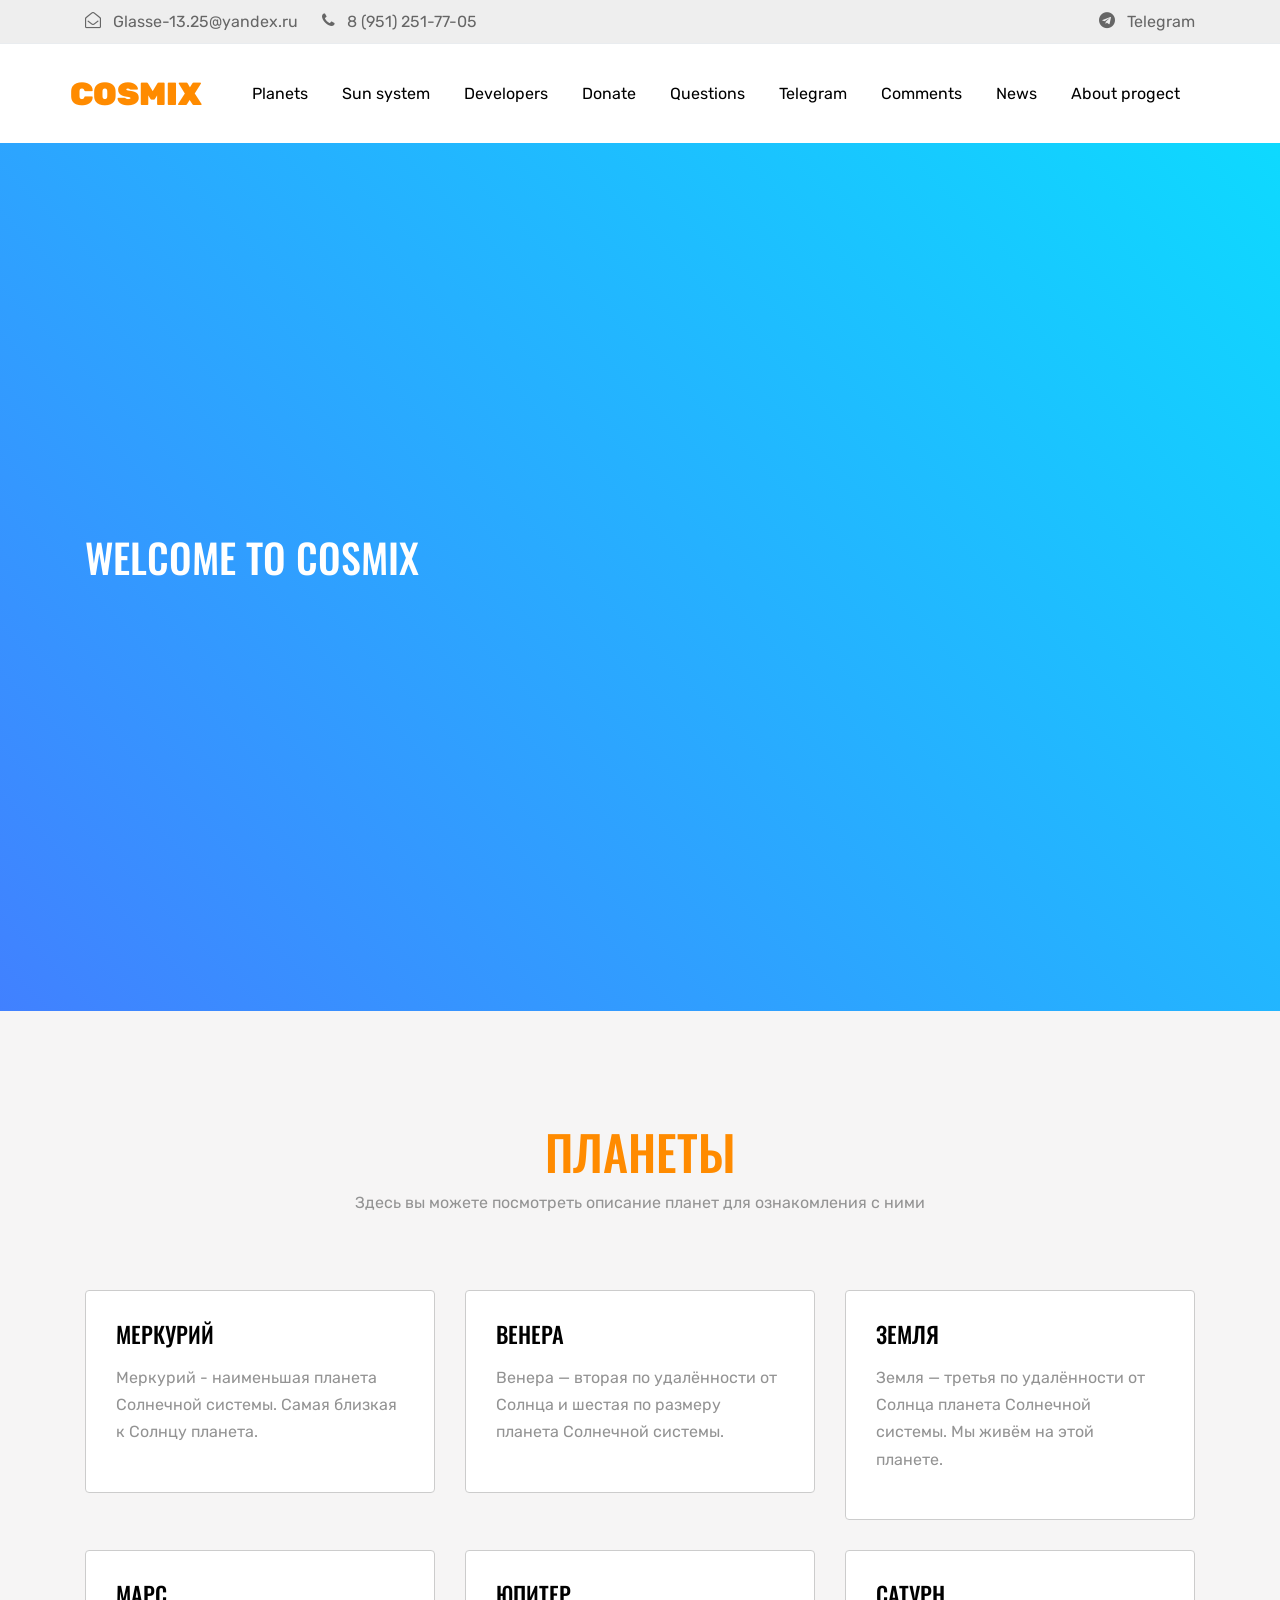
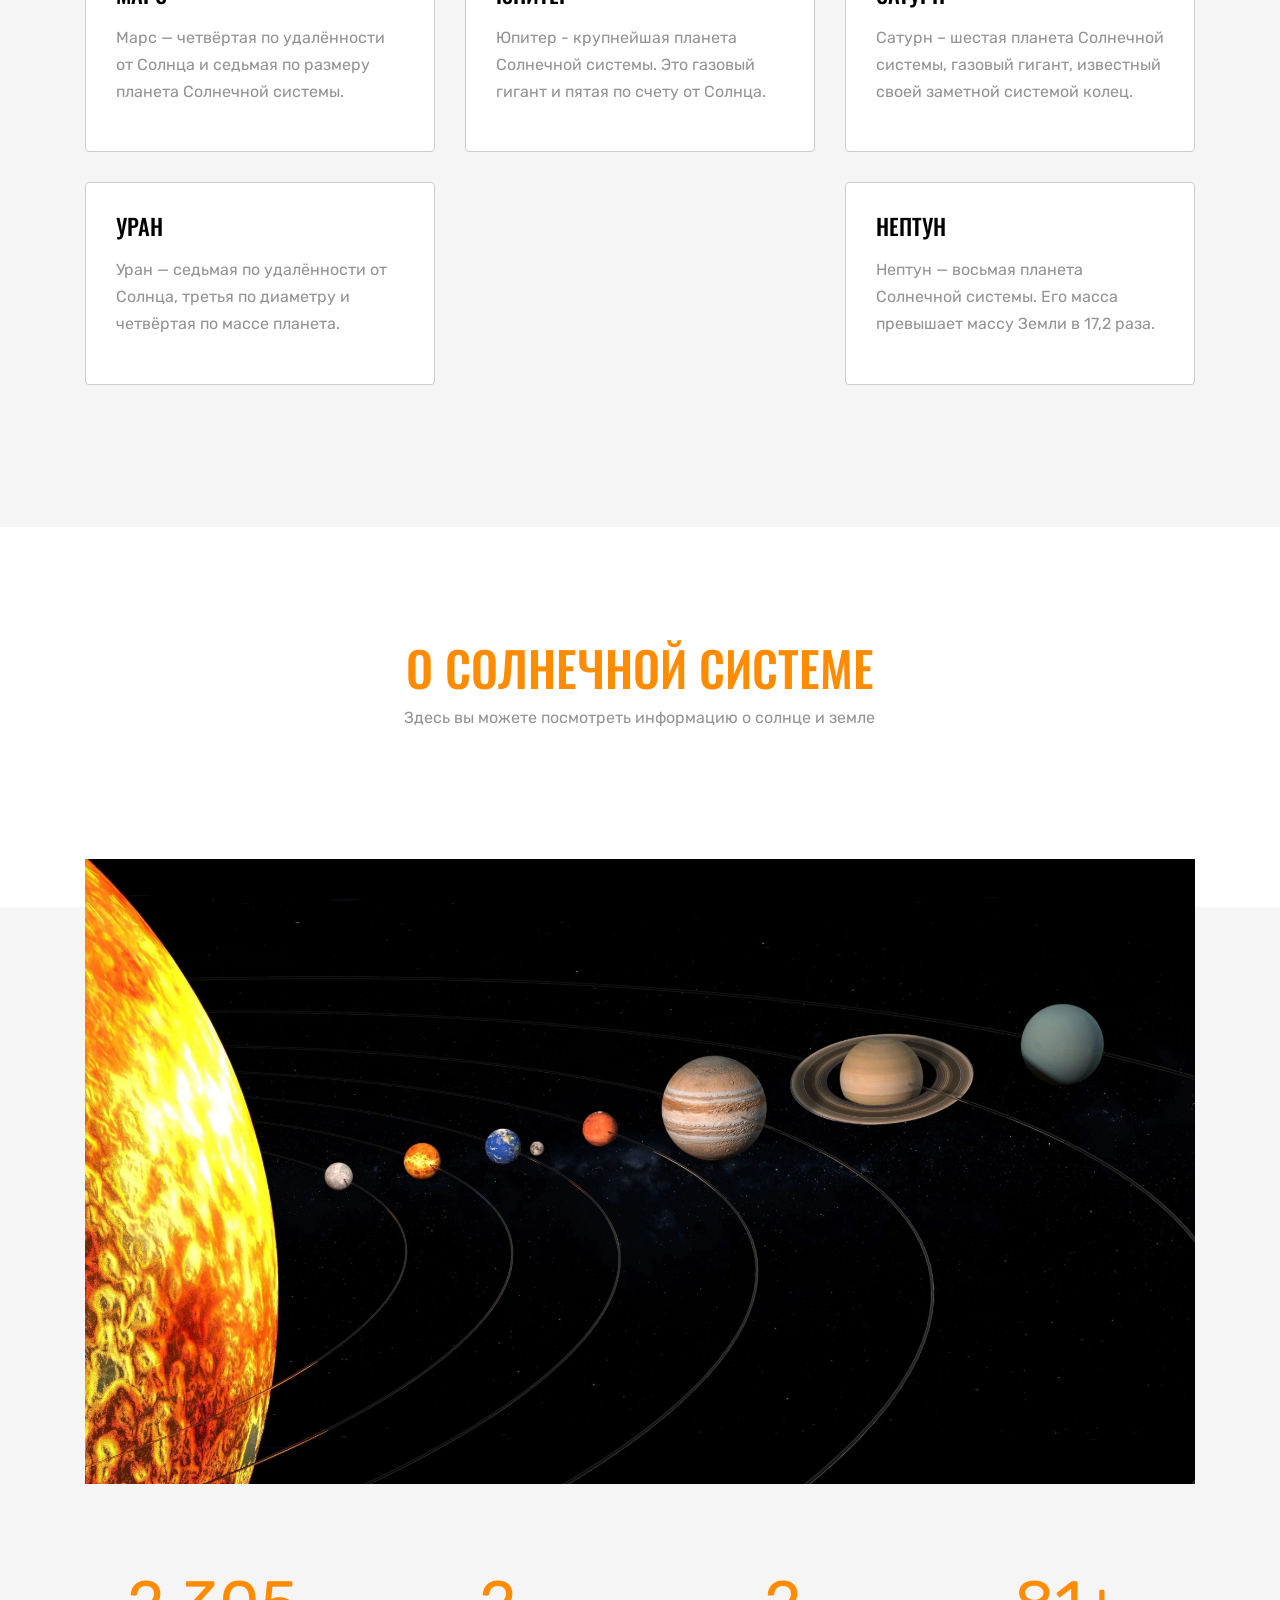
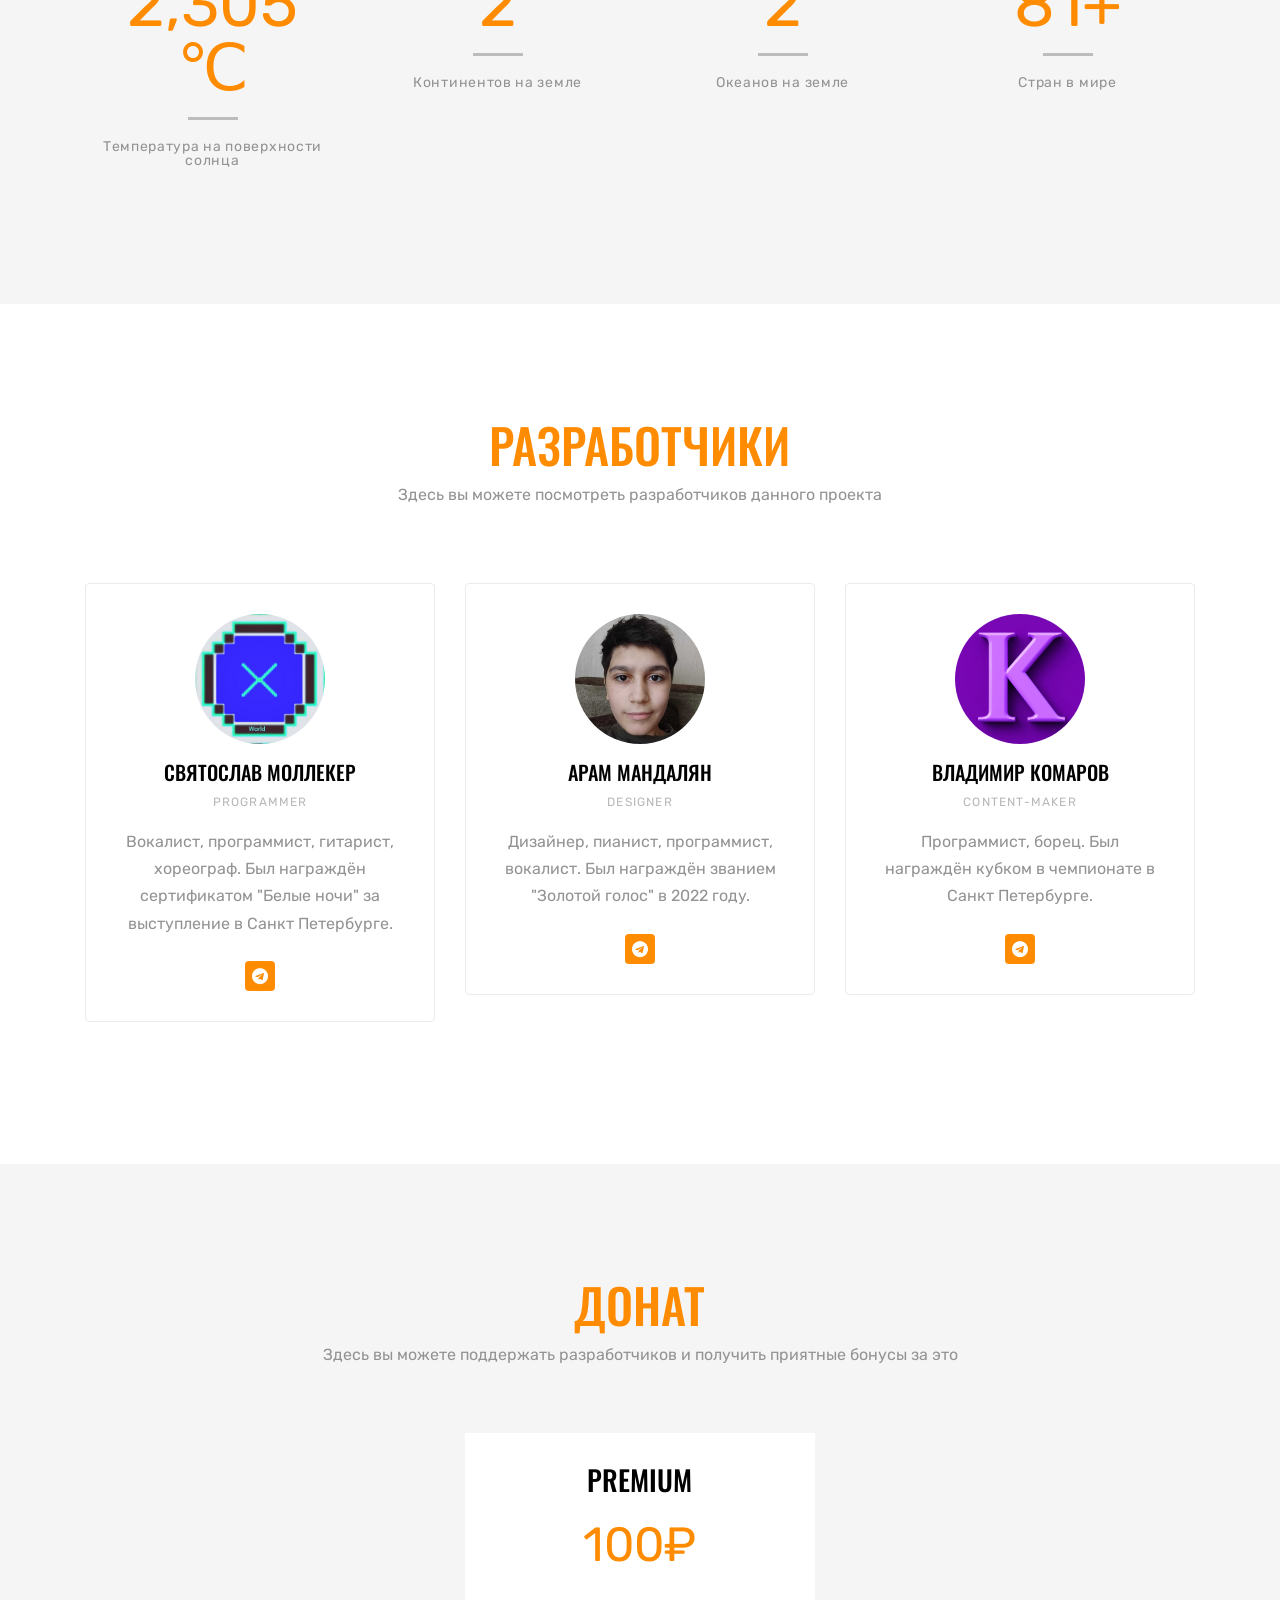
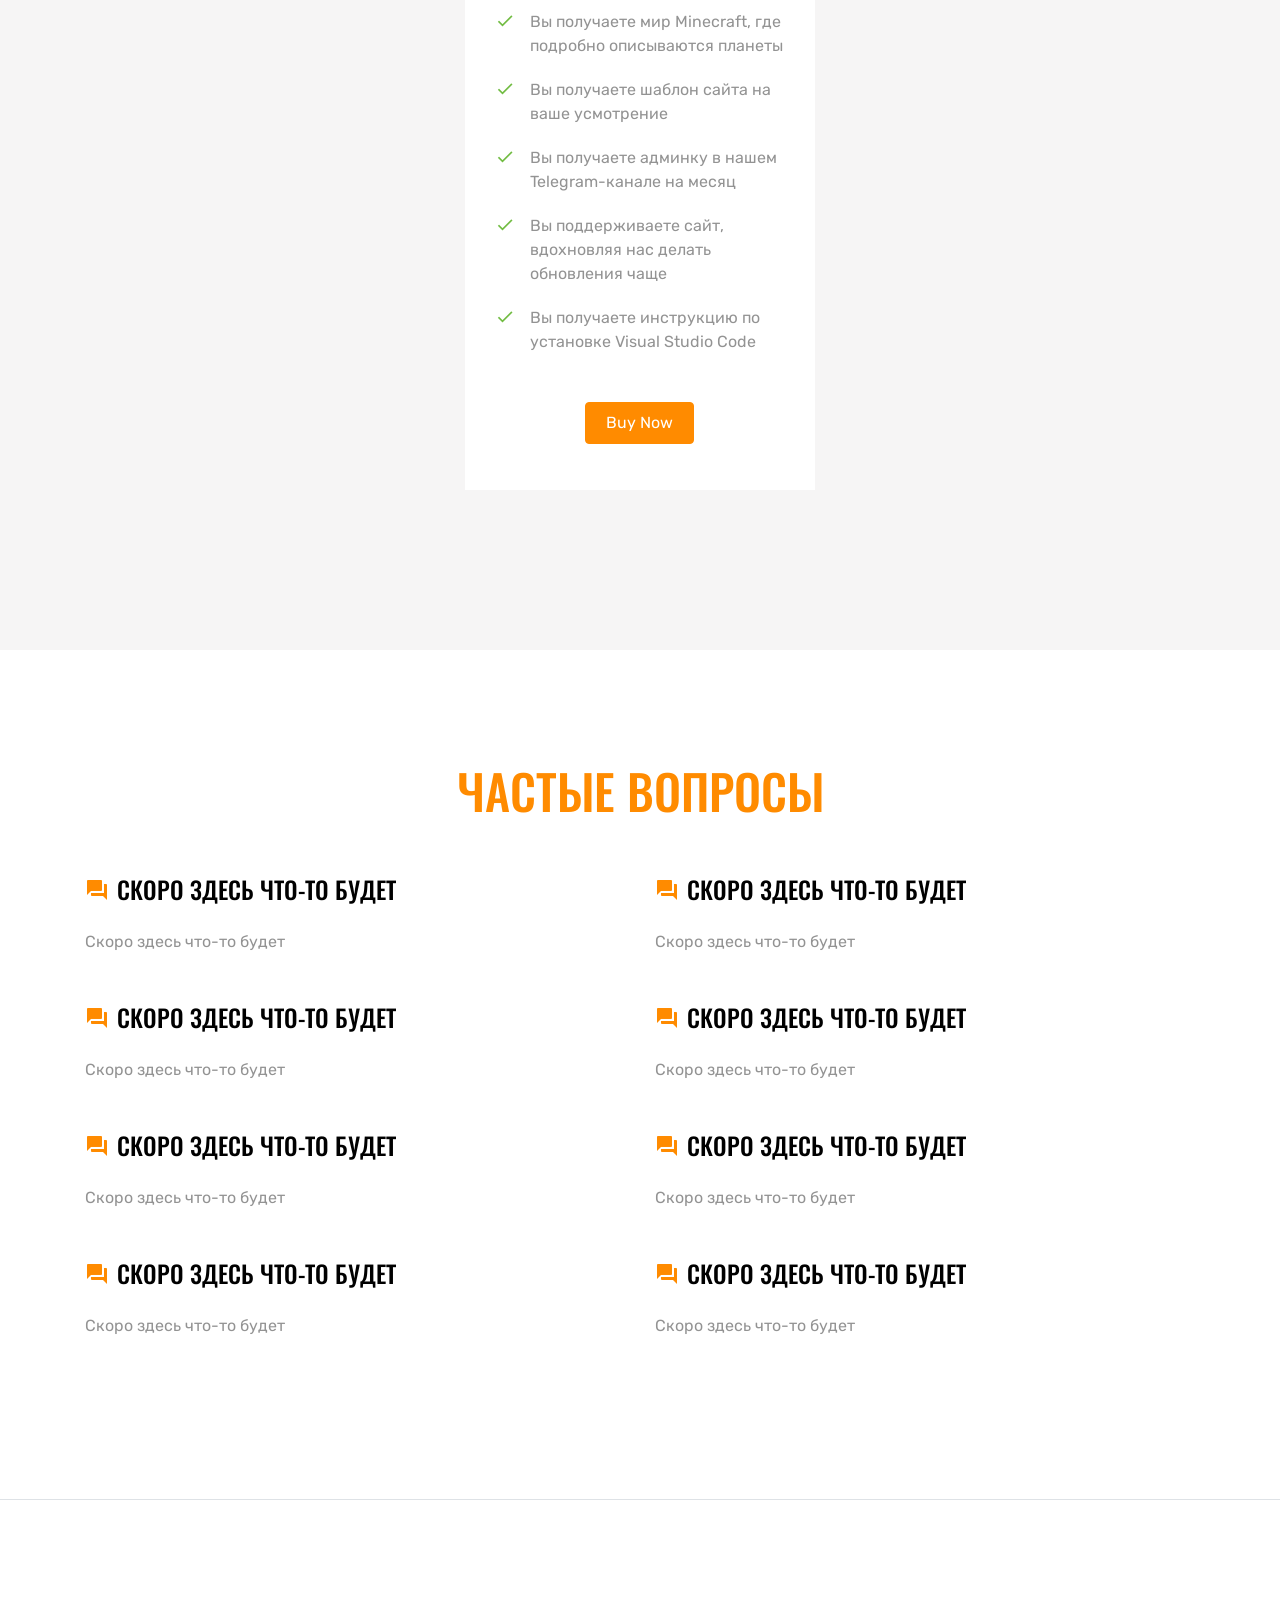
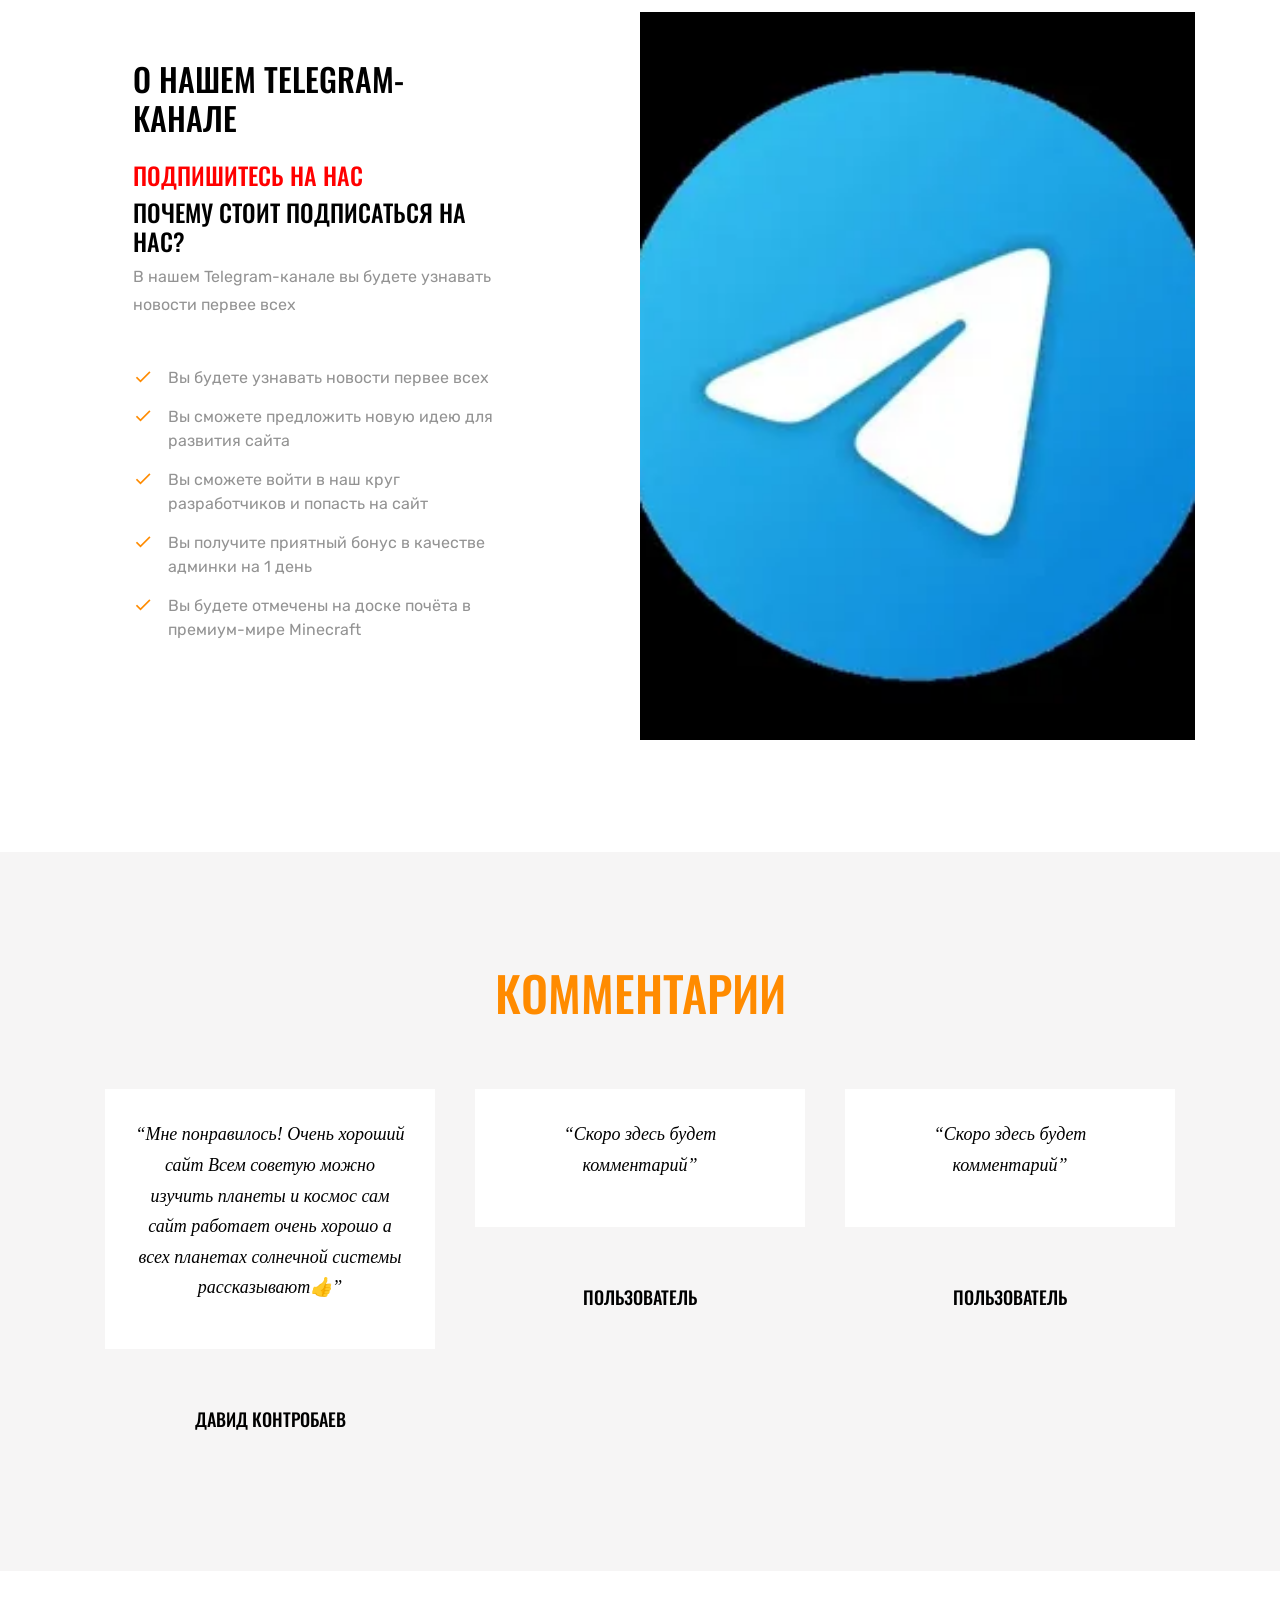
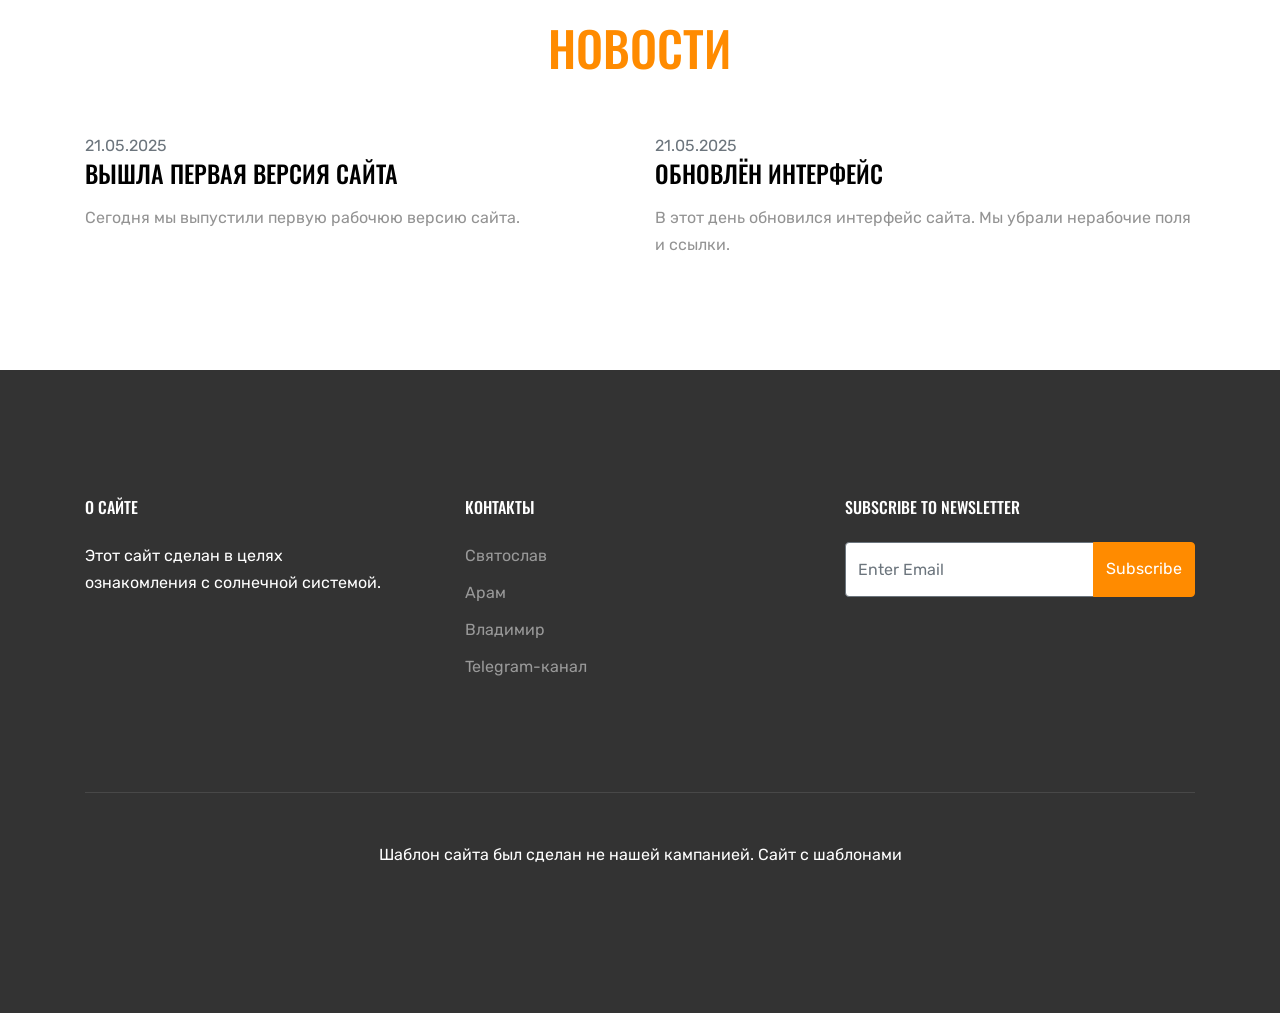
==== commit 3b8d69c6: "Update index.html" ====
--- a/index.html
+++ b/index.html
@@ -465,12 +465,12 @@
               <div class="block-testimony-1 text-center">
 
                 <blockquote class="mb-4">
-                  <p>&ldquo;Скоро здесь будет комментарий&rdquo;</p>
+                  <p>&ldquo;Мне понравилось! Очень хороший сайт Всем советую можно изучить планеты и космос сам сайт работает очень хорошо а всех планетах солнечной системы рассказывают👍&rdquo;</p>
                 </blockquote>
 
                 <figure>
                 </figure>
-                <h3 class="font-size-20 text-black">Пользователь</h3>
+                <h3 class="font-size-20 text-black">Давид Контробаев</h3>
               </div>
             </div>
 
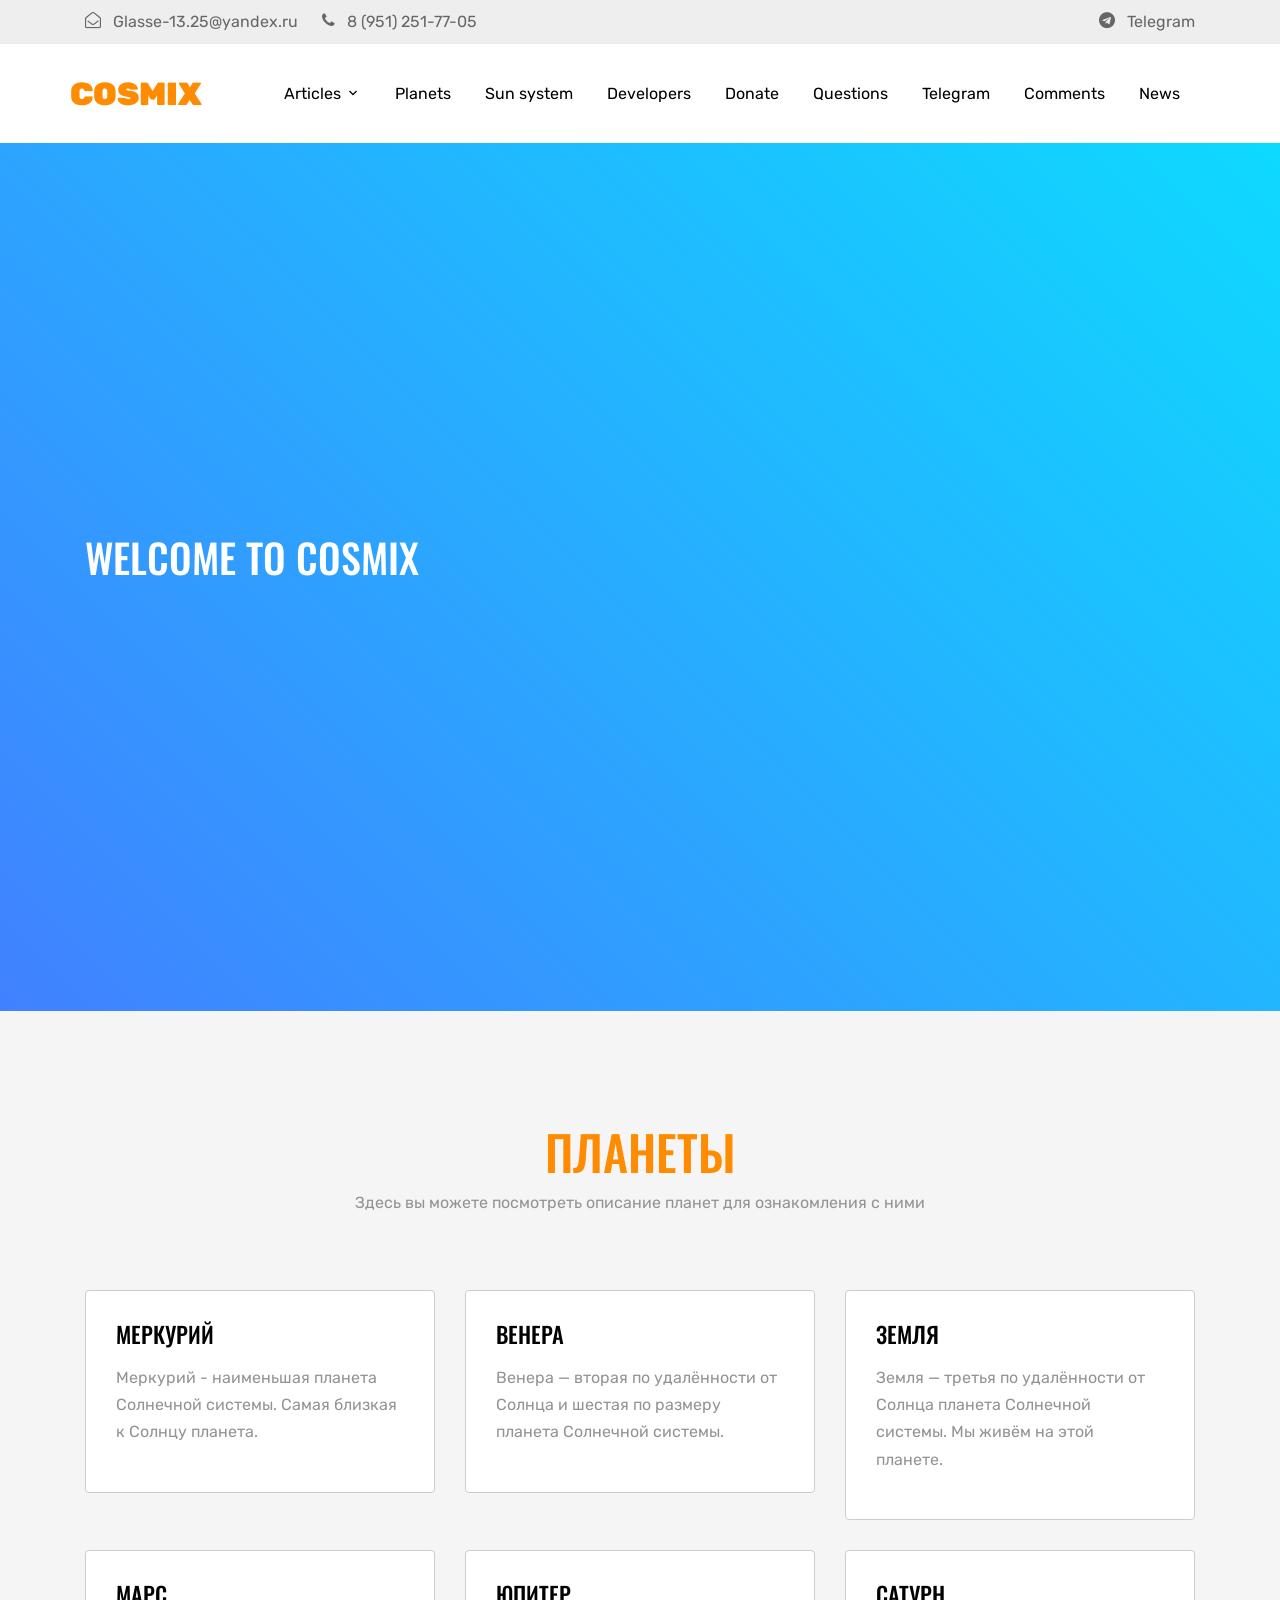
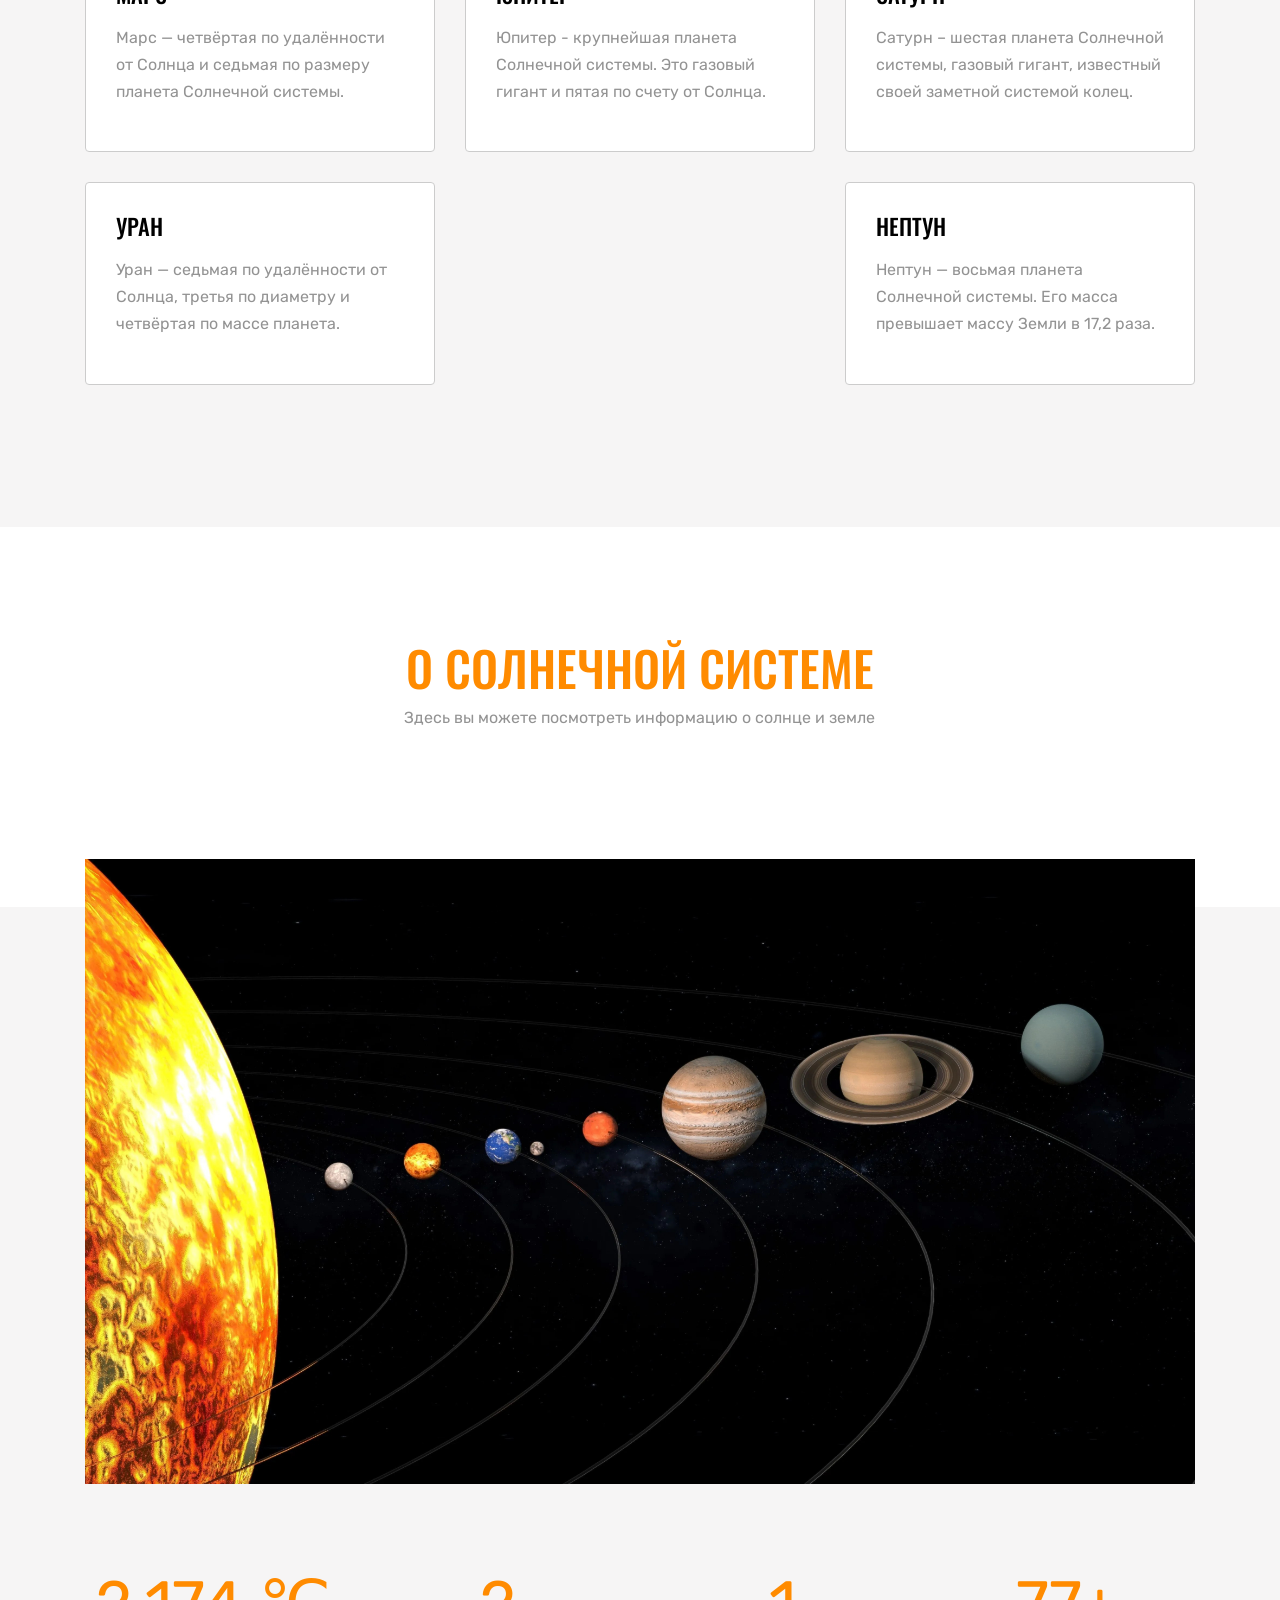
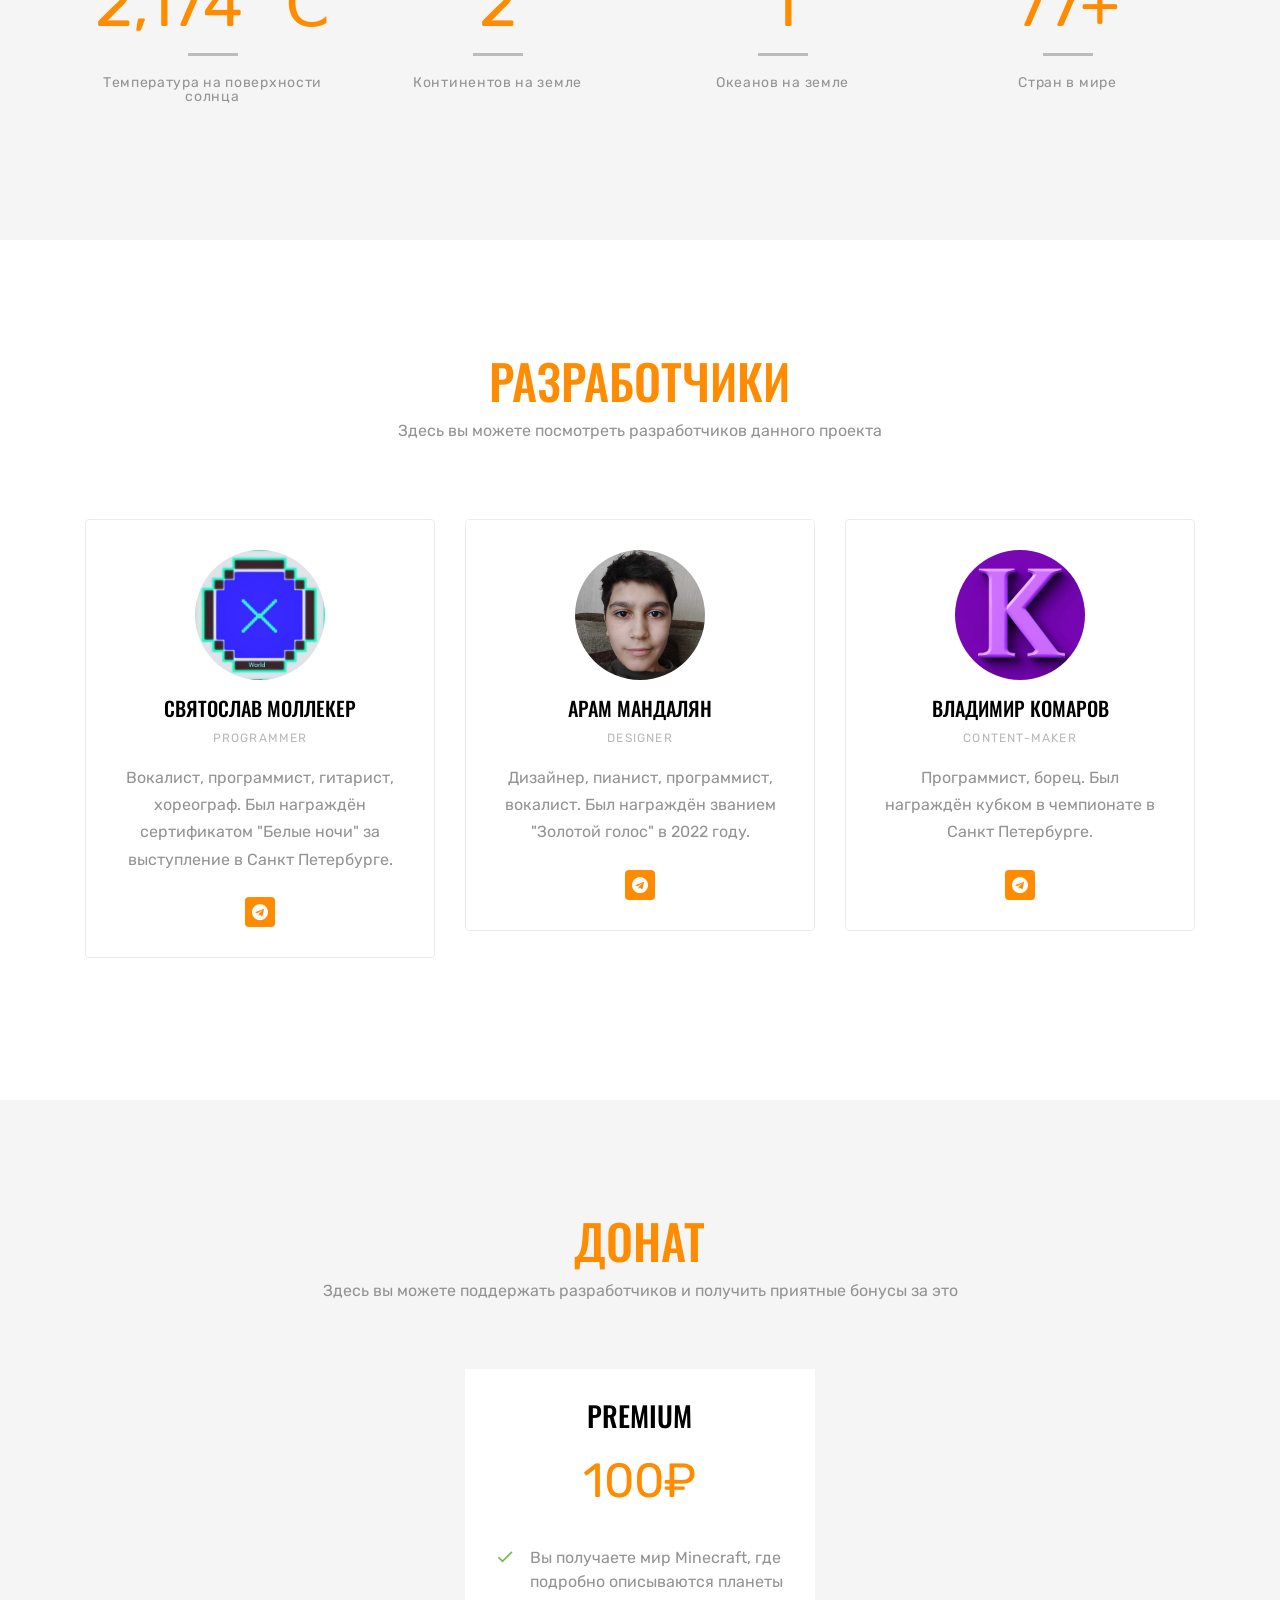
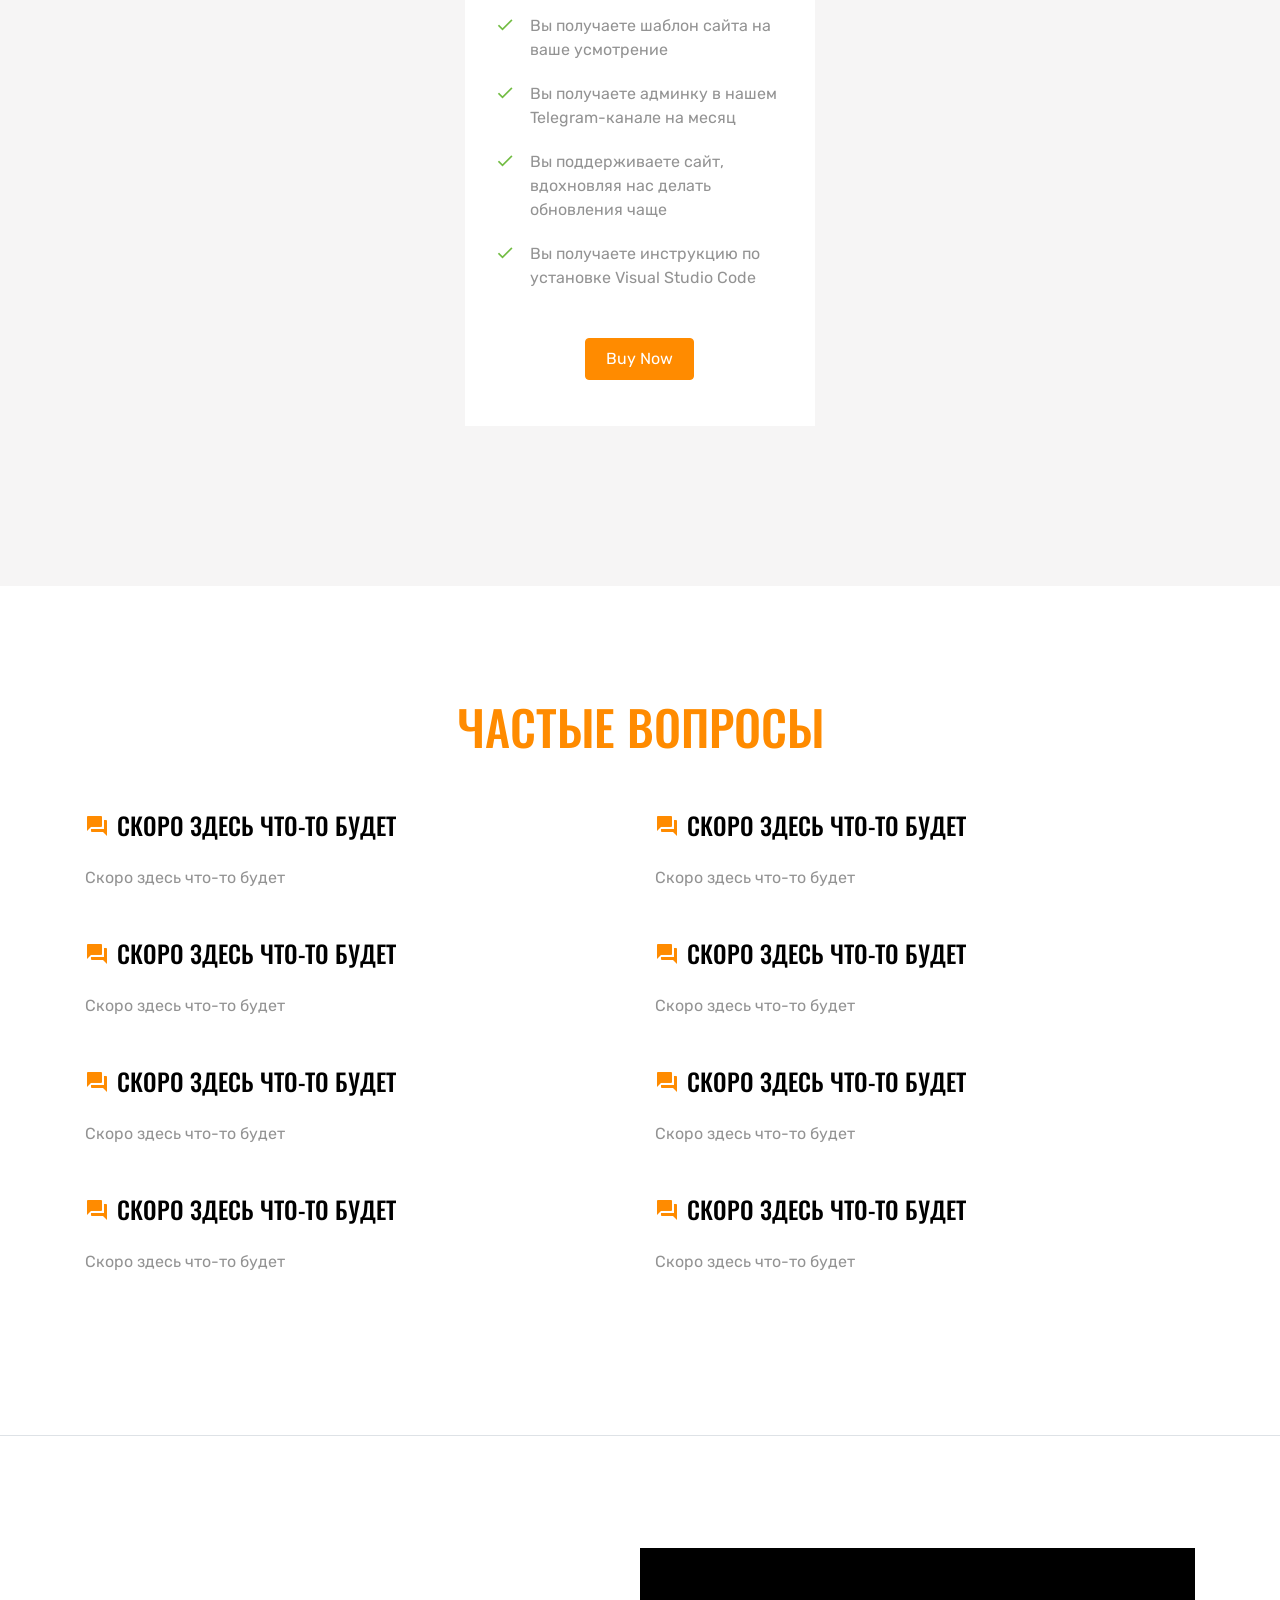
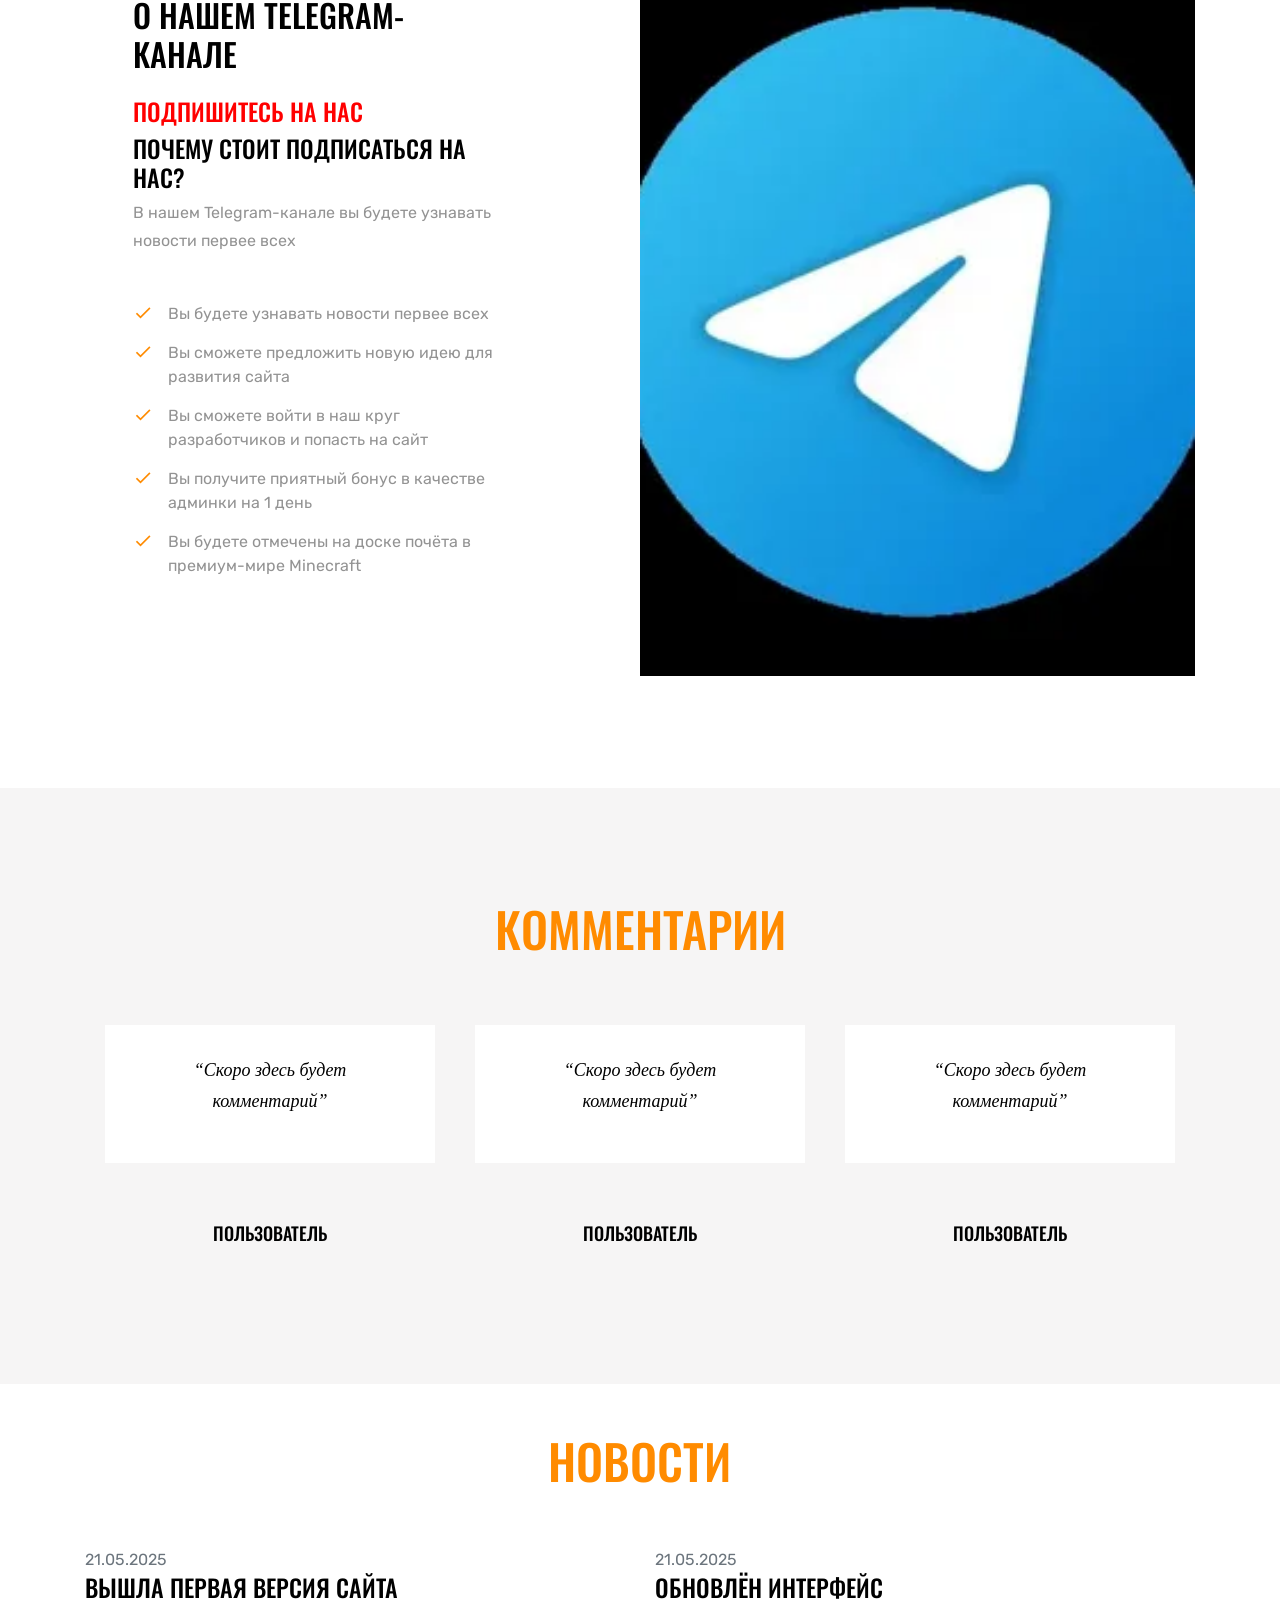
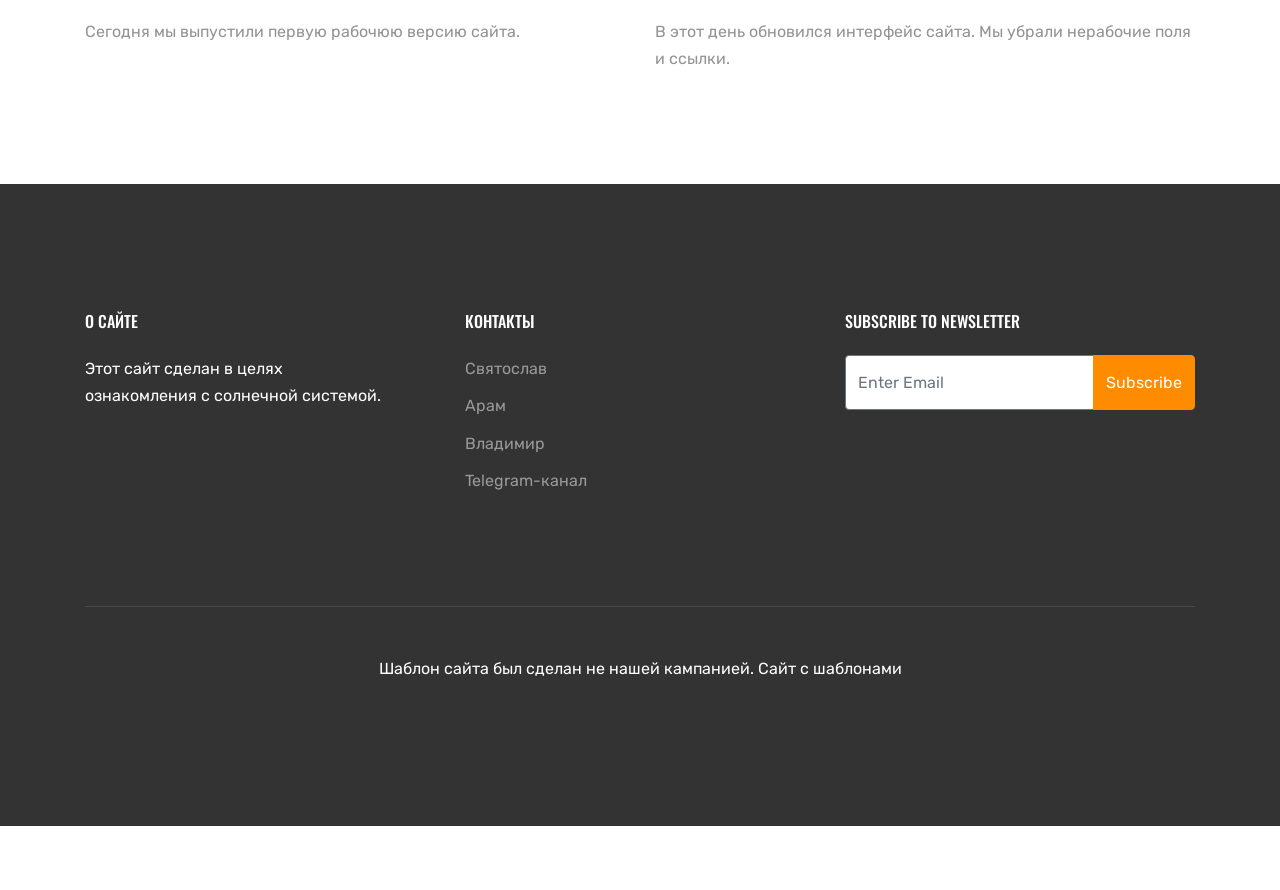
==== commit bbb45f6d: "Add files via upload" ====
--- a/index.html
+++ b/index.html
@@ -80,6 +80,37 @@
               <nav class="site-navigation text-right ml-auto " role="navigation">
 
                 <ul class="site-menu main-menu js-clone-nav ml-auto d-none d-lg-block">
+                  <li class="has-children">
+                    <a href="#about-section" class="nav-link">Articles</a>
+                    <ul class="dropdown arrow-top">
+                      <li class="has-children">
+                        <a href="#">Minecraft 1.0</a>
+                        <ul class="dropdown">
+                          <li><a href="Information.html">Information</a></li>
+                          
+
+
+                          <li class="has-children">
+                            <a href="#" class="nav-link">Tricks</a>
+                            <ul class="dropdown arrow-top">
+                              <li><a href="Water_drop.html">Water Drop</a></li>
+                              <li><a href="LavaBoat.html" class="nav-link">LavaBoat</a></li>
+                            </ul>
+                          </li>
+
+
+
+                        </ul>
+                      </li>
+                      <li><a href="Black_Hole.html" class="nav-link">The black hole</a></li>
+                      <li><a href="Infinity.html" class="nav-link">Infinity</a></li>
+                      <li><a href="test.html" class="nav-link">Test</a></li>
+                      <li><a href="about_progect.html" target="_self" class="nav-link">About progect</a></li>
+                    </ul>
+                  </li>
+
+
+
                   <li><a href="#services-section" class="nav-link">Planets</a></li>
 
 
@@ -94,7 +125,6 @@
 
                   <li><a href="#testimonials-section" class="nav-link">Comments</a></li>
                   <li><a href="#blog-section" class="nav-link">News</a></li>
-                  <li><a href="about_progect.html">About progect</a></li>
                 </ul>
               </nav>
 
@@ -465,12 +495,12 @@
               <div class="block-testimony-1 text-center">
 
                 <blockquote class="mb-4">
-                  <p>&ldquo;Мне понравилось! Очень хороший сайт Всем советую можно изучить планеты и космос сам сайт работает очень хорошо а всех планетах солнечной системы рассказывают👍&rdquo;</p>
+                  <p>&ldquo;Скоро здесь будет комментарий&rdquo;</p>
                 </blockquote>
 
                 <figure>
                 </figure>
-                <h3 class="font-size-20 text-black">Давид Контробаев</h3>
+                <h3 class="font-size-20 text-black">Пользователь</h3>
               </div>
             </div>
 
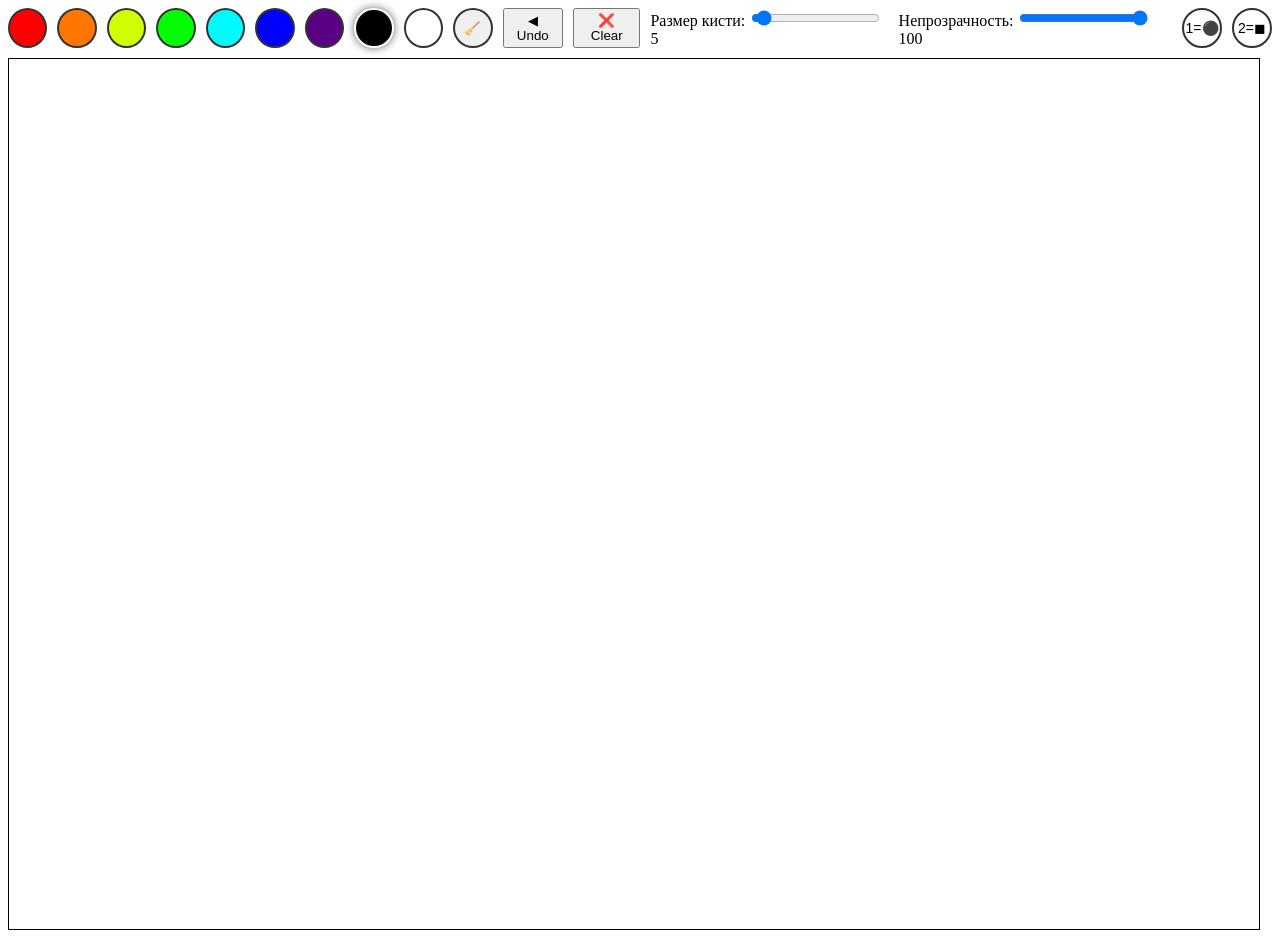
==== commit 35ba2318: "Add files via upload" ====
--- a/index.html
+++ b/index.html
@@ -1,647 +1,49 @@
-<!doctype html>
-<html lang="en">
-
-  <head>
-    <title>CosmiX &mdash; Сайт про космос</title>
-    <meta charset="utf-8">
-    <meta name="viewport" content="width=device-width, initial-scale=1, shrink-to-fit=no">
-    
-    <link href="https://fonts.googleapis.com/css?family=Rubik:300,400,700|Oswald:400,700" rel="stylesheet">
-
-    <link rel="stylesheet" href="fonts/icomoon/style.css">
-
-    <link rel="stylesheet" href="css/bootstrap.min.css">
-    <link rel="stylesheet" href="css/jquery.fancybox.min.css">
-    <link rel="stylesheet" href="css/owl.carousel.min.css">
-    <link rel="stylesheet" href="css/owl.theme.default.min.css">
-    <link rel="stylesheet" href="fonts/flaticon/font/flaticon.css">
-    <link rel="stylesheet" href="css/aos.css">
-    <link rel="stylesheet" href="css/start.css">
-
-    <!-- MAIN CSS -->
-    <link rel="stylesheet" href="css/style.css">
-
-  </head>
-
-  <body data-spy="scroll" data-target=".site-navbar-target" data-offset="300">
-
-    <div id="overlayer"></div>
-    <div class="loader">
-      <div class="spinner-border text-primary" role="status">
-        <span class="sr-only">Loading...</span>
-      </div>
-    </div>
-
-    <div class="site-wrap" id="home-section">
-
-      <div class="site-mobile-menu site-navbar-target">
-        <div class="site-mobile-menu-header" >
-          <div class="site-mobile-menu-close mt-3">
-            <span class="icon-close2 js-menu-toggle"></span>
-          </div>
-        </div>
-        <div class="site-mobile-menu-body"></div>
-      </div>
-
-
-      <div class="top-bar">
-        <div class="container">
-          <div class="row">
-            <div class="col-12">
-              <a href="#" class=""><span class="mr-2  icon-envelope-open-o"></span> <span class="d-none d-md-inline-block">Glasse-13.25@yandex.ru</span></a>
-              <span class="mx-md-2 d-inline-block"></span>
-              <a href="#" class=""><span class="mr-2  icon-phone"></span> <span class="d-none d-md-inline-block">8 (951) 251-77-05</span></a>
-
-
-              <div class="float-right">
-
-                <a href="https://t.me/Glasse1325" class=""><span class="mr-2  icon-telegram"></span> <span class="d-none d-md-inline-block">Telegram</span></a>
-
-              </div>
-
-            </div>
-
-          </div>
-
-        </div>
-      </div>
-
-      <header class="site-navbar js-sticky-header site-navbar-target" role="banner">
-
-        <div class="container">
-          <div class="row align-items-center position-relative">
-
-
-            <div class="site-logo">
-              <a href="index.html" class="text-black"><span class="text-primary">CosmiX</a>
-            </div>
-
-            <div class="col-12">
-              <nav class="site-navigation text-right ml-auto " role="navigation">
-
-                <ul class="site-menu main-menu js-clone-nav ml-auto d-none d-lg-block">
-                  <li class="has-children">
-                    <a href="#about-section" class="nav-link">Articles</a>
-                    <ul class="dropdown arrow-top">
-                      <li class="has-children">
-                        <a href="#">Minecraft 1.0</a>
-                        <ul class="dropdown">
-                          <li><a href="Information.html">Information</a></li>
-                          
-
-
-                          <li class="has-children">
-                            <a href="#" class="nav-link">Tricks</a>
-                            <ul class="dropdown arrow-top">
-                              <li><a href="Water_drop.html">Water Drop</a></li>
-                              <li><a href="LavaBoat.html" class="nav-link">LavaBoat</a></li>
-                            </ul>
-                          </li>
-
-
-
-                        </ul>
-                      </li>
-                      <li><a href="Black_Hole.html" class="nav-link">The black hole</a></li>
-                      <li><a href="Infinity.html" class="nav-link">Infinity</a></li>
-                      <li><a href="test.html" class="nav-link">Test</a></li>
-                      <li><a href="about_progect.html" target="_self" class="nav-link">About progect</a></li>
-                    </ul>
-                  </li>
-
-
-
-                  <li><a href="#services-section" class="nav-link">Planets</a></li>
-
-
-                    <li><a href="#about-section" class="nav-link">Sun system</a></li>
-
-                      <li><a href="#team-section" class="nav-link">Developers</a></li>
-                      <li><a href="#pricing-section" class="nav-link">Donate</a></li>
-                      <li><a href="#faq-section" class="nav-link">Questions</a></li>
-
-
-                  <li><a href="#why-us-section" class="nav-link">Telegram</a></li>
-
-                  <li><a href="#testimonials-section" class="nav-link">Comments</a></li>
-                  <li><a href="#blog-section" class="nav-link">News</a></li>
-                </ul>
-              </nav>
-
-            </div>
-
-            <div class="toggle-button d-inline-block d-lg-none"><a href="#" class="site-menu-toggle py-5 js-menu-toggle text-black"><span class="icon-menu h3"></span></a></div>
-
-          </div>
-        </div>
-
-      </header>
-
-      <div class="ftco-blocks-cover-1">
-        <div class="ftco-cover-1 overlay" style="background-image: url('Cargo)">
-          <div class="container">
-            <div class="row align-items-center">
-              <div class="col-lg-6">
-                <h1>Welcome to CosmiX</h1>
-                </form>
-              </div>
-            </div>
-          </div>
-        </div>
-        </div>
-
-      </div>
-
-      <div class="site-section bg-light" id="services-section">
-        <div class="container">
-          <div class="row mb-5 justify-content-center">
-            <div class="col-md-7 text-center">
-              <div class="block-heading-1">
-                <h2>Планеты</h2>
-                <p>Здесь вы можете посмотреть описание планет для ознакомления с ними</p>
-              </div>
-            </div>
-          </div>
-          <div class="owl-carousel owl-all">
-            <div class="block__35630">
-              <div class="icon mb-0">
-              </div>
-              <h3 class="mb-3">Меркурий</h3>
-              <p>Меркурий - наименьшая планета Солнечной системы. Самая близкая к Солнцу планета.</p>
-            </div>
-
-            <div class="block__35630">
-              <div class="icon mb-0">
-              </div>
-              <h3 class="mb-3">Венера</h3>
-              <p>Венера — вторая по удалённости от Солнца и шестая по размеру планета Солнечной системы.</p>
-            </div>
-
-            <div class="block__35630">
-              <div class="icon mb-0">
-              </div>
-              <h3 class="mb-3">Земля</h3>
-              <p>Земля — третья по удалённости от Солнца планета Солнечной системы. Мы живём на этой планете.</p>
-            </div>
-
-            <div class="block__35630">
-              <div class="icon mb-0">
-              </div>
-              <h3 class="mb-3">Марс</h3>
-              <p>Марс — четвёртая по удалённости от Солнца и седьмая по размеру планета Солнечной системы.</p>
-            </div>
-
-            <div class="block__35630">
-              <div class="icon mb-0">
-              </div>
-              <h3 class="mb-3">Юпитер</h3>
-              <p>Юпитер - крупнейшая планета Солнечной системы. Это газовый гигант и пятая по счету от Солнца.</p>
-            </div>
-
-            <div class="block__35630">
-              <div class="icon mb-0">
-              </div>
-              <h3 class="mb-3">Сатурн</h3>
-              <p>Сатурн – шестая планета Солнечной системы, газовый гигант, известный своей заметной системой колец.</p>
-            </div>
-
-            <div class="block__35630">
-              <div class="icon mb-0">
-              </div>
-              <h3 class="mb-3">Уран</h3>
-              <p>Уран —  седьмая по удалённости от Солнца, третья по диаметру и четвёртая по массе планета.</p>
-            </div>
-
-            <div></div>
-
-            <div class="block__35630">
-              <div class="icon mb-0">
-              </div>
-              <h3 class="mb-3">Нептун</h3>
-              <p>Нептун — восьмая планета Солнечной системы. Его масса превышает массу Земли в 17,2 раза.</p>
-            </div>
-
-          </div>
-        </div>
-      </div>
-
-
-
-
-      <div class="site-section" id="about-section">
-
-        <div class="container">
-          <div class="row mb-5 justify-content-center">
-            <div class="col-md-7 text-center">
-              <div class="block-heading-1" data-aos="fade-up" data-aos-delay="">
-                <h2>О солнечной системе</h2>
-                <p>Здесь вы можете посмотреть информацию о солнце и земле</p>
-              </div>
-            </div>
-          </div>
-        </div>
-
-      </div>
-
-
-
-      <div class="site-section bg-light" id="about-section">
-        <div class="container">
-          <div class="row justify-content-center mb-4 block-img-video-1-wrap">
-            <div class="col-md-12 mb-5">
-              <figure class="block-img-video-1" data-aos="fade">
-                <img src="images/Video.jpg" alt="Image" class="img-fluid">
-              </a>
-              </figure>
-            </div>
-          </div>
-          <div class="row">
-            <div class="col-12">
-              <div class="row">
-                <div class="col-6 col-md-6 mb-4 col-lg-0 col-lg-3" data-aos="fade-up" data-aos-delay="">
-                  <div class="block-counter-1">
-                    <span class="number"><span data-number="5500">0</span> ℃</span>
-                    <span class="caption">Температура на поверхности солнца</span>
-                  </div>
-                </div>
-                <div class="col-6 col-md-6 mb-4 col-lg-0 col-lg-3" data-aos="fade-up" data-aos-delay="100">
-                  <div class="block-counter-1">
-                    <span class="number"><span data-number="6">0</span></span>
-                    <span class="caption">Континентов на земле</span>
-                  </div>
-                </div>
-                <div class="col-6 col-md-6 mb-4 col-lg-0 col-lg-3" data-aos="fade-up" data-aos-delay="200">
-                  <div class="block-counter-1">
-                    <span class="number"><span data-number="5">0</span></span>
-                    <span class="caption">Океанов на земле</span>
-                  </div>
-                </div>
-                <div class="col-6 col-md-6 mb-4 col-lg-0 col-lg-3" data-aos="fade-up" data-aos-delay="300">
-                  <div class="block-counter-1">
-                    <span class="number"><span data-number="195">0</span>+</span>
-                    <span class="caption">Стран в мире</span>
-                  </div>
-                </div>
-              </div>
-            </div>
-          </div>
-        </div>
-      </div>
-
-      <div class="site-section" id="team-section">
-        <div class="container">
-          <div class="row mb-5 justify-content-center">
-            <div class="col-md-7 text-center">
-              <div class="block-heading-1" data-aos="fade-up" data-aos-delay="">
-                <h2>Разработчики</h2>
-                <p>Здесь вы можете посмотреть разработчиков данного проекта</p>
-              </div>
-            </div>
-          </div>
-
-          <div class="owl-carousel owl-all">
-            <div class="block-team-member-1 text-center rounded h-100">
-              <figure>
-                <img src="images/Svyatoslav.jpg" alt="Image" class="img-fluid rounded-circle">
-              </figure>
-              <h3 class="font-size-20 text-black">Святослав Моллекер</h3>
-              <span class="d-block font-gray-5 letter-spacing-1 text-uppercase font-size-12 mb-3">Programmer</span>
-              <p class="mb-4">Вокалист, программист, гитарист, хореограф. Был награждён сертификатом "Белые ночи" за выступление в Санкт Петербурге.</p>
-              <div class="block-social-1">
-
-                <a href="https://t.me/Glasse1325" target="_blank" class="btn border-w-2 rounded primary-primary-outline--hover"><span class="icon-telegram"></span></a>
-
-              </div>
-            </div>
-
-            <div class="block-team-member-1 text-center rounded h-100">
-              <figure>
-                <img src="images/Aram.jpg" alt="Image" class="img-fluid rounded-circle">
-              </figure>
-              <h3 class="font-size-20 text-black">Арам Мандалян</h3>
-              <span class="d-block font-gray-5 letter-spacing-1 text-uppercase font-size-12 mb-3">Designer</span>
-              <p class="mb-4">Дизайнер, пианист, программист, вокалист. Был награждён званием "Золотой голос" в 2022 году.</p>
-              <div class="block-social-1">
-
-                <a href="https://t.me/@anna007555" target="_blank" class="btn border-w-2 rounded primary-primary-outline--hover"><span class="icon-telegram"></span></a>
-
-              </div>
-            </div>
-
-            <div class="block-team-member-1 text-center rounded h-100">
-              <figure>
-                <img src="images/Vladimir.jpg" alt="Image" class="img-fluid rounded-circle">
-              </figure>
-              <h3 class="font-size-20 text-black">Владимир Комаров</h3>
-              <span class="d-block font-gray-5 letter-spacing-1 text-uppercase font-size-12 mb-3">Content-Maker</span>
-              <p class="mb-4">Программист, борец. Был награждён кубком в чемпионате в Санкт Петербурге.</p>
-              <div class="block-social-1">
-
-                <a href="https://t.me/Komar12355" target="_blank" class="btn border-w-2 rounded primary-primary-outline--hover"><span class="icon-telegram"></span></a>
-
-              </div>
-            </div>
-          </div>
-
-
-
-        </div>
-      </div>
-
-
-
-
-      <div class="site-section bg-light" id="pricing-section">
-        <div class="container">
-          <div class="row mb-5 justify-content-center text-center">
-            <div class="col-md-7">
-              <div class="block-heading-1" data-aos="fade-up" data-aos-delay="">
-                <h2>Донат</h2>
-                <p>Здесь вы можете поддержать разработчиков и получить приятные бонусы за это</p>
-              </div>
-            </div>
-          </div>
-          <div class="row mb-5">
-            <div class="col-md-6 mb-4 mb-lg-0 col-lg-4" data-aos="fade-up">
-            </div>
-
-            <div class="col-md-6 mb-4 mb-lg-0 col-lg-4" data-aos="fade-up" data-aos-delay="100">
-              <div class="pricing">
-                <h3 class="text-center text-black">Premium</h3>
-                <div class="price text-center mb-4 ">
-                  <span><span>100₽</span></span>
-                </div>
-                <ul class="list-unstyled ul-check success mb-5">
-
-                  <li>Вы получаете мир Minecraft, где подробно описываются планеты</li>
-                  <li>Вы получаете шаблон сайта на ваше усмотрение</li>
-                  <li>Вы получаете админку в нашем Telegram-канале на месяц</li>
-                  <li>Вы поддерживаете сайт, вдохновляя нас делать обновления чаще</li>
-                  <li class="remove">Вы получаете инструкцию по установке Visual Studio Code</li>
-                </ul>
-                <p class="text-center">
-                  <a href="#" class="btn btn-primary btn-md text-white">Buy Now</a>
-                </p>
-              </div>
-            </div>
-
-            <div class="col-md-6 mb-4 mb-lg-0 col-lg-4" data-aos="fade-up" data-aos-delay="200">
-              </div>
-            </div>
-          </div>
-
-
-        </div>
-      </div>
-
-
-      <div class="site-section" id="faq-section">
-        <div class="container">
-          <div class="row mb-5">
-            <div class="block-heading-1 col-12 text-center">
-              <h2>Частые Вопросы</h2>
-            </div>
-          </div>
-          <div class="row">
-            <div class="col-lg-6">
-
-              <div class="mb-5" data-aos="fade-up" data-aos-delay="100">
-                <h3 class="text-black h4 mb-4"><span class="icon-question_answer text-primary mr-2"></span>Скоро здесь что-то будет</h3>
-                <p>Скоро здесь что-то будет</p>
-              </div>
-
-              <div class="mb-5" data-aos="fade-up" data-aos-delay="100">
-                <h3 class="text-black h4 mb-4"><span class="icon-question_answer text-primary mr-2"></span>Скоро здесь что-то будет</h3>
-                <p>Скоро здесь что-то будет</p>
-              </div>
-
-              <div class="mb-5" data-aos="fade-up" data-aos-delay="100">
-                <h3 class="text-black h4 mb-4"><span class="icon-question_answer text-primary mr-2"></span>Скоро здесь что-то будет</h3>
-                <p>Скоро здесь что-то будет</p>
-              </div>
-
-              <div class="mb-5" data-aos="fade-up" data-aos-delay="100">
-                <h3 class="text-black h4 mb-4"><span class="icon-question_answer text-primary mr-2"></span>Скоро здесь что-то будет</h3>
-                <p>Скоро здесь что-то будет</p>
-              </div>
-            </div>
-            <div class="col-lg-6">
-
-              <div class="mb-5" data-aos="fade-up" data-aos-delay="100">
-                <h3 class="text-black h4 mb-4"><span class="icon-question_answer text-primary mr-2"></span>Скоро здесь что-то будет</h3>
-                <p>Скоро здесь что-то будет</p>
-              </div>
-
-              <div class="mb-5" data-aos="fade-up" data-aos-delay="100">
-                <h3 class="text-black h4 mb-4"><span class="icon-question_answer text-primary mr-2"></span>Скоро здесь что-то будет</h3>
-                <p>Скоро здесь что-то будет</p>
-              </div>
-
-              <div class="mb-5" data-aos="fade-up" data-aos-delay="100">
-                <h3 class="text-black h4 mb-4"><span class="icon-question_answer text-primary mr-2"></span>Скоро здесь что-то будет</h3>
-                <p>Скоро здесь что-то будет</p>
-              </div>
-
-              <div class="mb-5" data-aos="fade-up" data-aos-delay="100">
-                <h3 class="text-black h4 mb-4"><span class="icon-question_answer text-primary mr-2"></span>Скоро здесь что-то будет</h3>
-                <p>Скоро здесь что-то будет</p>
-              </div>
-            </div>
-          </div>
-        </div>
-      </div>
-
-      <div class="block__73694 site-section border-top" id="why-us-section">
-        <div class="container">
-          <div class="row d-flex no-gutters align-items-stretch">
-
-            <div class="col-12 col-lg-6 block__73422 order-lg-2" style="background-image: url('images/Telegram.jpg')" data-aos="fade-left" data-aos-delay="">
-            </div>
-
-
-
-            <div class="col-lg-5 mr-auto p-lg-5 mt-4 mt-lg-0 order-lg-1" data-aos="fade-right" data-aos-delay="">
-              <h2 class="mb-4 text-black">О нашем Telegram-канале</h2>
-              <h4 class="text-primary-red" style="color: red;">Подпишитесь на нас</h4>
-              <h4 style="color: black;">Почему стоит подписаться на нас?</h4>
-              <p>В нашем Telegram-канале вы будете узнавать новости первее всех</p>
-
-              <ul class="ul-check primary list-unstyled mt-5">
-                <li>Вы будете узнавать новости первее всех</li>
-                <li>Вы сможете предложить новую идею для развития сайта</li>
-                <li>Вы сможете войти в наш круг разработчиков и попасть на сайт</li>
-                <li>Вы получите приятный бонус в качестве админки на 1 день</li>
-                <li>Вы будете отмечены на доске почёта в премиум-мире Minecraft</li>
-              </ul>
-
-            </div>
-
-          </div>
-        </div>
-      </div>
-
-
-      <div class="site-section bg-light block-13" id="testimonials-section" data-aos="fade">
-        <div class="container">
-
-          <div class="text-center mb-5">
-            <div class="block-heading-1">
-              <h2>Комментарии</h2>
-            </div>
-          </div>
-
-          <div class="owl-carousel nonloop-block-13">
-            <div>
-              <div class="block-testimony-1 text-center">
-
-                <blockquote class="mb-4">
-                  <p>&ldquo;Скоро здесь будет комментарий&rdquo;</p>
-                </blockquote>
-
-                <figure>
-                </figure>
-                <h3 class="font-size-20 text-black">Пользователь</h3>
-              </div>
-            </div>
-
-            <div>
-              <div class="block-testimony-1 text-center">
-
-                <blockquote class="mb-4">
-                  <p>&ldquo;Скоро здесь будет комментарий&rdquo;</p>
-                </blockquote>
-
-                <figure>
-                </figure>
-                <h3 class="font-size-20 text-black">Пользователь</h3>
-              </div>
-            </div>
-
-            <div>
-              <div class="block-testimony-1 text-center">
-
-                <blockquote class="mb-4">
-                  <p>&ldquo;Скоро здесь будет комментарий&rdquo;</p>
-                </blockquote>
-
-                <figure>
-                </figure>
-                <h3 class="font-size-20 text-black">Пользователь</h3>
-              </div>
-            </div>
-
-
-
-          </div>
-
-        </div>
-      </div>
-
-      <div class="site-section py-5" id="blog-section">
-        <div class="container">
-          <div class="row justify-content-center text-center mb-5">
-            <div class="col-lg-4 mb-5 mb-lg-0">
-              <div class="block-heading-1" data-aos="fade-right" data-aos-delay="">
-                <h2>Новости</h2>
-              </div>
-            </div>
-          </div>
-          <div class="row">
-            <div class="col-lg-6">
-              <div class="mb-5 d-flex blog-entry" data-aos="fade-right" data-aos-delay="">
-                <div class="blog-excerpt">
-                  <span class="d-block text-muted">21.05.2025</span>
-                  <h2 class="h4  mb-3"><a href="single.html">Вышла первая версия сайта</a></h2>
-
-                  <p>Сегодня мы выпустили первую рабочюю версию сайта.</p>
-                </div>
-              </div>
-            </div>
-
-            <div class="col-lg-6">
-              <div class="mb-5 d-flex blog-entry" data-aos="fade-right" data-aos-delay="">
-                <div class="blog-excerpt">
-                  <span class="d-block text-muted">21.05.2025</span>
-                  <h2 class="h4  mb-3"><a href="single.html">Обновлён интерфейс</a></h2>
-
-                  <p>В этот день обновился интерфейс сайта. Мы убрали нерабочие поля и ссылки.</p>
-                </div>
-              </div>
-            </div>
-
-          </div>
-        </div>
-      </div>
-    </div>
-
-
-    <footer class="site-footer">
-      <div class="container">
-        <div class="row">
-          <div class="col-md-6">
-            <div class="row">
-              <div class="col-md-7">
-                <h2 class="footer-heading mb-4">О сайте</h2>
-                <p>Этот сайт сделан в целях ознакомления с солнечной системой.</p>
-              </div>
-              <div class="col-md-4 ml-auto">
-                <h2 class="footer-heading mb-4">Контакты</h2>
-                <ul class="list-unstyled">
-                  <li><a href="https://t.me/Glasse1325" target="_blank">Святослав</a></li>
-                  <li><a href="https://t.me/anna007555" target="_blank">Арам</a></li>
-                  <li><a href="https://t.me/Komar12355" target="_blank">Владимир</a></li>
-                  <li><a href="#" target="_blank">Telegram-канал</a></li>
-                </ul>
-              </div>
-
-            </div>
-          </div>
-          <div class="col-md-4 ml-auto">
-
-            <div class="mb-5">
-              <h2 class="footer-heading mb-4">Subscribe to Newsletter</h2>
-              <form action="#" method="post" class="footer-suscribe-form">
-                <div class="input-group mb-3">
-                  <input type="text" class="form-control border-secondary text-white bg-transparent" placeholder="Enter Email" aria-label="Enter Email" aria-describedby="button-addon2">
-                  <div class="input-group-append">
-                    <button class="btn btn-primary text-white" type="button" id="button-addon2">Subscribe</button>
-                  </div>
-                </div>
-            </div>
-            </form>
-          </div>
-        </div>
-        <div class="row pt-5 mt-5 text-center">
-          <div class="col-md-12">
-            <div class="border-top pt-5">
-              <p class="copyright">
-            <!-- Link back to Colorlib can't be removed. Template is licensed under CC BY 3.0. -->
-            Шаблон сайта был сделан не нашей кампанией. <a style="color: white;" target="_blank" href="https://freehtmlthemes.ru/templates/bootstrap">Сайт с шаблонами</a>
-            <!-- Link back to Colorlib can't be removed. Template is licensed under CC BY 3.0. -->
-            </p>
-            </div>
-          </div>
-
-        </div>
-      </div>
-    </footer>
-
-    </div>
-
-    <script src="js/jquery-3.3.1.min.js"></script>
-    <script src="js/popper.min.js"></script>
-    <script src="js/bootstrap.min.js"></script>
-    <script src="js/owl.carousel.min.js"></script>
-    <script src="js/jquery.sticky.js"></script>
-    <script src="js/jquery.waypoints.min.js"></script>
-    <script src="js/jquery.animateNumber.min.js"></script>
-    <script src="js/jquery.fancybox.min.js"></script>
-    <script src="js/jquery.easing.1.3.js"></script>
-    <script src="js/aos.js"></script>
-
-    <script src="js/main.js"></script>
-
-
-  </body>
-
-</html>
+<html lang="en">
+<head>
+    <meta charset="UTF-8">
+    <meta name="viewport" content="width=device-width, initial-scale=1.0">
+    <link rel="stylesheet" href="style.css">
+    <script src="script 2.0.js" defer></script>
+    <title>Paint Online</title>
+</head>
+<body>
+    <div class="tools">
+        <button class="color-btn red" data-color="#ff0000"></button>
+        <button class="color-btn orange" data-color="#ff7700"></button>
+        <button class="color-btn yellow" data-color="#d0ff00"></button>
+        <button class="color-btn green" data-color="#00ff00"></button>
+        <button class="color-btn blue-white" data-color="#00fbff"></button>
+        <button class="color-btn blue" data-color="#0000ff"></button>
+        <button class="color-btn violet" data-color="#5b0085"></button>
+        <button class="color-btn black active" data-color="#000000"></button>
+        <button class="color-btn white" data-color="white"></button>
+        <button class="color-btn eraser" title="Edit">🧹</button>
+        <button id="undobutton">◀ Undo</button>
+        <button id="clearAll">❌ Clear</button>
+
+        <div class="brush-size">
+            <label for="brushSize">Размер кисти:</label>
+            <input type="range" id="brushSize" min="1" max="100" value="5">
+            <span id="brushSizeValue">5</span>
+        </div>
+
+        <div class="opacity-control">
+            <label for="transparency">Непрозрачность:</label>
+                <input
+                    type="range"
+                    id="opacity"
+                    min="0"
+                    max="1"
+                    step="0.01"
+                    value="1"
+                />
+            <span id="opacityDisplay">100</span>
+        </div>
+
+        <button class="color-btn Edit" title="Edit">1=⚫</button>
+        <button class="color-btn Edit" title="Edit">2=◼</button>
+
+    </div>
+    <canvas id="drawingCanvas" width="1500" height="800"></canvas>
+</body>
+</html>
--- a/style.css
+++ b/style.css
@@ -0,0 +1,41 @@
+        canvas {
+            border: 1px solid black;
+            background-color: white;
+        }
+        .tools {
+            margin-bottom: 10px;
+            display: flex;
+            gap: 10px;
+        }
+        .color-btn {
+            width: 40px;
+            height: 40px;
+            border: 2px solid #333;
+            border-radius: 50%;
+            cursor: pointer;
+            transition: transform 0.1s;
+        }
+        .color-btn:hover {
+            transform: scale(1.1);
+        }
+        .color-btn.active {
+            border-color: #fff;
+            box-shadow: 0 0 8px rgba(0,0,0,0.6);
+        }
+        .red { background-color: #ff0000; }
+        .orange { background-color: #ff7700; }
+        .yellow { background-color: #d0ff00; }
+        .green { background-color: #00ff00; }
+        .blue-white { background-color: #00fbff; }
+        .blue { background-color: #0000ff; }
+        .violet { background-color: #5b0085; }
+        .black { background-color: #000; }
+        .white { background-color: white; }
+        
+        .Edit {
+            background-color: white;
+            display: flex;
+            align-items: center;
+            justify-content: center;
+            font-size: 14px;
+        }
